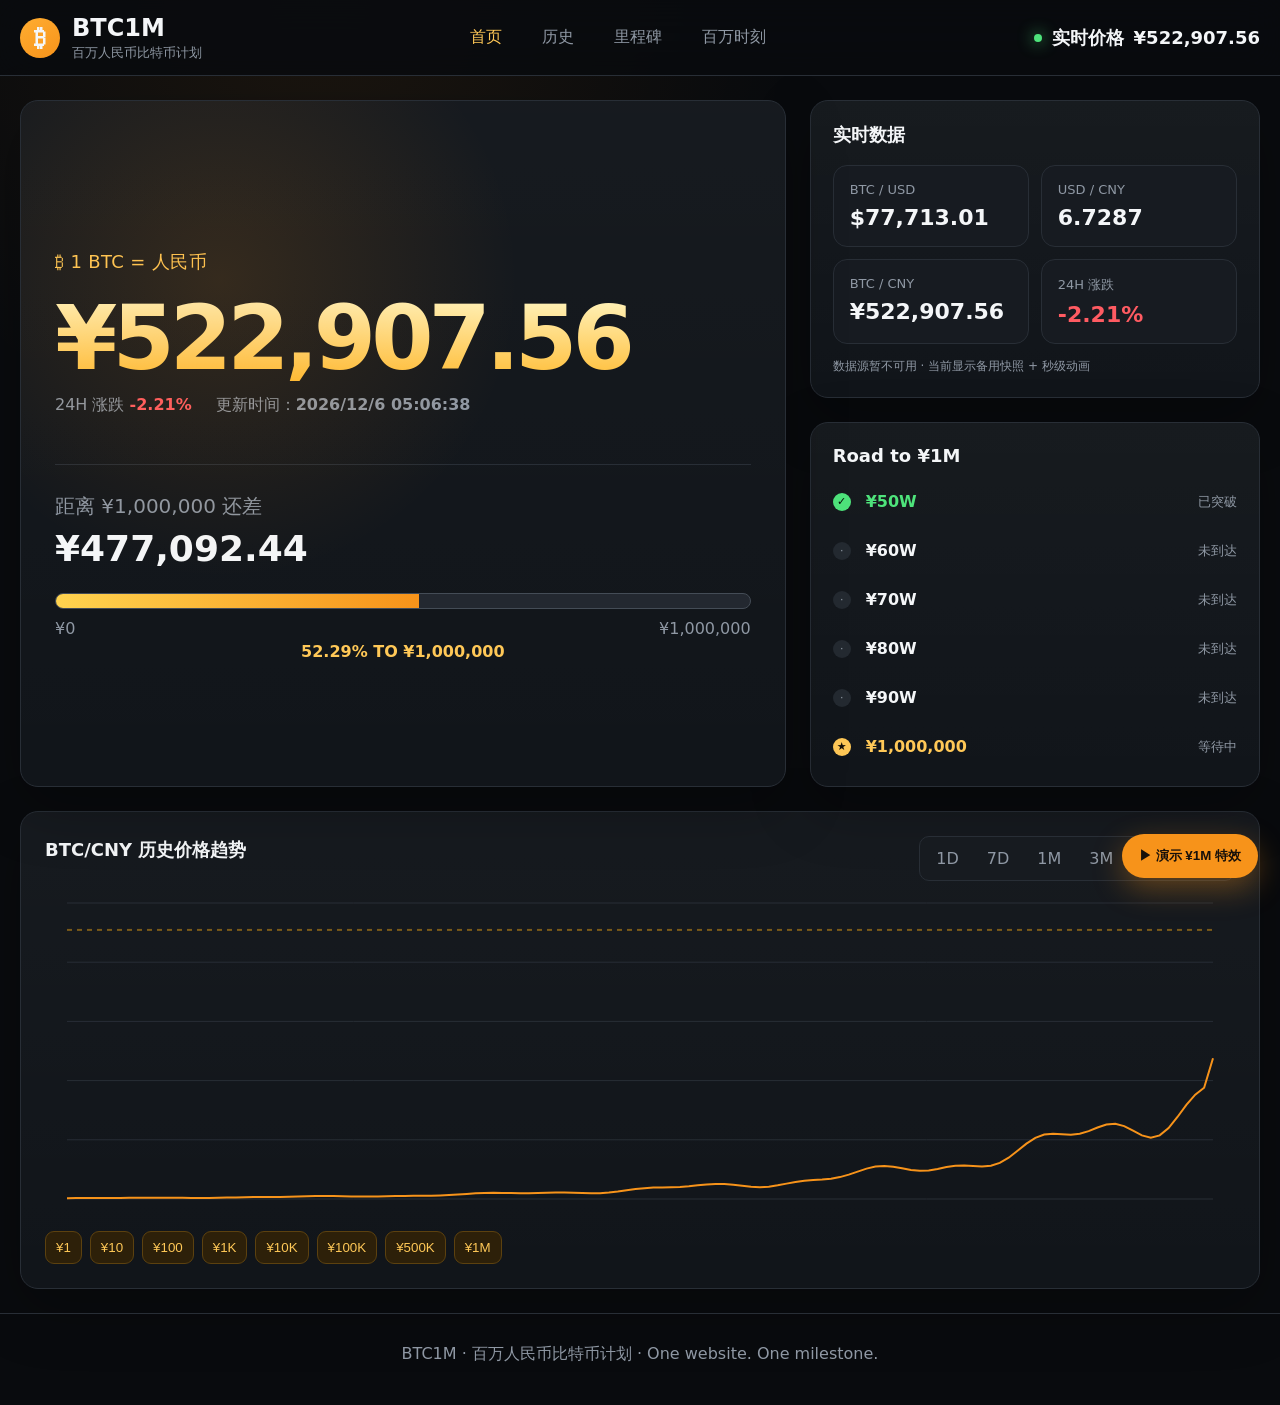
==== index.html @ 837ca8f2 "Launch BTC1M interactive V1" ====
<!doctype html>
<html lang="zh-CN">
<head>
<meta charset="utf-8" />
<meta name="viewport" content="width=device-width,initial-scale=1" />
<title>BTC1M — 百万人民币比特币计划</title>
<meta name="description" content="记录 1 BTC 何时达到 ¥1,000,000。" />
<style>
:root{--bg:#090b0e;--panel:#11151a;--panel2:#171b21;--line:#282e36;--text:#f4f6f8;--muted:#8f98a4;--orange:#f7931a;--gold:#ffc857;--green:#4ee37b;--red:#ff5b62;--shadow:0 20px 60px rgba(0,0,0,.25)}
*{box-sizing:border-box}html{scroll-behavior:smooth}body{margin:0;background:radial-gradient(circle at 25% 0%,rgba(247,147,26,.08),transparent 28%),var(--bg);color:var(--text);font-family:Inter,ui-sans-serif,system-ui,-apple-system,BlinkMacSystemFont,"Segoe UI",sans-serif}.wrap{max-width:1480px;margin:0 auto;padding:0 20px}.nav{height:76px;display:flex;align-items:center;justify-content:space-between;border-bottom:1px solid var(--line);position:sticky;top:0;background:rgba(9,11,14,.86);backdrop-filter:blur(18px);z-index:20}.brand{display:flex;align-items:center;gap:12px}.coin{width:40px;height:40px;border-radius:50%;display:grid;place-items:center;background:linear-gradient(145deg,#ffad31,#f7931a);font-weight:900;font-size:24px}.brand b{font-size:24px}.brand small{display:block;color:var(--muted);margin-top:2px}.tabs{display:flex;gap:28px}.tabs button,.ghost,.range button{border:0;background:transparent;color:var(--muted);cursor:pointer;font:inherit}.tabs button.active,.tabs button:hover{color:var(--gold)}.live{display:flex;align-items:center;gap:10px;font-size:18px;font-weight:700}.dot{width:8px;height:8px;border-radius:50%;background:var(--green);box-shadow:0 0 16px var(--green)}.grid{display:grid;grid-template-columns:1.7fr 1fr;gap:24px;padding:24px 0}.card{background:linear-gradient(180deg,rgba(255,255,255,.025),transparent),var(--panel);border:1px solid var(--line);border-radius:18px;box-shadow:var(--shadow)}.hero{padding:34px;min-height:450px;display:flex;flex-direction:column;justify-content:center;position:relative;overflow:hidden}.hero:before{content:"";position:absolute;inset:-30%;background:radial-gradient(circle at 35% 35%,rgba(247,147,26,.14),transparent 28%);pointer-events:none}.eyebrow{color:var(--gold);font-size:18px;letter-spacing:.02em}.price{font-size:clamp(58px,7vw,110px);line-height:.95;font-weight:850;letter-spacing:-.055em;margin:22px 0 14px;background:linear-gradient(180deg,#fff4be,#ffbd37);-webkit-background-clip:text;color:transparent;cursor:pointer}.meta{display:flex;gap:24px;color:var(--muted);flex-wrap:wrap}.meta strong.up{color:var(--green)}.meta strong.down{color:var(--red)}.progressbox{margin-top:48px;border-top:1px solid var(--line);padding-top:28px}.remaining{font-size:20px;color:var(--muted)}.remaining b{display:block;color:var(--text);font-size:36px;margin-top:8px}.track{height:16px;background:#232830;border:1px solid #444c56;border-radius:999px;overflow:hidden;margin:24px 0 10px}.bar{height:100%;width:0;background:linear-gradient(90deg,#ffd34f,var(--orange));transition:width .7s ease}.tracklabels{display:flex;justify-content:space-between;color:var(--muted)}.centerPct{text-align:center;color:var(--gold);font-weight:800;margin-top:-20px;transform:translateY(24px)}.side{display:grid;gap:24px}.side .card{padding:22px}.title{font-size:18px;font-weight:800;margin:0 0 18px}.metrics{display:grid;grid-template-columns:1fr 1fr;gap:12px}.metric{padding:16px;border-radius:14px;background:var(--panel2);border:1px solid var(--line)}.metric span{display:block;color:var(--muted);font-size:13px}.metric b{display:block;font-size:22px;margin-top:8px}.source{color:var(--muted);font-size:12px;margin-top:14px}.road{display:grid;gap:14px}.roaditem{display:grid;grid-template-columns:25px 1fr auto;align-items:center;gap:8px;padding:8px 0;cursor:pointer}.badge{width:18px;height:18px;border-radius:50%;display:grid;place-items:center;font-size:11px;background:#242a31;color:var(--muted)}.roaditem.passed .badge{background:var(--green);color:#071009}.roaditem.target .badge{background:var(--gold);color:#161009}.roaditem .amount{font-weight:800}.roaditem.passed .amount{color:var(--green)}.roaditem.target .amount{color:var(--gold)}.roaditem small{color:var(--muted)}.chartcard{padding:24px;margin-bottom:24px}.charthead{display:flex;justify-content:space-between;align-items:center;gap:12px}.range{display:flex;gap:4px;background:#171b20;border:1px solid var(--line);padding:4px;border-radius:10px}.range button{padding:8px 12px;border-radius:7px}.range button.active{background:#3a2607;color:var(--gold)}canvas{width:100%;height:340px;display:block}.milestones{display:flex;gap:8px;flex-wrap:wrap;margin-top:10px}.pill{border:1px solid #5c410f;background:#2d2009;color:var(--gold);border-radius:9px;padding:8px 10px;cursor:pointer}.footer{padding:30px 0 40px;text-align:center;color:var(--muted);border-top:1px solid var(--line)}.demo{position:fixed;right:22px;bottom:22px;background:var(--orange);color:#17100a;border:0;border-radius:999px;padding:13px 17px;font-weight:900;cursor:pointer;z-index:12;box-shadow:0 10px 30px rgba(247,147,26,.35)}.modal,.million{position:fixed;inset:0;display:none;align-items:center;justify-content:center;background:rgba(0,0,0,.72);backdrop-filter:blur(10px);z-index:50}.modal.active,.million.active{display:flex}.modalbox{width:min(520px,92vw);padding:28px;background:#11151a;border:1px solid #444;border-radius:20px}.modalbox h2{font-size:36px;color:var(--gold);margin:0 0 16px}.close{float:right;border:0;background:#252b32;color:white;border-radius:10px;padding:8px 10px;cursor:pointer}.million{overflow:hidden;background:radial-gradient(circle,rgba(247,147,26,.25),rgba(0,0,0,.92) 45%)}.millioncontent{text-align:center;z-index:2}.millioncontent .big{font-size:clamp(70px,12vw,170px);font-weight:900;color:#ffd66b;letter-spacing:-.05em}.millioncontent h2{font-size:34px;margin:10px 0}.millioncontent p{color:#ddd}.confetti{position:absolute;width:10px;height:16px;background:var(--gold);top:-20px;animation:fall 4s linear forwards}@keyframes fall{to{transform:translateY(110vh) rotate(720deg)}}.section{display:none}.section.active{display:block}@media(max-width:980px){.tabs{display:none}.grid{grid-template-columns:1fr}.metrics{grid-template-columns:1fr 1fr}.price{font-size:clamp(50px,13vw,82px)}.hero{padding:24px}.wrap{padding:0 14px}.live{font-size:15px}canvas{height:250px}}@media(max-width:560px){.brand small{display:none}.metrics{grid-template-columns:1fr}.nav{height:64px}.brand b{font-size:20px}.live span:nth-child(2){display:none}.hero{min-height:420px}.price{font-size:52px}.remaining b{font-size:28px}.charthead{align-items:flex-start;flex-direction:column}.range{width:100%;overflow:auto}.grid{padding-top:14px;gap:14px}.side{gap:14px}}
</style>
</head>
<body>
<header class="wrap nav"><div class="brand"><div class="coin">₿</div><div><b>BTC1M</b><small>百万人民币比特币计划</small></div></div><nav class="tabs"><button class="active" data-section="home">首页</button><button data-section="history">历史</button><button data-section="milestones">里程碑</button><button data-section="millionPage">百万时刻</button></nav><div class="live"><i class="dot"></i><span>实时价格</span><span id="navPrice">--</span></div></header>
<main class="wrap">
<section id="home" class="section active">
<div class="grid"><div class="card hero"><div class="eyebrow">₿ 1 BTC = 人民币</div><div class="price" id="heroPrice">加载中…</div><div class="meta"><span>24H 涨跌 <strong id="change">--</strong></span><span>更新时间：<strong id="updated">--</strong></span></div><div class="progressbox"><div class="remaining">距离 ¥1,000,000 还差 <b id="remaining">--</b></div><div class="track"><div class="bar" id="bar"></div></div><div class="tracklabels"><span>¥0</span><span>¥1,000,000</span></div><div class="centerPct" id="pct">--</div></div></div>
<aside class="side"><div class="card"><h3 class="title">实时数据</h3><div class="metrics"><div class="metric"><span>BTC / USD</span><b id="btcUsd">--</b></div><div class="metric"><span>USD / CNY</span><b id="usdCny">--</b></div><div class="metric"><span>BTC / CNY</span><b id="btcCny">--</b></div><div class="metric"><span>24H 涨跌</span><b id="change2">--</b></div></div><div class="source" id="source">数据源：CoinGecko · 30 秒校准；秒级动画仅作视觉反馈</div></div><div class="card"><h3 class="title">Road to ¥1M</h3><div id="road" class="road"></div></div></aside></div>
<div class="card chartcard"><div class="charthead"><h3 class="title">BTC/CNY 历史价格趋势</h3><div class="range"><button data-range="1D">1D</button><button data-range="7D">7D</button><button data-range="1M">1M</button><button data-range="3M">3M</button><button data-range="1Y">1Y</button><button class="active" data-range="ALL">ALL</button></div></div><canvas id="chart"></canvas><div class="milestones" id="milestonePills"></div></div>
</section>
<section id="history" class="section"><div class="card chartcard" style="margin-top:24px"><h2>人民币视角的比特币历史</h2><p style="color:var(--muted)">这里将沉淀 BTC/USD × USD/CNY 的长期历史序列，并标注每一次人民币整数级里程碑。</p><canvas id="chart2"></canvas></div></section>
<section id="milestones" class="section"><div class="card chartcard" style="margin-top:24px"><h2>里程碑</h2><div id="road2" class="road"></div></div></section>
<section id="millionPage" class="section"><div class="card hero" style="margin-top:24px;text-align:center"><div class="eyebrow">THE ROAD TO ¥1M</div><div class="price" style="cursor:default">¥1,000,000</div><p style="font-size:20px;color:var(--muted)">真正突破时，这里会永久记录发生日期、时间、BTC/USD、USD/CNY 与创世区块后的第几天。</p><button class="demo" style="position:static;margin:20px auto 0" id="demo2">演示百万时刻</button></div></section>
</main>
<footer class="footer"><div class="wrap">BTC1M · 百万人民币比特币计划 · One website. One milestone.</div></footer>
<button class="demo" id="demo">▶ 演示 ¥1M 特效</button>
<div class="modal" id="modal"><div class="modalbox"><button class="close" id="closeModal">关闭</button><div style="color:var(--muted)">里程碑</div><h2 id="modalPrice">¥500,000</h2><p id="modalText">历史首次突破日期将在接入完整历史数据库后展示。</p></div></div>
<div class="million" id="million"><div class="millioncontent"><div>₿</div><div class="big">¥1,000,000</div><h2>ONE BITCOIN · ONE MILLION RMB</h2><p>百万人民币比特币计划 · 第一阶段完成</p><button class="demo" style="position:static" id="closeMillion">继续记录</button></div></div>
<script>
const S={target:1000000,current:0,last:0,real:0,btcUsd:0,usdCny:0,change:0,timer:null};
const fmt=n=>'¥'+Number(n).toLocaleString('en-US',{minimumFractionDigits:2,maximumFractionDigits:2});
const usd=n=>'$'+Number(n).toLocaleString('en-US',{minimumFractionDigits:2,maximumFractionDigits:2});
function render(real=false){const p=S.current||S.real;if(!p)return;heroPrice.textContent=fmt(p);navPrice.textContent=fmt(p);btcCny.textContent=fmt(p);btcUsd.textContent=usd(p/S.usdCny);usdCny.textContent=S.usdCny.toFixed(4);remaining.textContent=fmt(Math.max(S.target-p,0));const pc=p/S.target*100;bar.style.width=Math.min(pc,100)+'%';pct.textContent=pc.toFixed(2)+'% TO ¥1,000,000';if(real){change.textContent=(S.change>=0?'+':'')+S.change.toFixed(2)+'%';change2.textContent=change.textContent;change.className=S.change>=0?'up':'down';change2.style.color=S.change>=0?'var(--green)':'var(--red)';updated.textContent=new Date().toLocaleString('zh-CN',{hour12:false});}renderRoad();if(S.last<S.target&&p>=S.target)showMillion();}
async function fetchPrice(){try{const r=await fetch('https://api.coingecko.com/api/v3/simple/price?ids=bitcoin&vs_currencies=usd,cny&include_24hr_change=true');const d=await r.json();const b=d.bitcoin;if(!b||!b.usd||!b.cny)throw 0;S.btcUsd=b.usd;S.usdCny=b.cny/b.usd;S.real=S.btcUsd*S.usdCny;S.last=S.current;S.current=S.real;S.change=b.usd_24h_change||0;render(true)}catch(e){if(!S.real){S.btcUsd=77701;S.usdCny=6.7287;S.real=S.btcUsd*S.usdCny;S.current=S.real;S.change=-2.21;render(true);source.textContent='数据源暂不可用 · 当前显示备用快照 + 秒级动画'}}}
function tick(){if(!S.real)return;S.last=S.current;const wobble=(Math.random()-.5)*.00035;let n=S.current*(1+wobble);n+=(S.real-n)*.08;S.current=n;render(false)}
const roads=[500000,600000,700000,800000,900000,1000000];
function renderRoad(){const html=roads.map(v=>`<div class="roaditem ${S.current>=v?'passed':v===1e6?'target':''}" data-m="${v}"><span class="badge">${S.current>=v?'✓':v===1e6?'★':'·'}</span><span class="amount">${v===1e6?'¥1,000,000':'¥'+(v/10000)+'W'}</span><small>${S.current>=v?'已突破':v===1e6?'等待中':'未到达'}</small></div>`).join('');road.innerHTML=html;road2.innerHTML=html;document.querySelectorAll('[data-m]').forEach(x=>x.onclick=()=>openMilestone(+x.dataset.m));}
function openMilestone(v){modalPrice.textContent=fmt(v);modalText.textContent=S.current>=v?'该节点已被当前价格越过。完整历史版会展示首次突破时间与当日汇率。':'尚未达到该人民币价格节点。';modal.classList.add('active')}
closeModal.onclick=()=>modal.classList.remove('active');modal.onclick=e=>{if(e.target===modal)modal.classList.remove('active')};
function showMillion(){million.classList.add('active');for(let i=0;i<80;i++){const c=document.createElement('i');c.className='confetti';c.style.left=Math.random()*100+'%';c.style.animationDelay=Math.random()*1.2+'s';c.style.background=['#f7931a','#ffc857','#fff','#4ee37b'][i%4];million.appendChild(c);setTimeout(()=>c.remove(),5200)}}
closeMillion.onclick=()=>million.classList.remove('active');
function demo(){const keep=S.current;S.last=999999;S.current=1000000.01;render(false);setTimeout(()=>{S.current=keep;S.last=keep;million.classList.remove('active');render(false)},6500)}demo.onclick=demo2.onclick=demo;
heroPrice.onclick=()=>{heroPrice.textContent=heroPrice.textContent.includes(',')?(S.current/10000).toFixed(2)+' W':fmt(S.current)};
document.querySelectorAll('[data-section]').forEach(b=>b.onclick=()=>{document.querySelectorAll('[data-section]').forEach(x=>x.classList.remove('active'));b.classList.add('active');document.querySelectorAll('.section').forEach(s=>s.classList.remove('active'));document.getElementById(b.dataset.section).classList.add('active');if(b.dataset.section==='history')drawChart(chart2)});
document.querySelectorAll('[data-range]').forEach(b=>b.onclick=()=>{document.querySelectorAll('[data-range]').forEach(x=>x.classList.remove('active'));b.classList.add('active');drawChart(chart)});
const ms=[1,10,100,1000,10000,100000,500000,1000000];milestonePills.innerHTML=ms.map(v=>`<button class="pill" data-pill="${v}">${v>=1e6?'¥1M':v>=1000?'¥'+(v/1000)+'K':'¥'+v}</button>`).join('');document.querySelectorAll('[data-pill]').forEach(b=>b.onclick=()=>openMilestone(+b.dataset.pill));
function drawChart(c){const dpr=devicePixelRatio||1,w=c.clientWidth,h=c.clientHeight;c.width=w*dpr;c.height=h*dpr;const x=c.getContext('2d');x.scale(dpr,dpr);x.clearRect(0,0,w,h);const N=130,pts=[];for(let i=0;i<N;i++){const t=i/(N-1);let val=3000*Math.exp(t*4.9)*(1+.18*Math.sin(t*38)+.09*Math.sin(t*91));val=Math.min(val,920000);pts.push(val)}pts[pts.length-1]=S.current||520000;const max=1100000,pad=22;x.strokeStyle='#282e36';x.lineWidth=1;for(let k=0;k<=5;k++){const yy=pad+(h-pad*2)*k/5;x.beginPath();x.moveTo(pad,yy);x.lineTo(w-pad,yy);x.stroke()}x.strokeStyle='#f7931a';x.lineWidth=2;x.beginPath();pts.forEach((v,i)=>{const xx=pad+(w-pad*2)*i/(N-1),yy=h-pad-(h-pad*2)*v/max;i?x.lineTo(xx,yy):x.moveTo(xx,yy)});x.stroke();const y1=h-pad-(h-pad*2)*1e6/max;x.strokeStyle='#7b5a19';x.setLineDash([5,5]);x.beginPath();x.moveTo(pad,y1);x.lineTo(w-pad,y1);x.stroke();x.setLineDash([])}
window.addEventListener('resize',()=>{drawChart(chart);if(history.classList.contains('active'))drawChart(chart2)});fetchPrice().then(()=>drawChart(chart));setInterval(fetchPrice,30000);setInterval(tick,1000);
</script>
</body></html>
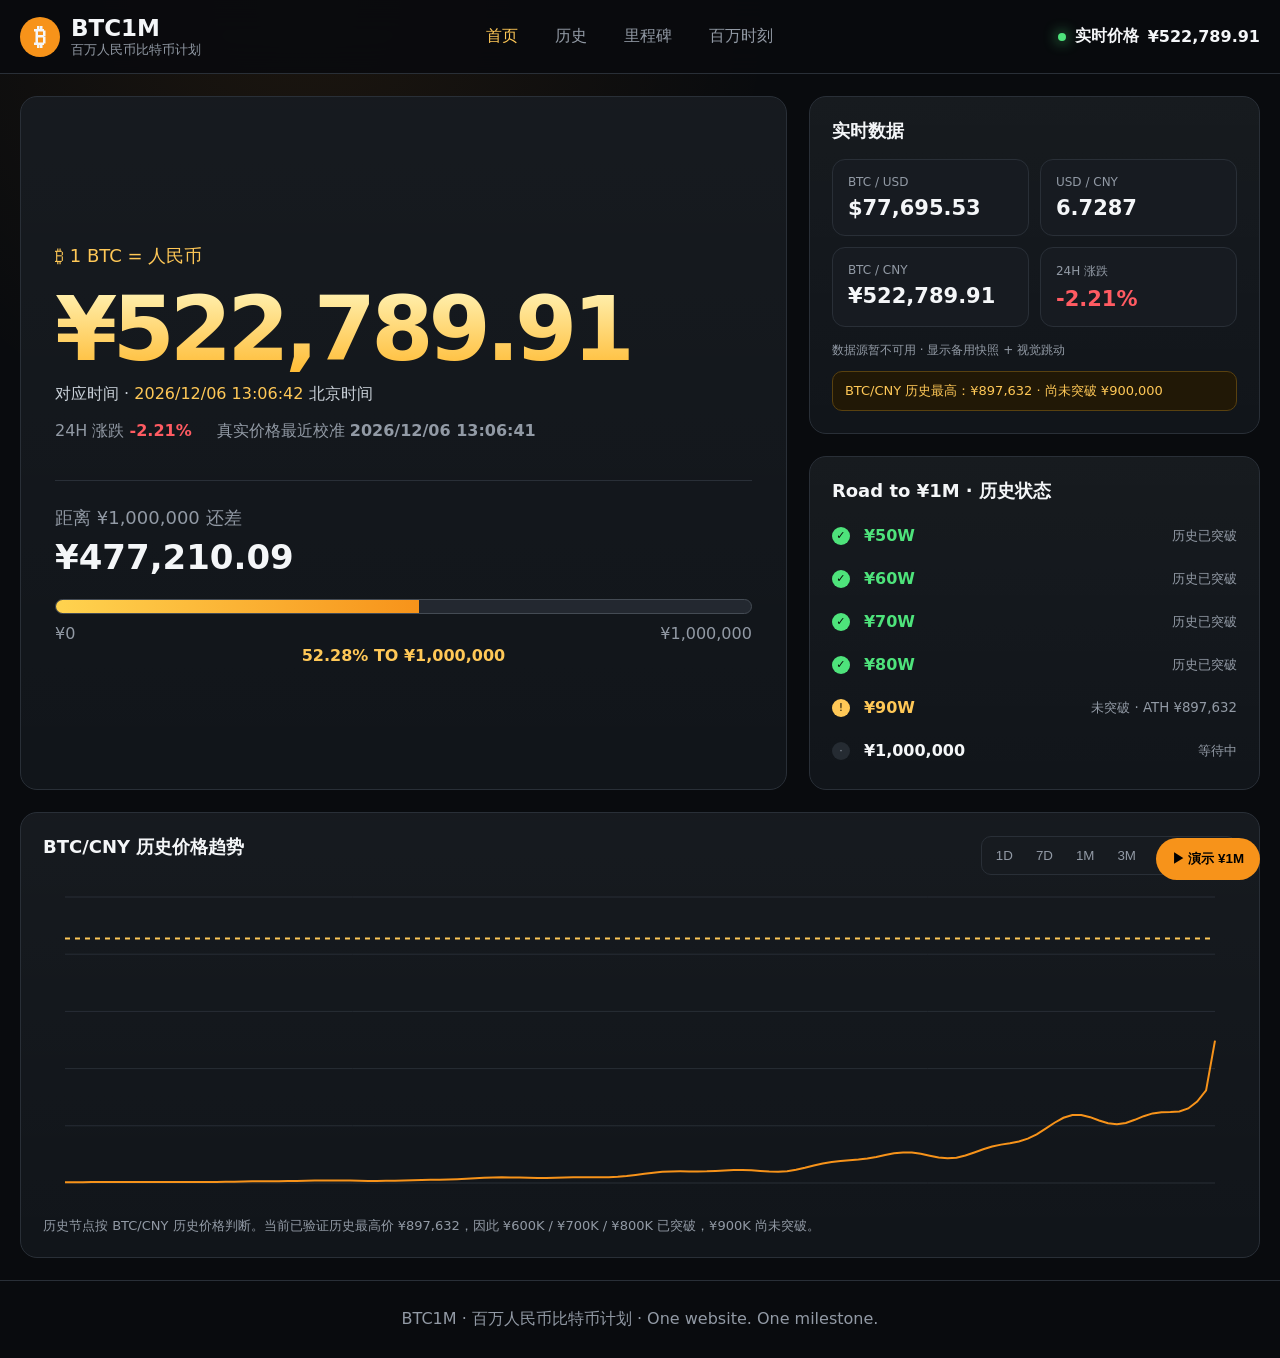
==== commit 7d5b8c22: "Fix live timestamp and historical milestone logic" ====
--- a/index.html
+++ b/index.html
@@ -1,50 +1 @@
-<!doctype html>
-<html lang="zh-CN">
-<head>
-<meta charset="utf-8" />
-<meta name="viewport" content="width=device-width,initial-scale=1" />
-<title>BTC1M — 百万人民币比特币计划</title>
-<meta name="description" content="记录 1 BTC 何时达到 ¥1,000,000。" />
-<style>
-:root{--bg:#090b0e;--panel:#11151a;--panel2:#171b21;--line:#282e36;--text:#f4f6f8;--muted:#8f98a4;--orange:#f7931a;--gold:#ffc857;--green:#4ee37b;--red:#ff5b62;--shadow:0 20px 60px rgba(0,0,0,.25)}
-*{box-sizing:border-box}html{scroll-behavior:smooth}body{margin:0;background:radial-gradient(circle at 25% 0%,rgba(247,147,26,.08),transparent 28%),var(--bg);color:var(--text);font-family:Inter,ui-sans-serif,system-ui,-apple-system,BlinkMacSystemFont,"Segoe UI",sans-serif}.wrap{max-width:1480px;margin:0 auto;padding:0 20px}.nav{height:76px;display:flex;align-items:center;justify-content:space-between;border-bottom:1px solid var(--line);position:sticky;top:0;background:rgba(9,11,14,.86);backdrop-filter:blur(18px);z-index:20}.brand{display:flex;align-items:center;gap:12px}.coin{width:40px;height:40px;border-radius:50%;display:grid;place-items:center;background:linear-gradient(145deg,#ffad31,#f7931a);font-weight:900;font-size:24px}.brand b{font-size:24px}.brand small{display:block;color:var(--muted);margin-top:2px}.tabs{display:flex;gap:28px}.tabs button,.ghost,.range button{border:0;background:transparent;color:var(--muted);cursor:pointer;font:inherit}.tabs button.active,.tabs button:hover{color:var(--gold)}.live{display:flex;align-items:center;gap:10px;font-size:18px;font-weight:700}.dot{width:8px;height:8px;border-radius:50%;background:var(--green);box-shadow:0 0 16px var(--green)}.grid{display:grid;grid-template-columns:1.7fr 1fr;gap:24px;padding:24px 0}.card{background:linear-gradient(180deg,rgba(255,255,255,.025),transparent),var(--panel);border:1px solid var(--line);border-radius:18px;box-shadow:var(--shadow)}.hero{padding:34px;min-height:450px;display:flex;flex-direction:column;justify-content:center;position:relative;overflow:hidden}.hero:before{content:"";position:absolute;inset:-30%;background:radial-gradient(circle at 35% 35%,rgba(247,147,26,.14),transparent 28%);pointer-events:none}.eyebrow{color:var(--gold);font-size:18px;letter-spacing:.02em}.price{font-size:clamp(58px,7vw,110px);line-height:.95;font-weight:850;letter-spacing:-.055em;margin:22px 0 14px;background:linear-gradient(180deg,#fff4be,#ffbd37);-webkit-background-clip:text;color:transparent;cursor:pointer}.meta{display:flex;gap:24px;color:var(--muted);flex-wrap:wrap}.meta strong.up{color:var(--green)}.meta strong.down{color:var(--red)}.progressbox{margin-top:48px;border-top:1px solid var(--line);padding-top:28px}.remaining{font-size:20px;color:var(--muted)}.remaining b{display:block;color:var(--text);font-size:36px;margin-top:8px}.track{height:16px;background:#232830;border:1px solid #444c56;border-radius:999px;overflow:hidden;margin:24px 0 10px}.bar{height:100%;width:0;background:linear-gradient(90deg,#ffd34f,var(--orange));transition:width .7s ease}.tracklabels{display:flex;justify-content:space-between;color:var(--muted)}.centerPct{text-align:center;color:var(--gold);font-weight:800;margin-top:-20px;transform:translateY(24px)}.side{display:grid;gap:24px}.side .card{padding:22px}.title{font-size:18px;font-weight:800;margin:0 0 18px}.metrics{display:grid;grid-template-columns:1fr 1fr;gap:12px}.metric{padding:16px;border-radius:14px;background:var(--panel2);border:1px solid var(--line)}.metric span{display:block;color:var(--muted);font-size:13px}.metric b{display:block;font-size:22px;margin-top:8px}.source{color:var(--muted);font-size:12px;margin-top:14px}.road{display:grid;gap:14px}.roaditem{display:grid;grid-template-columns:25px 1fr auto;align-items:center;gap:8px;padding:8px 0;cursor:pointer}.badge{width:18px;height:18px;border-radius:50%;display:grid;place-items:center;font-size:11px;background:#242a31;color:var(--muted)}.roaditem.passed .badge{background:var(--green);color:#071009}.roaditem.target .badge{background:var(--gold);color:#161009}.roaditem .amount{font-weight:800}.roaditem.passed .amount{color:var(--green)}.roaditem.target .amount{color:var(--gold)}.roaditem small{color:var(--muted)}.chartcard{padding:24px;margin-bottom:24px}.charthead{display:flex;justify-content:space-between;align-items:center;gap:12px}.range{display:flex;gap:4px;background:#171b20;border:1px solid var(--line);padding:4px;border-radius:10px}.range button{padding:8px 12px;border-radius:7px}.range button.active{background:#3a2607;color:var(--gold)}canvas{width:100%;height:340px;display:block}.milestones{display:flex;gap:8px;flex-wrap:wrap;margin-top:10px}.pill{border:1px solid #5c410f;background:#2d2009;color:var(--gold);border-radius:9px;padding:8px 10px;cursor:pointer}.footer{padding:30px 0 40px;text-align:center;color:var(--muted);border-top:1px solid var(--line)}.demo{position:fixed;right:22px;bottom:22px;background:var(--orange);color:#17100a;border:0;border-radius:999px;padding:13px 17px;font-weight:900;cursor:pointer;z-index:12;box-shadow:0 10px 30px rgba(247,147,26,.35)}.modal,.million{position:fixed;inset:0;display:none;align-items:center;justify-content:center;background:rgba(0,0,0,.72);backdrop-filter:blur(10px);z-index:50}.modal.active,.million.active{display:flex}.modalbox{width:min(520px,92vw);padding:28px;background:#11151a;border:1px solid #444;border-radius:20px}.modalbox h2{font-size:36px;color:var(--gold);margin:0 0 16px}.close{float:right;border:0;background:#252b32;color:white;border-radius:10px;padding:8px 10px;cursor:pointer}.million{overflow:hidden;background:radial-gradient(circle,rgba(247,147,26,.25),rgba(0,0,0,.92) 45%)}.millioncontent{text-align:center;z-index:2}.millioncontent .big{font-size:clamp(70px,12vw,170px);font-weight:900;color:#ffd66b;letter-spacing:-.05em}.millioncontent h2{font-size:34px;margin:10px 0}.millioncontent p{color:#ddd}.confetti{position:absolute;width:10px;height:16px;background:var(--gold);top:-20px;animation:fall 4s linear forwards}@keyframes fall{to{transform:translateY(110vh) rotate(720deg)}}.section{display:none}.section.active{display:block}@media(max-width:980px){.tabs{display:none}.grid{grid-template-columns:1fr}.metrics{grid-template-columns:1fr 1fr}.price{font-size:clamp(50px,13vw,82px)}.hero{padding:24px}.wrap{padding:0 14px}.live{font-size:15px}canvas{height:250px}}@media(max-width:560px){.brand small{display:none}.metrics{grid-template-columns:1fr}.nav{height:64px}.brand b{font-size:20px}.live span:nth-child(2){display:none}.hero{min-height:420px}.price{font-size:52px}.remaining b{font-size:28px}.charthead{align-items:flex-start;flex-direction:column}.range{width:100%;overflow:auto}.grid{padding-top:14px;gap:14px}.side{gap:14px}}
-</style>
-</head>
-<body>
-<header class="wrap nav"><div class="brand"><div class="coin">₿</div><div><b>BTC1M</b><small>百万人民币比特币计划</small></div></div><nav class="tabs"><button class="active" data-section="home">首页</button><button data-section="history">历史</button><button data-section="milestones">里程碑</button><button data-section="millionPage">百万时刻</button></nav><div class="live"><i class="dot"></i><span>实时价格</span><span id="navPrice">--</span></div></header>
-<main class="wrap">
-<section id="home" class="section active">
-<div class="grid"><div class="card hero"><div class="eyebrow">₿ 1 BTC = 人民币</div><div class="price" id="heroPrice">加载中…</div><div class="meta"><span>24H 涨跌 <strong id="change">--</strong></span><span>更新时间：<strong id="updated">--</strong></span></div><div class="progressbox"><div class="remaining">距离 ¥1,000,000 还差 <b id="remaining">--</b></div><div class="track"><div class="bar" id="bar"></div></div><div class="tracklabels"><span>¥0</span><span>¥1,000,000</span></div><div class="centerPct" id="pct">--</div></div></div>
-<aside class="side"><div class="card"><h3 class="title">实时数据</h3><div class="metrics"><div class="metric"><span>BTC / USD</span><b id="btcUsd">--</b></div><div class="metric"><span>USD / CNY</span><b id="usdCny">--</b></div><div class="metric"><span>BTC / CNY</span><b id="btcCny">--</b></div><div class="metric"><span>24H 涨跌</span><b id="change2">--</b></div></div><div class="source" id="source">数据源：CoinGecko · 30 秒校准；秒级动画仅作视觉反馈</div></div><div class="card"><h3 class="title">Road to ¥1M</h3><div id="road" class="road"></div></div></aside></div>
-<div class="card chartcard"><div class="charthead"><h3 class="title">BTC/CNY 历史价格趋势</h3><div class="range"><button data-range="1D">1D</button><button data-range="7D">7D</button><button data-range="1M">1M</button><button data-range="3M">3M</button><button data-range="1Y">1Y</button><button class="active" data-range="ALL">ALL</button></div></div><canvas id="chart"></canvas><div class="milestones" id="milestonePills"></div></div>
-</section>
-<section id="history" class="section"><div class="card chartcard" style="margin-top:24px"><h2>人民币视角的比特币历史</h2><p style="color:var(--muted)">这里将沉淀 BTC/USD × USD/CNY 的长期历史序列，并标注每一次人民币整数级里程碑。</p><canvas id="chart2"></canvas></div></section>
-<section id="milestones" class="section"><div class="card chartcard" style="margin-top:24px"><h2>里程碑</h2><div id="road2" class="road"></div></div></section>
-<section id="millionPage" class="section"><div class="card hero" style="margin-top:24px;text-align:center"><div class="eyebrow">THE ROAD TO ¥1M</div><div class="price" style="cursor:default">¥1,000,000</div><p style="font-size:20px;color:var(--muted)">真正突破时，这里会永久记录发生日期、时间、BTC/USD、USD/CNY 与创世区块后的第几天。</p><button class="demo" style="position:static;margin:20px auto 0" id="demo2">演示百万时刻</button></div></section>
-</main>
-<footer class="footer"><div class="wrap">BTC1M · 百万人民币比特币计划 · One website. One milestone.</div></footer>
-<button class="demo" id="demo">▶ 演示 ¥1M 特效</button>
-<div class="modal" id="modal"><div class="modalbox"><button class="close" id="closeModal">关闭</button><div style="color:var(--muted)">里程碑</div><h2 id="modalPrice">¥500,000</h2><p id="modalText">历史首次突破日期将在接入完整历史数据库后展示。</p></div></div>
-<div class="million" id="million"><div class="millioncontent"><div>₿</div><div class="big">¥1,000,000</div><h2>ONE BITCOIN · ONE MILLION RMB</h2><p>百万人民币比特币计划 · 第一阶段完成</p><button class="demo" style="position:static" id="closeMillion">继续记录</button></div></div>
-<script>
-const S={target:1000000,current:0,last:0,real:0,btcUsd:0,usdCny:0,change:0,timer:null};
-const fmt=n=>'¥'+Number(n).toLocaleString('en-US',{minimumFractionDigits:2,maximumFractionDigits:2});
-const usd=n=>'$'+Number(n).toLocaleString('en-US',{minimumFractionDigits:2,maximumFractionDigits:2});
-function render(real=false){const p=S.current||S.real;if(!p)return;heroPrice.textContent=fmt(p);navPrice.textContent=fmt(p);btcCny.textContent=fmt(p);btcUsd.textContent=usd(p/S.usdCny);usdCny.textContent=S.usdCny.toFixed(4);remaining.textContent=fmt(Math.max(S.target-p,0));const pc=p/S.target*100;bar.style.width=Math.min(pc,100)+'%';pct.textContent=pc.toFixed(2)+'% TO ¥1,000,000';if(real){change.textContent=(S.change>=0?'+':'')+S.change.toFixed(2)+'%';change2.textContent=change.textContent;change.className=S.change>=0?'up':'down';change2.style.color=S.change>=0?'var(--green)':'var(--red)';updated.textContent=new Date().toLocaleString('zh-CN',{hour12:false});}renderRoad();if(S.last<S.target&&p>=S.target)showMillion();}
-async function fetchPrice(){try{const r=await fetch('https://api.coingecko.com/api/v3/simple/price?ids=bitcoin&vs_currencies=usd,cny&include_24hr_change=true');const d=await r.json();const b=d.bitcoin;if(!b||!b.usd||!b.cny)throw 0;S.btcUsd=b.usd;S.usdCny=b.cny/b.usd;S.real=S.btcUsd*S.usdCny;S.last=S.current;S.current=S.real;S.change=b.usd_24h_change||0;render(true)}catch(e){if(!S.real){S.btcUsd=77701;S.usdCny=6.7287;S.real=S.btcUsd*S.usdCny;S.current=S.real;S.change=-2.21;render(true);source.textContent='数据源暂不可用 · 当前显示备用快照 + 秒级动画'}}}
-function tick(){if(!S.real)return;S.last=S.current;const wobble=(Math.random()-.5)*.00035;let n=S.current*(1+wobble);n+=(S.real-n)*.08;S.current=n;render(false)}
-const roads=[500000,600000,700000,800000,900000,1000000];
-function renderRoad(){const html=roads.map(v=>`<div class="roaditem ${S.current>=v?'passed':v===1e6?'target':''}" data-m="${v}"><span class="badge">${S.current>=v?'✓':v===1e6?'★':'·'}</span><span class="amount">${v===1e6?'¥1,000,000':'¥'+(v/10000)+'W'}</span><small>${S.current>=v?'已突破':v===1e6?'等待中':'未到达'}</small></div>`).join('');road.innerHTML=html;road2.innerHTML=html;document.querySelectorAll('[data-m]').forEach(x=>x.onclick=()=>openMilestone(+x.dataset.m));}
-function openMilestone(v){modalPrice.textContent=fmt(v);modalText.textContent=S.current>=v?'该节点已被当前价格越过。完整历史版会展示首次突破时间与当日汇率。':'尚未达到该人民币价格节点。';modal.classList.add('active')}
-closeModal.onclick=()=>modal.classList.remove('active');modal.onclick=e=>{if(e.target===modal)modal.classList.remove('active')};
-function showMillion(){million.classList.add('active');for(let i=0;i<80;i++){const c=document.createElement('i');c.className='confetti';c.style.left=Math.random()*100+'%';c.style.animationDelay=Math.random()*1.2+'s';c.style.background=['#f7931a','#ffc857','#fff','#4ee37b'][i%4];million.appendChild(c);setTimeout(()=>c.remove(),5200)}}
-closeMillion.onclick=()=>million.classList.remove('active');
-function demo(){const keep=S.current;S.last=999999;S.current=1000000.01;render(false);setTimeout(()=>{S.current=keep;S.last=keep;million.classList.remove('active');render(false)},6500)}demo.onclick=demo2.onclick=demo;
-heroPrice.onclick=()=>{heroPrice.textContent=heroPrice.textContent.includes(',')?(S.current/10000).toFixed(2)+' W':fmt(S.current)};
-document.querySelectorAll('[data-section]').forEach(b=>b.onclick=()=>{document.querySelectorAll('[data-section]').forEach(x=>x.classList.remove('active'));b.classList.add('active');document.querySelectorAll('.section').forEach(s=>s.classList.remove('active'));document.getElementById(b.dataset.section).classList.add('active');if(b.dataset.section==='history')drawChart(chart2)});
-document.querySelectorAll('[data-range]').forEach(b=>b.onclick=()=>{document.querySelectorAll('[data-range]').forEach(x=>x.classList.remove('active'));b.classList.add('active');drawChart(chart)});
-const ms=[1,10,100,1000,10000,100000,500000,1000000];milestonePills.innerHTML=ms.map(v=>`<button class="pill" data-pill="${v}">${v>=1e6?'¥1M':v>=1000?'¥'+(v/1000)+'K':'¥'+v}</button>`).join('');document.querySelectorAll('[data-pill]').forEach(b=>b.onclick=()=>openMilestone(+b.dataset.pill));
-function drawChart(c){const dpr=devicePixelRatio||1,w=c.clientWidth,h=c.clientHeight;c.width=w*dpr;c.height=h*dpr;const x=c.getContext('2d');x.scale(dpr,dpr);x.clearRect(0,0,w,h);const N=130,pts=[];for(let i=0;i<N;i++){const t=i/(N-1);let val=3000*Math.exp(t*4.9)*(1+.18*Math.sin(t*38)+.09*Math.sin(t*91));val=Math.min(val,920000);pts.push(val)}pts[pts.length-1]=S.current||520000;const max=1100000,pad=22;x.strokeStyle='#282e36';x.lineWidth=1;for(let k=0;k<=5;k++){const yy=pad+(h-pad*2)*k/5;x.beginPath();x.moveTo(pad,yy);x.lineTo(w-pad,yy);x.stroke()}x.strokeStyle='#f7931a';x.lineWidth=2;x.beginPath();pts.forEach((v,i)=>{const xx=pad+(w-pad*2)*i/(N-1),yy=h-pad-(h-pad*2)*v/max;i?x.lineTo(xx,yy):x.moveTo(xx,yy)});x.stroke();const y1=h-pad-(h-pad*2)*1e6/max;x.strokeStyle='#7b5a19';x.setLineDash([5,5]);x.beginPath();x.moveTo(pad,y1);x.lineTo(w-pad,y1);x.stroke();x.setLineDash([])}
-window.addEventListener('resize',()=>{drawChart(chart);if(history.classList.contains('active'))drawChart(chart2)});fetchPrice().then(()=>drawChart(chart));setInterval(fetchPrice,30000);setInterval(tick,1000);
-</script>
-</body></html>
+<!doctype html><html lang="zh-CN"><head><meta charset="utf-8"><meta name="viewport" content="width=device-width,initial-scale=1"><title>BTC1M — 百万人民币比特币计划</title><meta name="description" content="记录 1 BTC 何时达到 ¥1,000,000。"><style>:root{--bg:#090b0e;--p:#11151a;--p2:#171b21;--line:#292f37;--t:#f4f6f8;--m:#929aa5;--o:#f7931a;--g:#ffc857;--up:#4ee37b;--dn:#ff5b62}*{box-sizing:border-box}body{margin:0;background:radial-gradient(circle at 24% 0,rgba(247,147,26,.08),transparent 28%),var(--bg);color:var(--t);font-family:Inter,system-ui,-apple-system,"Segoe UI",sans-serif}.wrap{max-width:1450px;margin:auto;padding:0 20px}.nav{height:74px;display:flex;align-items:center;justify-content:space-between;border-bottom:1px solid var(--line);position:sticky;top:0;background:rgba(9,11,14,.9);backdrop-filter:blur(16px);z-index:10}.brand{display:flex;gap:11px;align-items:center}.coin{width:40px;height:40px;border-radius:50%;display:grid;place-items:center;background:var(--o);font-size:24px;font-weight:900}.brand b{font-size:23px}.brand small{display:block;color:var(--m)}.tabs{display:flex;gap:25px}.tabs button{background:none;border:0;color:var(--m);cursor:pointer;font:inherit}.tabs .active,.tabs button:hover{color:var(--g)}.live{display:flex;align-items:center;gap:9px;font-weight:750}.dot{width:8px;height:8px;border-radius:50%;background:var(--up);box-shadow:0 0 14px var(--up)}.grid{display:grid;grid-template-columns:1.7fr 1fr;gap:22px;padding:22px 0}.card{background:linear-gradient(180deg,rgba(255,255,255,.025),transparent),var(--p);border:1px solid var(--line);border-radius:17px}.hero{padding:34px;min-height:455px;display:flex;flex-direction:column;justify-content:center}.eyebrow{color:var(--g);font-size:18px}.price{font-size:clamp(58px,7vw,108px);line-height:.96;font-weight:900;letter-spacing:-.055em;margin:18px 0 10px;background:linear-gradient(#fff3b6,#ffbc36);-webkit-background-clip:text;color:transparent}.priceTime{font-size:16px;color:#c9d0d8;margin:2px 0 16px;font-variant-numeric:tabular-nums}.priceTime span{color:var(--g)}.meta{display:flex;gap:25px;color:var(--m);flex-wrap:wrap}.up{color:var(--up)!important}.down{color:var(--dn)!important}.progress{border-top:1px solid var(--line);margin-top:38px;padding-top:25px}.remaining{color:var(--m);font-size:18px}.remaining b{display:block;color:var(--t);font-size:34px;margin-top:7px}.track{height:15px;border-radius:999px;overflow:hidden;border:1px solid #444b54;background:#232830;margin:22px 0 10px}.bar{height:100%;background:linear-gradient(90deg,#ffd34f,var(--o));transition:.5s}.tracklabels{display:flex;justify-content:space-between;color:var(--m)}.pct{text-align:center;color:var(--g);font-weight:850;margin-top:-20px;transform:translateY(23px)}.side{display:grid;gap:22px}.side .card,.chartcard{padding:22px}.title{font-size:18px;font-weight:850;margin:0 0 16px}.metrics{display:grid;grid-template-columns:1fr 1fr;gap:11px}.metric{padding:15px;border:1px solid var(--line);border-radius:13px;background:var(--p2)}.metric span{display:block;color:var(--m);font-size:12px}.metric b{display:block;font-size:21px;margin-top:7px}.source{color:var(--m);font-size:12px;margin-top:14px;line-height:1.5}.ath{margin-top:12px;padding:10px 12px;border:1px solid #59410f;border-radius:10px;color:var(--g);background:#211806;font-size:13px}.road{display:grid;gap:10px}.roaditem{display:grid;grid-template-columns:25px 1fr auto;align-items:center;gap:7px;padding:7px 0}.badge{width:18px;height:18px;border-radius:50%;display:grid;place-items:center;font-size:11px;background:#252b32;color:var(--m)}.passed .badge{background:var(--up);color:#071009}.passed .amount{color:var(--up)}.next .badge{background:var(--g);color:#171006}.next .amount{color:var(--g)}.amount{font-weight:850}.roaditem small{color:var(--m)}.chartcard{margin-bottom:22px}.charthead{display:flex;justify-content:space-between;align-items:center}.range{display:flex;gap:3px;background:#171b20;border:1px solid var(--line);padding:4px;border-radius:10px}.range button{border:0;background:none;color:var(--m);padding:7px 10px;border-radius:7px;cursor:pointer}.range .active{background:#392607;color:var(--g)}canvas{width:100%;height:330px;display:block}.notice{margin-top:12px;color:var(--m);font-size:13px}.section{display:none}.section.active{display:block}.footer{padding:28px;text-align:center;color:var(--m);border-top:1px solid var(--line)}.demo{position:fixed;right:20px;bottom:20px;border:0;border-radius:999px;padding:12px 16px;background:var(--o);font-weight:900;cursor:pointer;z-index:11}.million{position:fixed;inset:0;display:none;align-items:center;justify-content:center;background:radial-gradient(circle,rgba(247,147,26,.24),rgba(0,0,0,.94) 48%);z-index:50}.million.active{display:flex}.millionIn{text-align:center}.million .big{font-size:clamp(70px,12vw,165px);font-weight:950;color:#ffd66b}.million p{color:#ddd}.close{border:0;border-radius:999px;padding:12px 18px;background:var(--o);font-weight:900;cursor:pointer}@media(max-width:950px){.grid{grid-template-columns:1fr}.tabs{display:none}.metrics{grid-template-columns:1fr 1fr}.hero{padding:24px}.wrap{padding:0 14px}}@media(max-width:560px){.brand small{display:none}.metrics{grid-template-columns:1fr}.price{font-size:52px}.nav{height:64px}.live span:nth-child(2){display:none}.charthead{display:block}.range{margin-top:10px;overflow:auto}.remaining b{font-size:28px}}</style></head><body><header class="wrap nav"><div class="brand"><div class="coin">₿</div><div><b>BTC1M</b><small>百万人民币比特币计划</small></div></div><nav class="tabs"><button class="active" data-sec="home">首页</button><button data-sec="history">历史</button><button data-sec="mile">里程碑</button><button data-sec="millionPage">百万时刻</button></nav><div class="live"><i class="dot"></i><span>实时价格</span><span id="navPrice">--</span></div></header><main class="wrap"><section id="home" class="section active"><div class="grid"><div class="card hero"><div class="eyebrow">₿ 1 BTC = 人民币</div><div class="price" id="heroPrice">加载中…</div><div class="priceTime">对应时间 · <span id="liveClock">--</span> 北京时间</div><div class="meta"><span>24H 涨跌 <strong id="change">--</strong></span><span>真实价格最近校准 <strong id="updated">--</strong></span></div><div class="progress"><div class="remaining">距离 ¥1,000,000 还差 <b id="remaining">--</b></div><div class="track"><div class="bar" id="bar"></div></div><div class="tracklabels"><span>¥0</span><span>¥1,000,000</span></div><div class="pct" id="pct">--</div></div></div><aside class="side"><div class="card"><h3 class="title">实时数据</h3><div class="metrics"><div class="metric"><span>BTC / USD</span><b id="btcUsd">--</b></div><div class="metric"><span>USD / CNY</span><b id="usdCny">--</b></div><div class="metric"><span>BTC / CNY</span><b id="btcCny">--</b></div><div class="metric"><span>24H 涨跌</span><b id="change2">--</b></div></div><div class="source" id="source">CoinGecko 30 秒真实校准；秒级跳动仅作视觉反馈，不代表逐笔成交。</div><div class="ath">BTC/CNY 历史最高：¥897,632 · 尚未突破 ¥900,000</div></div><div class="card"><h3 class="title">Road to ¥1M · 历史状态</h3><div id="road" class="road"></div></div></aside></div><div class="card chartcard"><div class="charthead"><h3 class="title">BTC/CNY 历史价格趋势</h3><div class="range"><button>1D</button><button>7D</button><button>1M</button><button>3M</button><button>1Y</button><button class="active">ALL</button></div></div><canvas id="chart"></canvas><div class="notice">历史节点按 BTC/CNY 历史价格判断。当前已验证历史最高价 ¥897,632，因此 ¥600K / ¥700K / ¥800K 已突破，¥900K 尚未突破。</div></div></section><section id="history" class="section"><div class="card chartcard" style="margin-top:22px"><h2>人民币视角的比特币历史</h2><p class="notice">下一阶段接入完整日级 BTC/CNY 数据，回算每个整数里程碑的首次突破日期。</p><canvas id="chart2"></canvas></div></section><section id="mile" class="section"><div class="card chartcard" style="margin-top:22px"><h2>里程碑</h2><div id="road2" class="road"></div></div></section><section id="millionPage" class="section"><div class="card hero" style="margin-top:22px;text-align:center"><div class="eyebrow">THE ROAD TO ¥1M</div><div class="price">¥1,000,000</div><p class="notice">首次突破时永久记录时间、BTC/USD、USD/CNY、BTC/CNY 与创世区块后的天数。</p></div></section></main><footer class="footer">BTC1M · 百万人民币比特币计划 · One website. One milestone.</footer><button class="demo" id="demoBtn">▶ 演示 ¥1M</button><div class="million" id="million"><div class="millionIn"><div>₿</div><div class="big">¥1,000,000</div><h2>ONE BITCOIN · ONE MILLION RMB</h2><p>百万人民币比特币计划 · 第一阶段完成</p><button class="close" id="closeMillion">继续记录</button></div></div><script>const ATH=897632,S={target:1e6,current:0,last:0,real:0,btcUsd:0,usdCny:0,change:0};const $=id=>document.getElementById(id),fmt=n=>'¥'+Number(n).toLocaleString('en-US',{minimumFractionDigits:2,maximumFractionDigits:2}),usd=n=>'$'+Number(n).toLocaleString('en-US',{minimumFractionDigits:2,maximumFractionDigits:2});function bjTime(){return new Intl.DateTimeFormat('zh-CN',{timeZone:'Asia/Shanghai',year:'numeric',month:'2-digit',day:'2-digit',hour:'2-digit',minute:'2-digit',second:'2-digit',hour12:false}).format(new Date())}function clock(){$('liveClock').textContent=bjTime()}clock();setInterval(clock,1000);function render(real=false){const p=S.current||S.real;if(!p)return;$('heroPrice').textContent=fmt(p);$('navPrice').textContent=fmt(p);$('btcCny').textContent=fmt(p);$('btcUsd').textContent=usd(p/S.usdCny);$('usdCny').textContent=S.usdCny.toFixed(4);$('remaining').textContent=fmt(Math.max(1e6-p,0));const pc=p/1e6*100;$('bar').style.width=Math.min(pc,100)+'%';$('pct').textContent=pc.toFixed(2)+'% TO ¥1,000,000';if(real){const ch=(S.change>=0?'+':'')+S.change.toFixed(2)+'%';$('change').textContent=ch;$('change2').textContent=ch;$('change').className=S.change>=0?'up':'down';$('change2').className=S.change>=0?'up':'down';$('updated').textContent=bjTime()}renderRoad();if(S.last<1e6&&p>=1e6)$('million').classList.add('active');draw($('chart'))}async function fetchPrice(){try{const r=await fetch('https://api.coingecko.com/api/v3/simple/price?ids=bitcoin&vs_currencies=usd,cny&include_24hr_change=true');const b=(await r.json()).bitcoin;if(!b||!b.usd||!b.cny)throw Error();S.btcUsd=b.usd;S.usdCny=b.cny/b.usd;S.real=b.cny;S.last=S.current;S.current=S.real;S.change=b.usd_24h_change||0;render(true)}catch(e){if(!S.real){S.btcUsd=77701;S.usdCny=6.7287;S.real=S.btcUsd*S.usdCny;S.current=S.real;S.change=-2.21;$('source').textContent='数据源暂不可用 · 显示备用快照 + 视觉跳动';render(true)}}}function tick(){if(!S.real)return;S.last=S.current;let n=S.current*(1+(Math.random()-.5)*.00035);n+=(S.real-n)*.08;S.current=n;render(false)}const roads=[500000,600000,700000,800000,900000,1000000];function renderRoad(){const html=roads.map(v=>{const passed=ATH>=v,next=!passed&&v===900000;return `<div class="roaditem ${passed?'passed':next?'next':''}"><span class="badge">${passed?'✓':next?'!':'·'}</span><span class="amount">${v===1e6?'¥1,000,000':'¥'+v/10000+'W'}</span><small>${passed?'历史已突破':v===900000?'未突破 · ATH ¥897,632':'等待中'}</small></div>`}).join('');$('road').innerHTML=html;$('road2').innerHTML=html}function draw(c){if(!c)return;const d=devicePixelRatio||1,w=c.clientWidth,h=c.clientHeight;c.width=w*d;c.height=h*d;const x=c.getContext('2d');x.scale(d,d);x.clearRect(0,0,w,h);const pts=[],N=130;for(let i=0;i<N;i++){const t=i/(N-1);let v=2500*Math.exp(t*5)*(1+.18*Math.sin(t*38)+.08*Math.sin(t*88));pts.push(Math.min(v,ATH))}pts[N-1]=S.current||520000;const max=1050000,p=22;x.strokeStyle='#282e36';for(let k=0;k<=5;k++){let y=p+(h-p*2)*k/5;x.beginPath();x.moveTo(p,y);x.lineTo(w-p,y);x.stroke()}x.strokeStyle='#f7931a';x.lineWidth=2;x.beginPath();pts.forEach((v,i)=>{let xx=p+(w-p*2)*i/(N-1),yy=h-p-(h-p*2)*v/max;i?x.lineTo(xx,yy):x.moveTo(xx,yy)});x.stroke();let ya=h-p-(h-p*2)*ATH/max;x.strokeStyle='#ffc857';x.setLineDash([5,5]);x.beginPath();x.moveTo(p,ya);x.lineTo(w-p,ya);x.stroke();x.setLineDash([])}document.querySelectorAll('[data-sec]').forEach(b=>b.onclick=()=>{document.querySelectorAll('[data-sec]').forEach(x=>x.classList.remove('active'));b.classList.add('active');document.querySelectorAll('.section').forEach(s=>s.classList.remove('active'));$(b.dataset.sec).classList.add('active');if(b.dataset.sec==='history')draw($('chart2'))});$('demoBtn').onclick=()=>{$('million').classList.add('active')};$('closeMillion').onclick=()=>$('million').classList.remove('active');window.addEventListener('resize',()=>{draw($('chart'));if($('history').classList.contains('active'))draw($('chart2'))});renderRoad();fetchPrice();setInterval(fetchPrice,30000);setInterval(tick,1000);</script></body></html>
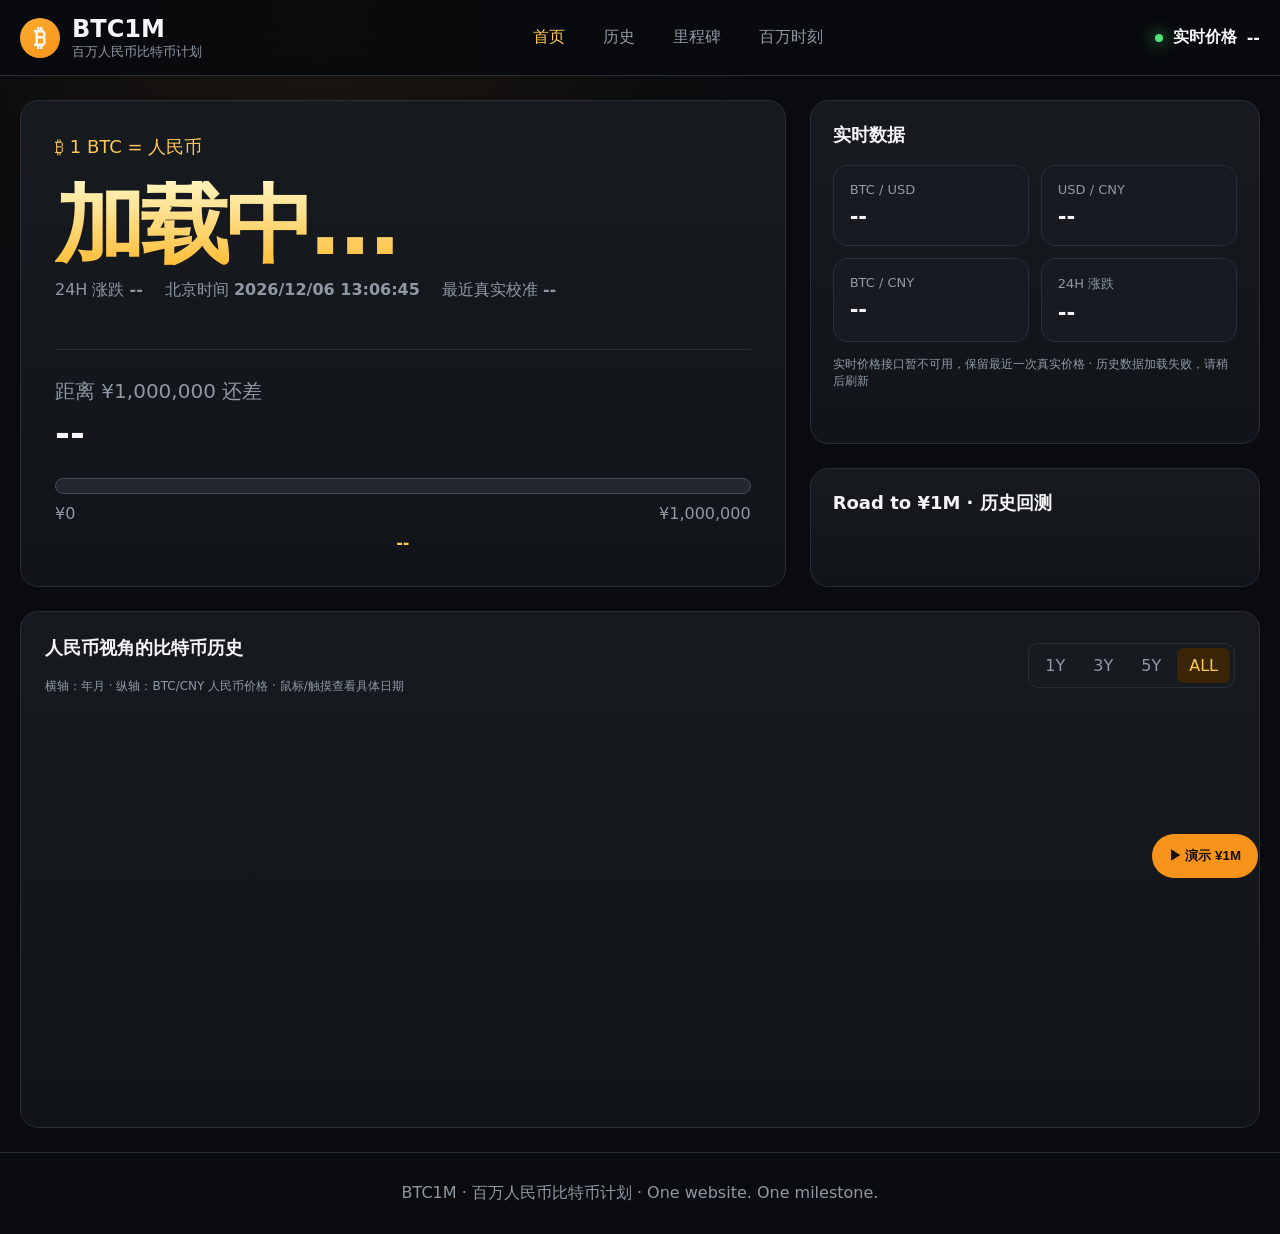
==== commit debc00de: "Add real BTC/CNY history chart and milestone backtest" ====
--- a/index.html
+++ b/index.html
@@ -1 +1,48 @@
-<!doctype html><html lang="zh-CN"><head><meta charset="utf-8"><meta name="viewport" content="width=device-width,initial-scale=1"><title>BTC1M — 百万人民币比特币计划</title><meta name="description" content="记录 1 BTC 何时达到 ¥1,000,000。"><style>:root{--bg:#090b0e;--p:#11151a;--p2:#171b21;--line:#292f37;--t:#f4f6f8;--m:#929aa5;--o:#f7931a;--g:#ffc857;--up:#4ee37b;--dn:#ff5b62}*{box-sizing:border-box}body{margin:0;background:radial-gradient(circle at 24% 0,rgba(247,147,26,.08),transparent 28%),var(--bg);color:var(--t);font-family:Inter,system-ui,-apple-system,"Segoe UI",sans-serif}.wrap{max-width:1450px;margin:auto;padding:0 20px}.nav{height:74px;display:flex;align-items:center;justify-content:space-between;border-bottom:1px solid var(--line);position:sticky;top:0;background:rgba(9,11,14,.9);backdrop-filter:blur(16px);z-index:10}.brand{display:flex;gap:11px;align-items:center}.coin{width:40px;height:40px;border-radius:50%;display:grid;place-items:center;background:var(--o);font-size:24px;font-weight:900}.brand b{font-size:23px}.brand small{display:block;color:var(--m)}.tabs{display:flex;gap:25px}.tabs button{background:none;border:0;color:var(--m);cursor:pointer;font:inherit}.tabs .active,.tabs button:hover{color:var(--g)}.live{display:flex;align-items:center;gap:9px;font-weight:750}.dot{width:8px;height:8px;border-radius:50%;background:var(--up);box-shadow:0 0 14px var(--up)}.grid{display:grid;grid-template-columns:1.7fr 1fr;gap:22px;padding:22px 0}.card{background:linear-gradient(180deg,rgba(255,255,255,.025),transparent),var(--p);border:1px solid var(--line);border-radius:17px}.hero{padding:34px;min-height:455px;display:flex;flex-direction:column;justify-content:center}.eyebrow{color:var(--g);font-size:18px}.price{font-size:clamp(58px,7vw,108px);line-height:.96;font-weight:900;letter-spacing:-.055em;margin:18px 0 10px;background:linear-gradient(#fff3b6,#ffbc36);-webkit-background-clip:text;color:transparent}.priceTime{font-size:16px;color:#c9d0d8;margin:2px 0 16px;font-variant-numeric:tabular-nums}.priceTime span{color:var(--g)}.meta{display:flex;gap:25px;color:var(--m);flex-wrap:wrap}.up{color:var(--up)!important}.down{color:var(--dn)!important}.progress{border-top:1px solid var(--line);margin-top:38px;padding-top:25px}.remaining{color:var(--m);font-size:18px}.remaining b{display:block;color:var(--t);font-size:34px;margin-top:7px}.track{height:15px;border-radius:999px;overflow:hidden;border:1px solid #444b54;background:#232830;margin:22px 0 10px}.bar{height:100%;background:linear-gradient(90deg,#ffd34f,var(--o));transition:.5s}.tracklabels{display:flex;justify-content:space-between;color:var(--m)}.pct{text-align:center;color:var(--g);font-weight:850;margin-top:-20px;transform:translateY(23px)}.side{display:grid;gap:22px}.side .card,.chartcard{padding:22px}.title{font-size:18px;font-weight:850;margin:0 0 16px}.metrics{display:grid;grid-template-columns:1fr 1fr;gap:11px}.metric{padding:15px;border:1px solid var(--line);border-radius:13px;background:var(--p2)}.metric span{display:block;color:var(--m);font-size:12px}.metric b{display:block;font-size:21px;margin-top:7px}.source{color:var(--m);font-size:12px;margin-top:14px;line-height:1.5}.ath{margin-top:12px;padding:10px 12px;border:1px solid #59410f;border-radius:10px;color:var(--g);background:#211806;font-size:13px}.road{display:grid;gap:10px}.roaditem{display:grid;grid-template-columns:25px 1fr auto;align-items:center;gap:7px;padding:7px 0}.badge{width:18px;height:18px;border-radius:50%;display:grid;place-items:center;font-size:11px;background:#252b32;color:var(--m)}.passed .badge{background:var(--up);color:#071009}.passed .amount{color:var(--up)}.next .badge{background:var(--g);color:#171006}.next .amount{color:var(--g)}.amount{font-weight:850}.roaditem small{color:var(--m)}.chartcard{margin-bottom:22px}.charthead{display:flex;justify-content:space-between;align-items:center}.range{display:flex;gap:3px;background:#171b20;border:1px solid var(--line);padding:4px;border-radius:10px}.range button{border:0;background:none;color:var(--m);padding:7px 10px;border-radius:7px;cursor:pointer}.range .active{background:#392607;color:var(--g)}canvas{width:100%;height:330px;display:block}.notice{margin-top:12px;color:var(--m);font-size:13px}.section{display:none}.section.active{display:block}.footer{padding:28px;text-align:center;color:var(--m);border-top:1px solid var(--line)}.demo{position:fixed;right:20px;bottom:20px;border:0;border-radius:999px;padding:12px 16px;background:var(--o);font-weight:900;cursor:pointer;z-index:11}.million{position:fixed;inset:0;display:none;align-items:center;justify-content:center;background:radial-gradient(circle,rgba(247,147,26,.24),rgba(0,0,0,.94) 48%);z-index:50}.million.active{display:flex}.millionIn{text-align:center}.million .big{font-size:clamp(70px,12vw,165px);font-weight:950;color:#ffd66b}.million p{color:#ddd}.close{border:0;border-radius:999px;padding:12px 18px;background:var(--o);font-weight:900;cursor:pointer}@media(max-width:950px){.grid{grid-template-columns:1fr}.tabs{display:none}.metrics{grid-template-columns:1fr 1fr}.hero{padding:24px}.wrap{padding:0 14px}}@media(max-width:560px){.brand small{display:none}.metrics{grid-template-columns:1fr}.price{font-size:52px}.nav{height:64px}.live span:nth-child(2){display:none}.charthead{display:block}.range{margin-top:10px;overflow:auto}.remaining b{font-size:28px}}</style></head><body><header class="wrap nav"><div class="brand"><div class="coin">₿</div><div><b>BTC1M</b><small>百万人民币比特币计划</small></div></div><nav class="tabs"><button class="active" data-sec="home">首页</button><button data-sec="history">历史</button><button data-sec="mile">里程碑</button><button data-sec="millionPage">百万时刻</button></nav><div class="live"><i class="dot"></i><span>实时价格</span><span id="navPrice">--</span></div></header><main class="wrap"><section id="home" class="section active"><div class="grid"><div class="card hero"><div class="eyebrow">₿ 1 BTC = 人民币</div><div class="price" id="heroPrice">加载中…</div><div class="priceTime">对应时间 · <span id="liveClock">--</span> 北京时间</div><div class="meta"><span>24H 涨跌 <strong id="change">--</strong></span><span>真实价格最近校准 <strong id="updated">--</strong></span></div><div class="progress"><div class="remaining">距离 ¥1,000,000 还差 <b id="remaining">--</b></div><div class="track"><div class="bar" id="bar"></div></div><div class="tracklabels"><span>¥0</span><span>¥1,000,000</span></div><div class="pct" id="pct">--</div></div></div><aside class="side"><div class="card"><h3 class="title">实时数据</h3><div class="metrics"><div class="metric"><span>BTC / USD</span><b id="btcUsd">--</b></div><div class="metric"><span>USD / CNY</span><b id="usdCny">--</b></div><div class="metric"><span>BTC / CNY</span><b id="btcCny">--</b></div><div class="metric"><span>24H 涨跌</span><b id="change2">--</b></div></div><div class="source" id="source">CoinGecko 30 秒真实校准；秒级跳动仅作视觉反馈，不代表逐笔成交。</div><div class="ath">BTC/CNY 历史最高：¥897,632 · 尚未突破 ¥900,000</div></div><div class="card"><h3 class="title">Road to ¥1M · 历史状态</h3><div id="road" class="road"></div></div></aside></div><div class="card chartcard"><div class="charthead"><h3 class="title">BTC/CNY 历史价格趋势</h3><div class="range"><button>1D</button><button>7D</button><button>1M</button><button>3M</button><button>1Y</button><button class="active">ALL</button></div></div><canvas id="chart"></canvas><div class="notice">历史节点按 BTC/CNY 历史价格判断。当前已验证历史最高价 ¥897,632，因此 ¥600K / ¥700K / ¥800K 已突破，¥900K 尚未突破。</div></div></section><section id="history" class="section"><div class="card chartcard" style="margin-top:22px"><h2>人民币视角的比特币历史</h2><p class="notice">下一阶段接入完整日级 BTC/CNY 数据，回算每个整数里程碑的首次突破日期。</p><canvas id="chart2"></canvas></div></section><section id="mile" class="section"><div class="card chartcard" style="margin-top:22px"><h2>里程碑</h2><div id="road2" class="road"></div></div></section><section id="millionPage" class="section"><div class="card hero" style="margin-top:22px;text-align:center"><div class="eyebrow">THE ROAD TO ¥1M</div><div class="price">¥1,000,000</div><p class="notice">首次突破时永久记录时间、BTC/USD、USD/CNY、BTC/CNY 与创世区块后的天数。</p></div></section></main><footer class="footer">BTC1M · 百万人民币比特币计划 · One website. One milestone.</footer><button class="demo" id="demoBtn">▶ 演示 ¥1M</button><div class="million" id="million"><div class="millionIn"><div>₿</div><div class="big">¥1,000,000</div><h2>ONE BITCOIN · ONE MILLION RMB</h2><p>百万人民币比特币计划 · 第一阶段完成</p><button class="close" id="closeMillion">继续记录</button></div></div><script>const ATH=897632,S={target:1e6,current:0,last:0,real:0,btcUsd:0,usdCny:0,change:0};const $=id=>document.getElementById(id),fmt=n=>'¥'+Number(n).toLocaleString('en-US',{minimumFractionDigits:2,maximumFractionDigits:2}),usd=n=>'$'+Number(n).toLocaleString('en-US',{minimumFractionDigits:2,maximumFractionDigits:2});function bjTime(){return new Intl.DateTimeFormat('zh-CN',{timeZone:'Asia/Shanghai',year:'numeric',month:'2-digit',day:'2-digit',hour:'2-digit',minute:'2-digit',second:'2-digit',hour12:false}).format(new Date())}function clock(){$('liveClock').textContent=bjTime()}clock();setInterval(clock,1000);function render(real=false){const p=S.current||S.real;if(!p)return;$('heroPrice').textContent=fmt(p);$('navPrice').textContent=fmt(p);$('btcCny').textContent=fmt(p);$('btcUsd').textContent=usd(p/S.usdCny);$('usdCny').textContent=S.usdCny.toFixed(4);$('remaining').textContent=fmt(Math.max(1e6-p,0));const pc=p/1e6*100;$('bar').style.width=Math.min(pc,100)+'%';$('pct').textContent=pc.toFixed(2)+'% TO ¥1,000,000';if(real){const ch=(S.change>=0?'+':'')+S.change.toFixed(2)+'%';$('change').textContent=ch;$('change2').textContent=ch;$('change').className=S.change>=0?'up':'down';$('change2').className=S.change>=0?'up':'down';$('updated').textContent=bjTime()}renderRoad();if(S.last<1e6&&p>=1e6)$('million').classList.add('active');draw($('chart'))}async function fetchPrice(){try{const r=await fetch('https://api.coingecko.com/api/v3/simple/price?ids=bitcoin&vs_currencies=usd,cny&include_24hr_change=true');const b=(await r.json()).bitcoin;if(!b||!b.usd||!b.cny)throw Error();S.btcUsd=b.usd;S.usdCny=b.cny/b.usd;S.real=b.cny;S.last=S.current;S.current=S.real;S.change=b.usd_24h_change||0;render(true)}catch(e){if(!S.real){S.btcUsd=77701;S.usdCny=6.7287;S.real=S.btcUsd*S.usdCny;S.current=S.real;S.change=-2.21;$('source').textContent='数据源暂不可用 · 显示备用快照 + 视觉跳动';render(true)}}}function tick(){if(!S.real)return;S.last=S.current;let n=S.current*(1+(Math.random()-.5)*.00035);n+=(S.real-n)*.08;S.current=n;render(false)}const roads=[500000,600000,700000,800000,900000,1000000];function renderRoad(){const html=roads.map(v=>{const passed=ATH>=v,next=!passed&&v===900000;return `<div class="roaditem ${passed?'passed':next?'next':''}"><span class="badge">${passed?'✓':next?'!':'·'}</span><span class="amount">${v===1e6?'¥1,000,000':'¥'+v/10000+'W'}</span><small>${passed?'历史已突破':v===900000?'未突破 · ATH ¥897,632':'等待中'}</small></div>`}).join('');$('road').innerHTML=html;$('road2').innerHTML=html}function draw(c){if(!c)return;const d=devicePixelRatio||1,w=c.clientWidth,h=c.clientHeight;c.width=w*d;c.height=h*d;const x=c.getContext('2d');x.scale(d,d);x.clearRect(0,0,w,h);const pts=[],N=130;for(let i=0;i<N;i++){const t=i/(N-1);let v=2500*Math.exp(t*5)*(1+.18*Math.sin(t*38)+.08*Math.sin(t*88));pts.push(Math.min(v,ATH))}pts[N-1]=S.current||520000;const max=1050000,p=22;x.strokeStyle='#282e36';for(let k=0;k<=5;k++){let y=p+(h-p*2)*k/5;x.beginPath();x.moveTo(p,y);x.lineTo(w-p,y);x.stroke()}x.strokeStyle='#f7931a';x.lineWidth=2;x.beginPath();pts.forEach((v,i)=>{let xx=p+(w-p*2)*i/(N-1),yy=h-p-(h-p*2)*v/max;i?x.lineTo(xx,yy):x.moveTo(xx,yy)});x.stroke();let ya=h-p-(h-p*2)*ATH/max;x.strokeStyle='#ffc857';x.setLineDash([5,5]);x.beginPath();x.moveTo(p,ya);x.lineTo(w-p,ya);x.stroke();x.setLineDash([])}document.querySelectorAll('[data-sec]').forEach(b=>b.onclick=()=>{document.querySelectorAll('[data-sec]').forEach(x=>x.classList.remove('active'));b.classList.add('active');document.querySelectorAll('.section').forEach(s=>s.classList.remove('active'));$(b.dataset.sec).classList.add('active');if(b.dataset.sec==='history')draw($('chart2'))});$('demoBtn').onclick=()=>{$('million').classList.add('active')};$('closeMillion').onclick=()=>$('million').classList.remove('active');window.addEventListener('resize',()=>{draw($('chart'));if($('history').classList.contains('active'))draw($('chart2'))});renderRoad();fetchPrice();setInterval(fetchPrice,30000);setInterval(tick,1000);</script></body></html>+<!doctype html>
+<html lang="zh-CN">
+<head>
+<meta charset="utf-8"/>
+<meta name="viewport" content="width=device-width,initial-scale=1"/>
+<title>BTC1M — 百万人民币比特币计划</title>
+<meta name="description" content="记录 1 BTC 何时达到 ¥1,000,000，并从人民币视角回看比特币历史。"/>
+<style>
+:root{--bg:#090b0e;--panel:#11151a;--panel2:#171b21;--line:#282e36;--text:#f4f6f8;--muted:#8f98a4;--orange:#f7931a;--gold:#ffc857;--green:#4ee37b;--red:#ff5b62}
+*{box-sizing:border-box}body{margin:0;background:radial-gradient(circle at 25% 0%,rgba(247,147,26,.08),transparent 28%),var(--bg);color:var(--text);font-family:Inter,system-ui,-apple-system,BlinkMacSystemFont,"Segoe UI",sans-serif}.wrap{max-width:1480px;margin:auto;padding:0 20px}.nav{height:76px;display:flex;align-items:center;justify-content:space-between;border-bottom:1px solid var(--line);position:sticky;top:0;background:rgba(9,11,14,.9);backdrop-filter:blur(18px);z-index:20}.brand{display:flex;align-items:center;gap:12px}.coin{width:40px;height:40px;border-radius:50%;display:grid;place-items:center;background:linear-gradient(145deg,#ffad31,#f7931a);font-weight:900;font-size:24px}.brand b{font-size:24px}.brand small{display:block;color:var(--muted)}.tabs{display:flex;gap:26px}.tabs button,.range button{border:0;background:transparent;color:var(--muted);cursor:pointer;font:inherit}.tabs button.active,.tabs button:hover{color:var(--gold)}.live{display:flex;align-items:center;gap:10px;font-weight:800}.dot{width:8px;height:8px;border-radius:50%;background:var(--green);box-shadow:0 0 16px var(--green)}.grid{display:grid;grid-template-columns:1.7fr 1fr;gap:24px;padding:24px 0}.card{background:linear-gradient(180deg,rgba(255,255,255,.025),transparent),var(--panel);border:1px solid var(--line);border-radius:18px}.hero{padding:34px;min-height:450px;display:flex;flex-direction:column;justify-content:center}.eyebrow{color:var(--gold);font-size:18px}.price{font-size:clamp(58px,7vw,110px);line-height:.95;font-weight:900;letter-spacing:-.055em;margin:22px 0 14px;background:linear-gradient(180deg,#fff4be,#ffbd37);-webkit-background-clip:text;color:transparent}.meta{display:flex;gap:22px;flex-wrap:wrap;color:var(--muted)}.meta strong.up{color:var(--green)}.meta strong.down{color:var(--red)}.progressbox{margin-top:48px;border-top:1px solid var(--line);padding-top:28px}.remaining{font-size:20px;color:var(--muted)}.remaining b{display:block;color:var(--text);font-size:36px;margin-top:8px}.track{height:16px;background:#232830;border:1px solid #444c56;border-radius:999px;overflow:hidden;margin:24px 0 10px}.bar{height:100%;width:0;background:linear-gradient(90deg,#ffd34f,var(--orange));transition:width .5s}.tracklabels{display:flex;justify-content:space-between;color:var(--muted)}.pct{text-align:center;color:var(--gold);font-weight:900;margin-top:10px}.side{display:grid;gap:24px}.side .card{padding:22px}.title{font-size:18px;font-weight:800;margin:0 0 18px}.metrics{display:grid;grid-template-columns:1fr 1fr;gap:12px}.metric{padding:16px;border-radius:14px;background:var(--panel2);border:1px solid var(--line)}.metric span{display:block;color:var(--muted);font-size:13px}.metric b{display:block;font-size:21px;margin-top:8px}.source{color:var(--muted);font-size:12px;margin-top:14px}.road{display:grid;gap:10px}.roaditem{display:grid;grid-template-columns:22px 1fr auto;align-items:center;gap:8px;padding:8px 0;border-bottom:1px dashed #242a31;cursor:pointer}.badge{width:18px;height:18px;border-radius:50%;display:grid;place-items:center;font-size:11px;background:#242a31}.roaditem.passed .badge{background:var(--green);color:#071009}.roaditem.target .badge{background:var(--gold);color:#161009}.roaditem.passed .amount{color:var(--green)}.roaditem.target .amount{color:var(--gold)}.roaditem small{color:var(--muted)}.chartcard{padding:24px;margin-bottom:24px}.charthead{display:flex;justify-content:space-between;align-items:center;gap:12px}.range{display:flex;gap:4px;background:#171b20;border:1px solid var(--line);padding:4px;border-radius:10px}.range button{padding:8px 12px;border-radius:7px}.range button.active{background:#3a2607;color:var(--gold)}.chartwrap{position:relative}canvas{width:100%;height:390px;display:block}.tooltip{position:absolute;display:none;pointer-events:none;background:#0e1115;border:1px solid #414852;border-radius:10px;padding:10px 12px;font-size:12px;box-shadow:0 10px 30px rgba(0,0,0,.35);min-width:150px}.tooltip b{display:block;color:var(--gold);font-size:14px;margin-bottom:4px}.axisnote{color:var(--muted);font-size:12px;margin-top:8px}.milestoneGrid{display:grid;grid-template-columns:repeat(5,1fr);gap:10px;margin-top:18px}.mile{padding:14px;border:1px solid var(--line);border-radius:12px;background:var(--panel2);cursor:pointer}.mile b{display:block;color:var(--gold);font-size:18px}.mile span{display:block;color:var(--muted);font-size:12px;margin-top:6px}.section{display:none}.section.active{display:block}.footer{padding:30px;text-align:center;color:var(--muted);border-top:1px solid var(--line)}.modal{position:fixed;inset:0;display:none;align-items:center;justify-content:center;background:rgba(0,0,0,.72);backdrop-filter:blur(10px);z-index:50}.modal.active{display:flex}.modalbox{width:min(520px,92vw);padding:28px;background:#11151a;border:1px solid #444;border-radius:20px}.close{float:right;border:0;background:#252b32;color:#fff;border-radius:10px;padding:8px 10px;cursor:pointer}.modalbox h2{font-size:36px;color:var(--gold);margin:10px 0}.demo{position:fixed;right:22px;bottom:22px;background:var(--orange);color:#16100a;border:0;border-radius:999px;padding:13px 17px;font-weight:900;cursor:pointer;z-index:12}.million{position:fixed;inset:0;display:none;align-items:center;justify-content:center;text-align:center;background:radial-gradient(circle,rgba(247,147,26,.25),rgba(0,0,0,.94) 45%);z-index:60}.million.active{display:flex}.million .big{font-size:clamp(70px,12vw,170px);font-weight:900;color:#ffd66b}.confetti{position:absolute;width:9px;height:15px;top:-20px;animation:fall 4s linear forwards}@keyframes fall{to{transform:translateY(110vh) rotate(720deg)}}
+@media(max-width:980px){.tabs{display:none}.grid{grid-template-columns:1fr}.milestoneGrid{grid-template-columns:repeat(2,1fr)}.price{font-size:clamp(50px,13vw,82px)}canvas{height:300px}}@media(max-width:560px){.wrap{padding:0 14px}.metrics{grid-template-columns:1fr}.hero{padding:24px}.price{font-size:50px}.milestoneGrid{grid-template-columns:1fr}.charthead{align-items:flex-start;flex-direction:column}.range{width:100%;overflow:auto}.live span:nth-child(2){display:none}}
+</style>
+</head>
+<body>
+<header class="wrap nav"><div class="brand"><div class="coin">₿</div><div><b>BTC1M</b><small>百万人民币比特币计划</small></div></div><nav class="tabs"><button class="active" data-section="home">首页</button><button data-section="history">历史</button><button data-section="milestones">里程碑</button><button data-section="millionPage">百万时刻</button></nav><div class="live"><i class="dot"></i><span>实时价格</span><span id="navPrice">--</span></div></header>
+<main class="wrap">
+<section id="home" class="section active"><div class="grid"><div class="card hero"><div class="eyebrow">₿ 1 BTC = 人民币</div><div class="price" id="heroPrice">加载中…</div><div class="meta"><span>24H 涨跌 <strong id="change">--</strong></span><span>北京时间 <strong id="clock">--</strong></span><span>最近真实校准 <strong id="updated">--</strong></span></div><div class="progressbox"><div class="remaining">距离 ¥1,000,000 还差 <b id="remaining">--</b></div><div class="track"><div class="bar" id="bar"></div></div><div class="tracklabels"><span>¥0</span><span>¥1,000,000</span></div><div class="pct" id="pct">--</div></div></div><aside class="side"><div class="card"><h3 class="title">实时数据</h3><div class="metrics"><div class="metric"><span>BTC / USD</span><b id="btcUsd">--</b></div><div class="metric"><span>USD / CNY</span><b id="usdCny">--</b></div><div class="metric"><span>BTC / CNY</span><b id="btcCny">--</b></div><div class="metric"><span>24H 涨跌</span><b id="change2">--</b></div></div><div class="source" id="source">CoinGecko 实时价格 · 30 秒真实校准</div></div><div class="card"><h3 class="title">Road to ¥1M · 历史回测</h3><div id="road" class="road"></div></div></aside></div>
+<div class="card chartcard"><div class="charthead"><div><h3 class="title">人民币视角的比特币历史</h3><div class="axisnote">横轴：年月 · 纵轴：BTC/CNY 人民币价格 · 鼠标/触摸查看具体日期</div></div><div class="range"><button data-range="1Y">1Y</button><button data-range="3Y">3Y</button><button data-range="5Y">5Y</button><button class="active" data-range="ALL">ALL</button></div></div><div class="chartwrap"><canvas id="chart"></canvas><div id="tooltip" class="tooltip"></div></div><div id="milestoneGrid" class="milestoneGrid"></div></div></section>
+<section id="history" class="section"><div class="card chartcard" style="margin-top:24px"><h2>BTC/CNY 历史价格</h2><p class="axisnote">真实历史日线；横轴按年月/年份自动抽样显示。</p><div class="chartwrap"><canvas id="chart2"></canvas><div id="tooltip2" class="tooltip"></div></div></div></section>
+<section id="milestones" class="section"><div class="card chartcard" style="margin-top:24px"><h2>人民币里程碑回测</h2><div id="road2" class="road"></div></div></section>
+<section id="millionPage" class="section"><div class="card hero" style="margin-top:24px;text-align:center"><div class="eyebrow">THE ROAD TO ¥1M</div><div class="price" style="cursor:default">¥1,000,000</div><p style="color:var(--muted)">突破后永久记录首次达到人民币 100 万的日期与市场快照。</p></div></section>
+</main>
+<footer class="footer">BTC1M · 百万人民币比特币计划 · One website. One milestone.</footer>
+<button class="demo" id="demo">▶ 演示 ¥1M</button>
+<div class="modal" id="modal"><div class="modalbox"><button id="closeModal" class="close">关闭</button><div style="color:var(--muted)">人民币里程碑</div><h2 id="modalPrice">--</h2><div id="modalText"></div></div></div>
+<div class="million" id="million"><div><div>₿</div><div class="big">¥1,000,000</div><h2>ONE BITCOIN · ONE MILLION RMB</h2><p>百万人民币比特币计划 · 第一阶段完成</p><button class="demo" style="position:static" id="closeMillion">继续记录</button></div></div>
+<script>
+const S={target:1e6,current:0,last:0,real:0,btcUsd:0,usdCny:0,change:0,history:[],range:'ALL',milestones:{},ath:0};
+const levels=[500000,600000,700000,800000,900000,1000000];
+const fmt=n=>'¥'+Number(n).toLocaleString('en-US',{minimumFractionDigits:2,maximumFractionDigits:2});
+const usd=n=>'$'+Number(n).toLocaleString('en-US',{minimumFractionDigits:2,maximumFractionDigits:2});
+const dt=ts=>new Intl.DateTimeFormat('zh-CN',{timeZone:'Asia/Shanghai',year:'numeric',month:'2-digit',day:'2-digit'}).format(new Date(ts));
+const ym=ts=>new Intl.DateTimeFormat('zh-CN',{timeZone:'Asia/Shanghai',year:'numeric',month:'2-digit'}).format(new Date(ts));
+function updateClock(){clock.textContent=new Intl.DateTimeFormat('zh-CN',{timeZone:'Asia/Shanghai',year:'numeric',month:'2-digit',day:'2-digit',hour:'2-digit',minute:'2-digit',second:'2-digit',hour12:false}).format(new Date())}
+function render(real=false){const p=S.current||S.real;if(!p)return;heroPrice.textContent=fmt(p);navPrice.textContent=fmt(p);btcCny.textContent=fmt(p);btcUsd.textContent=usd(p/S.usdCny);usdCny.textContent=S.usdCny.toFixed(4);remaining.textContent=fmt(Math.max(S.target-p,0));const pc=p/S.target*100;bar.style.width=Math.min(pc,100)+'%';pct.textContent=pc.toFixed(2)+'% TO ¥1,000,000';if(real){change.textContent=(S.change>=0?'+':'')+S.change.toFixed(2)+'%';change.className=S.change>=0?'up':'down';change2.textContent=change.textContent;change2.style.color=S.change>=0?'var(--green)':'var(--red)';updated.textContent=new Intl.DateTimeFormat('zh-CN',{timeZone:'Asia/Shanghai',hour:'2-digit',minute:'2-digit',second:'2-digit',hour12:false}).format(new Date())}renderRoad();}
+async function fetchPrice(){try{const r=await fetch('https://api.coingecko.com/api/v3/simple/price?ids=bitcoin&vs_currencies=usd,cny&include_24hr_change=true');const d=await r.json(),b=d.bitcoin;if(!b?.usd||!b?.cny)throw 0;S.btcUsd=b.usd;S.usdCny=b.cny/b.usd;S.real=b.cny;S.last=S.current;S.current=S.real;S.change=b.usd_24h_change||0;render(true)}catch(e){source.textContent='实时价格接口暂不可用，保留最近一次真实价格'}}
+async function fetchHistory(){try{const r=await fetch('https://api.coingecko.com/api/v3/coins/bitcoin/market_chart?vs_currency=cny&days=max&interval=daily');const d=await r.json();if(!Array.isArray(d.prices)||!d.prices.length)throw 0;S.history=d.prices.map(x=>({t:x[0],p:x[1]})).filter(x=>Number.isFinite(x.p));S.ath=Math.max(...S.history.map(x=>x.p));backtest();drawAll();source.textContent+=' · 历史曲线：CoinGecko BTC/CNY 日线'}catch(e){source.textContent+=' · 历史数据加载失败，请稍后刷新'}}
+function backtest(){S.milestones={};levels.forEach(level=>{const hit=S.history.find(x=>x.p>=level);S.milestones[level]=hit?{hit:true,date:dt(hit.t),ts:hit.t,price:hit.p}:{hit:false,date:null,price:null}});renderRoad();renderMilestoneGrid();}
+function renderRoad(){const html=levels.map(v=>{const m=S.milestones[v];const hit=m?.hit;return `<div class="roaditem ${hit?'passed':v===1e6?'target':''}" data-m="${v}"><span class="badge">${hit?'✓':v===1e6?'★':'·'}</span><span class="amount">${v===1e6?'¥1,000,000':'¥'+(v/10000)+'万'}</span><small>${hit?'首次日线≥：'+m.date:'历史未突破'}</small></div>`}).join('');road.innerHTML=html;road2.innerHTML=html;document.querySelectorAll('[data-m]').forEach(x=>x.onclick=()=>openMilestone(+x.dataset.m));}
+function renderMilestoneGrid(){milestoneGrid.innerHTML=levels.slice(1).map(v=>{const m=S.milestones[v];return `<div class="mile" data-m="${v}"><b>${v/10000}万</b><span>${m?.hit?m.date+' · 首次日线≥'+v/10000+'万':'历史未突破'}</span></div>`}).join('');document.querySelectorAll('.mile').forEach(x=>x.onclick=()=>openMilestone(+x.dataset.m));}
+function openMilestone(v){const m=S.milestones[v];modalPrice.textContent=fmt(v);modalText.innerHTML=m?.hit?`<p><b>首次日线达到/超过：</b>${m.date}</p><p><b>当日 BTC/CNY：</b>${fmt(m.price)}</p><p style="color:var(--muted)">注：使用 CoinGecko 日线历史数据，代表首次日线记录达到该阈值，不等同于交易所分钟级首次成交时刻。</p>`:`<p>截至当前历史日线数据，尚未达到 ${fmt(v)}。</p><p><b>历史最高：</b>${S.ath?fmt(S.ath):'加载中'}</p>`;modal.classList.add('active')}
+function filtered(){if(!S.history.length)return[];if(S.range==='ALL')return S.history;const years=+S.range.replace('Y','');const cutoff=Date.now()-years*365.25*864e5;return S.history.filter(x=>x.t>=cutoff)}
+function drawChart(canvas,tip){const data=filtered();if(!data.length)return;const dpr=devicePixelRatio||1,w=canvas.clientWidth,h=canvas.clientHeight;canvas.width=w*dpr;canvas.height=h*dpr;const c=canvas.getContext('2d');c.scale(dpr,dpr);const padL=72,padR=18,padT=22,padB=48;const max=Math.max(1e6,Math.max(...data.map(x=>x.p))*1.08),min=0;const X=i=>padL+(w-padL-padR)*i/(data.length-1),Y=v=>padT+(h-padT-padB)*(1-(v-min)/(max-min));c.clearRect(0,0,w,h);c.font='12px system-ui';c.fillStyle='#8f98a4';c.strokeStyle='#282e36';for(let k=0;k<=5;k++){const v=max*(5-k)/5,y=padT+(h-padT-padB)*k/5;c.beginPath();c.moveTo(padL,y);c.lineTo(w-padR,y);c.stroke();c.fillText('¥'+Math.round(v/10000)+'万',6,y+4)}const labels=6;for(let k=0;k<labels;k++){const idx=Math.round((data.length-1)*k/(labels-1));const x=X(idx);c.fillText(S.range==='ALL'?String(new Date(data[idx].t).getFullYear()):ym(data[idx].t),Math.max(padL,x-20),h-16)}c.strokeStyle='#f7931a';c.lineWidth=2;c.beginPath();data.forEach((o,i)=>i?c.lineTo(X(i),Y(o.p)):c.moveTo(X(i),Y(o.p)));c.stroke();c.strokeStyle='#7b5a19';c.setLineDash([5,5]);c.beginPath();c.moveTo(padL,Y(1e6));c.lineTo(w-padR,Y(1e6));c.stroke();c.setLineDash([]);canvas.onmousemove=e=>showTip(e,canvas,tip,data,X,Y);canvas.ontouchmove=e=>{if(e.touches[0])showTip(e.touches[0],canvas,tip,data,X,Y)};canvas.onmouseleave=()=>tip.style.display='none';}
+function showTip(e,canvas,tip,data,X,Y){const r=canvas.getBoundingClientRect(),mx=e.clientX-r.left;const idx=Math.max(0,Math.min(data.length-1,Math.round((mx-72)/(canvas.clientWidth-90)*(data.length-1))));const o=data[idx];tip.innerHTML=`<b>${dt(o.t)}</b>${fmt(o.p)}<br>${(o.p/1e6*100).toFixed(2)}% of ¥1M`;tip.style.display='block';tip.style.left=Math.min(canvas.clientWidth-170,Math.max(0,X(idx)-70))+'px';tip.style.top=Math.max(6,Y(o.p)-68)+'px';}
+function drawAll(){drawChart(chart,tooltip);drawChart(chart2,tooltip2)}
+document.querySelectorAll('[data-range]').forEach(b=>b.onclick=()=>{document.querySelectorAll('[data-range]').forEach(x=>x.classList.remove('active'));b.classList.add('active');S.range=b.dataset.range;drawAll()});document.querySelectorAll('[data-section]').forEach(b=>b.onclick=()=>{document.querySelectorAll('[data-section]').forEach(x=>x.classList.remove('active'));b.classList.add('active');document.querySelectorAll('.section').forEach(s=>s.classList.remove('active'));document.getElementById(b.dataset.section).classList.add('active');setTimeout(drawAll,50)});closeModal.onclick=()=>modal.classList.remove('active');modal.onclick=e=>{if(e.target===modal)modal.classList.remove('active')};demo.onclick=()=>{million.classList.add('active');for(let i=0;i<70;i++){const x=document.createElement('i');x.className='confetti';x.style.left=Math.random()*100+'%';x.style.background=['#f7931a','#ffc857','#fff','#4ee37b'][i%4];x.style.animationDelay=Math.random()+'s';million.appendChild(x);setTimeout(()=>x.remove(),5000)}};closeMillion.onclick=()=>million.classList.remove('active');window.addEventListener('resize',drawAll);setInterval(updateClock,1000);updateClock();fetchPrice();fetchHistory();setInterval(fetchPrice,30000);
+</script>
+</body></html>
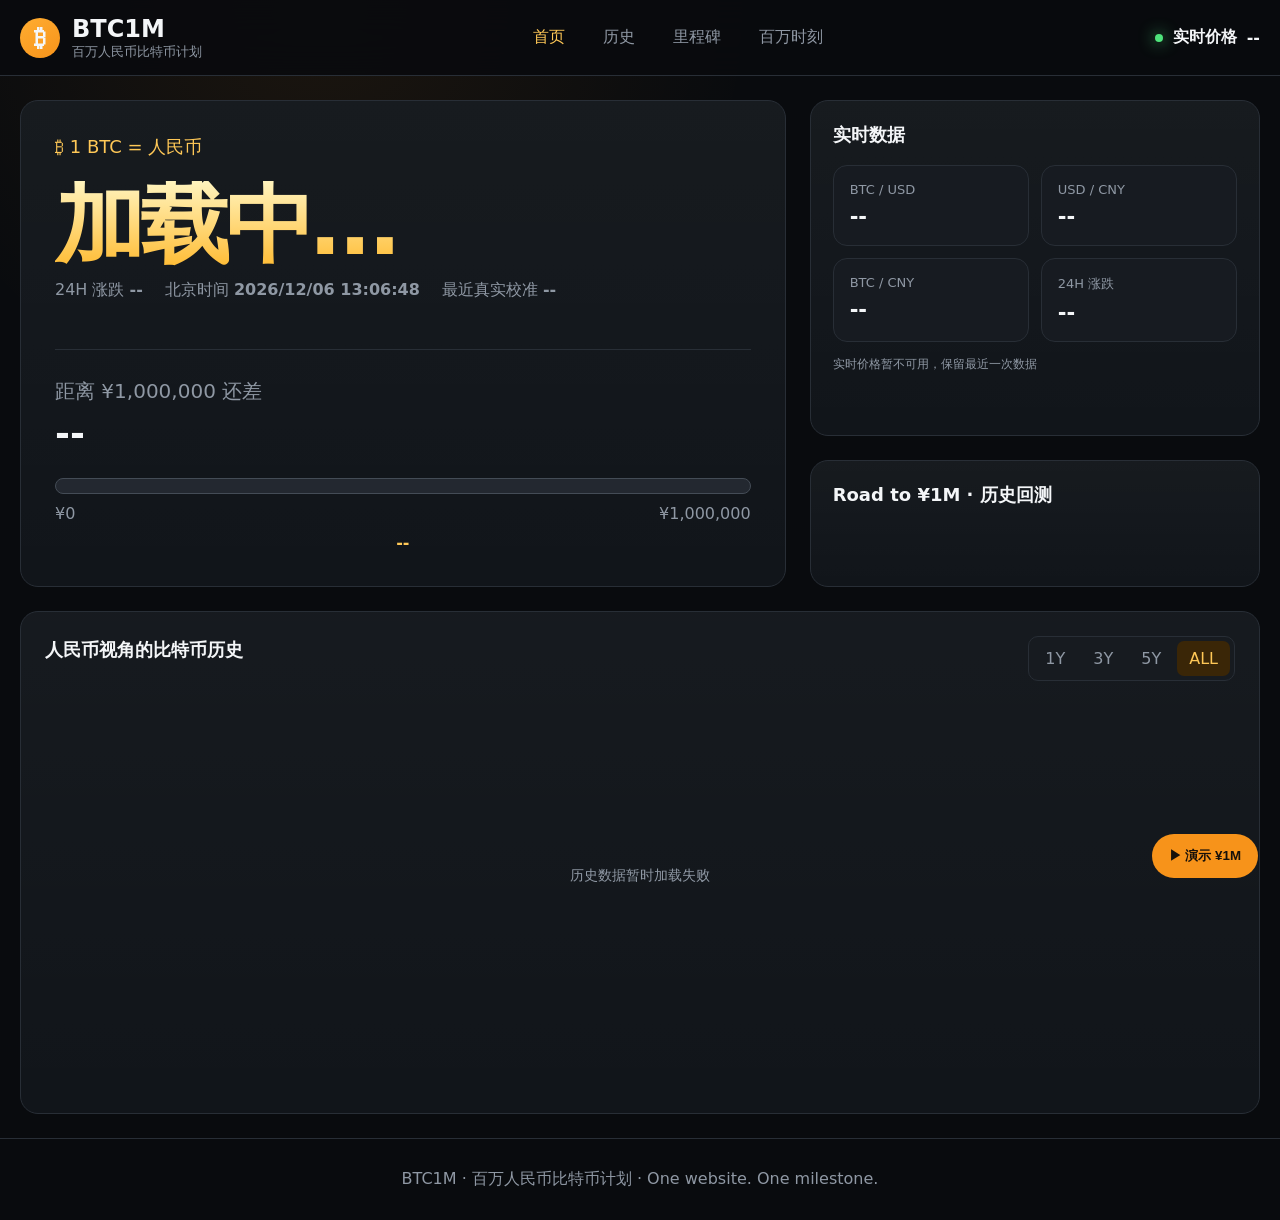
==== commit 3a7867c5: "Fix historical chart loading and simplify labels" ====
--- a/index.html
+++ b/index.html
@@ -6,43 +6,26 @@
 <title>BTC1M — 百万人民币比特币计划</title>
 <meta name="description" content="记录 1 BTC 何时达到 ¥1,000,000，并从人民币视角回看比特币历史。"/>
 <style>
-:root{--bg:#090b0e;--panel:#11151a;--panel2:#171b21;--line:#282e36;--text:#f4f6f8;--muted:#8f98a4;--orange:#f7931a;--gold:#ffc857;--green:#4ee37b;--red:#ff5b62}
-*{box-sizing:border-box}body{margin:0;background:radial-gradient(circle at 25% 0%,rgba(247,147,26,.08),transparent 28%),var(--bg);color:var(--text);font-family:Inter,system-ui,-apple-system,BlinkMacSystemFont,"Segoe UI",sans-serif}.wrap{max-width:1480px;margin:auto;padding:0 20px}.nav{height:76px;display:flex;align-items:center;justify-content:space-between;border-bottom:1px solid var(--line);position:sticky;top:0;background:rgba(9,11,14,.9);backdrop-filter:blur(18px);z-index:20}.brand{display:flex;align-items:center;gap:12px}.coin{width:40px;height:40px;border-radius:50%;display:grid;place-items:center;background:linear-gradient(145deg,#ffad31,#f7931a);font-weight:900;font-size:24px}.brand b{font-size:24px}.brand small{display:block;color:var(--muted)}.tabs{display:flex;gap:26px}.tabs button,.range button{border:0;background:transparent;color:var(--muted);cursor:pointer;font:inherit}.tabs button.active,.tabs button:hover{color:var(--gold)}.live{display:flex;align-items:center;gap:10px;font-weight:800}.dot{width:8px;height:8px;border-radius:50%;background:var(--green);box-shadow:0 0 16px var(--green)}.grid{display:grid;grid-template-columns:1.7fr 1fr;gap:24px;padding:24px 0}.card{background:linear-gradient(180deg,rgba(255,255,255,.025),transparent),var(--panel);border:1px solid var(--line);border-radius:18px}.hero{padding:34px;min-height:450px;display:flex;flex-direction:column;justify-content:center}.eyebrow{color:var(--gold);font-size:18px}.price{font-size:clamp(58px,7vw,110px);line-height:.95;font-weight:900;letter-spacing:-.055em;margin:22px 0 14px;background:linear-gradient(180deg,#fff4be,#ffbd37);-webkit-background-clip:text;color:transparent}.meta{display:flex;gap:22px;flex-wrap:wrap;color:var(--muted)}.meta strong.up{color:var(--green)}.meta strong.down{color:var(--red)}.progressbox{margin-top:48px;border-top:1px solid var(--line);padding-top:28px}.remaining{font-size:20px;color:var(--muted)}.remaining b{display:block;color:var(--text);font-size:36px;margin-top:8px}.track{height:16px;background:#232830;border:1px solid #444c56;border-radius:999px;overflow:hidden;margin:24px 0 10px}.bar{height:100%;width:0;background:linear-gradient(90deg,#ffd34f,var(--orange));transition:width .5s}.tracklabels{display:flex;justify-content:space-between;color:var(--muted)}.pct{text-align:center;color:var(--gold);font-weight:900;margin-top:10px}.side{display:grid;gap:24px}.side .card{padding:22px}.title{font-size:18px;font-weight:800;margin:0 0 18px}.metrics{display:grid;grid-template-columns:1fr 1fr;gap:12px}.metric{padding:16px;border-radius:14px;background:var(--panel2);border:1px solid var(--line)}.metric span{display:block;color:var(--muted);font-size:13px}.metric b{display:block;font-size:21px;margin-top:8px}.source{color:var(--muted);font-size:12px;margin-top:14px}.road{display:grid;gap:10px}.roaditem{display:grid;grid-template-columns:22px 1fr auto;align-items:center;gap:8px;padding:8px 0;border-bottom:1px dashed #242a31;cursor:pointer}.badge{width:18px;height:18px;border-radius:50%;display:grid;place-items:center;font-size:11px;background:#242a31}.roaditem.passed .badge{background:var(--green);color:#071009}.roaditem.target .badge{background:var(--gold);color:#161009}.roaditem.passed .amount{color:var(--green)}.roaditem.target .amount{color:var(--gold)}.roaditem small{color:var(--muted)}.chartcard{padding:24px;margin-bottom:24px}.charthead{display:flex;justify-content:space-between;align-items:center;gap:12px}.range{display:flex;gap:4px;background:#171b20;border:1px solid var(--line);padding:4px;border-radius:10px}.range button{padding:8px 12px;border-radius:7px}.range button.active{background:#3a2607;color:var(--gold)}.chartwrap{position:relative}canvas{width:100%;height:390px;display:block}.tooltip{position:absolute;display:none;pointer-events:none;background:#0e1115;border:1px solid #414852;border-radius:10px;padding:10px 12px;font-size:12px;box-shadow:0 10px 30px rgba(0,0,0,.35);min-width:150px}.tooltip b{display:block;color:var(--gold);font-size:14px;margin-bottom:4px}.axisnote{color:var(--muted);font-size:12px;margin-top:8px}.milestoneGrid{display:grid;grid-template-columns:repeat(5,1fr);gap:10px;margin-top:18px}.mile{padding:14px;border:1px solid var(--line);border-radius:12px;background:var(--panel2);cursor:pointer}.mile b{display:block;color:var(--gold);font-size:18px}.mile span{display:block;color:var(--muted);font-size:12px;margin-top:6px}.section{display:none}.section.active{display:block}.footer{padding:30px;text-align:center;color:var(--muted);border-top:1px solid var(--line)}.modal{position:fixed;inset:0;display:none;align-items:center;justify-content:center;background:rgba(0,0,0,.72);backdrop-filter:blur(10px);z-index:50}.modal.active{display:flex}.modalbox{width:min(520px,92vw);padding:28px;background:#11151a;border:1px solid #444;border-radius:20px}.close{float:right;border:0;background:#252b32;color:#fff;border-radius:10px;padding:8px 10px;cursor:pointer}.modalbox h2{font-size:36px;color:var(--gold);margin:10px 0}.demo{position:fixed;right:22px;bottom:22px;background:var(--orange);color:#16100a;border:0;border-radius:999px;padding:13px 17px;font-weight:900;cursor:pointer;z-index:12}.million{position:fixed;inset:0;display:none;align-items:center;justify-content:center;text-align:center;background:radial-gradient(circle,rgba(247,147,26,.25),rgba(0,0,0,.94) 45%);z-index:60}.million.active{display:flex}.million .big{font-size:clamp(70px,12vw,170px);font-weight:900;color:#ffd66b}.confetti{position:absolute;width:9px;height:15px;top:-20px;animation:fall 4s linear forwards}@keyframes fall{to{transform:translateY(110vh) rotate(720deg)}}
-@media(max-width:980px){.tabs{display:none}.grid{grid-template-columns:1fr}.milestoneGrid{grid-template-columns:repeat(2,1fr)}.price{font-size:clamp(50px,13vw,82px)}canvas{height:300px}}@media(max-width:560px){.wrap{padding:0 14px}.metrics{grid-template-columns:1fr}.hero{padding:24px}.price{font-size:50px}.milestoneGrid{grid-template-columns:1fr}.charthead{align-items:flex-start;flex-direction:column}.range{width:100%;overflow:auto}.live span:nth-child(2){display:none}}
+:root{--bg:#090b0e;--panel:#11151a;--panel2:#171b21;--line:#282e36;--text:#f4f6f8;--muted:#8f98a4;--orange:#f7931a;--gold:#ffc857;--green:#4ee37b;--red:#ff5b62}*{box-sizing:border-box}body{margin:0;background:radial-gradient(circle at 25% 0%,rgba(247,147,26,.08),transparent 28%),var(--bg);color:var(--text);font-family:Inter,system-ui,-apple-system,BlinkMacSystemFont,"Segoe UI",sans-serif}.wrap{max-width:1480px;margin:auto;padding:0 20px}.nav{height:76px;display:flex;align-items:center;justify-content:space-between;border-bottom:1px solid var(--line);position:sticky;top:0;background:rgba(9,11,14,.9);backdrop-filter:blur(18px);z-index:20}.brand{display:flex;align-items:center;gap:12px}.coin{width:40px;height:40px;border-radius:50%;display:grid;place-items:center;background:linear-gradient(145deg,#ffad31,#f7931a);font-weight:900;font-size:24px}.brand b{font-size:24px}.brand small{display:block;color:var(--muted)}.tabs{display:flex;gap:26px}.tabs button,.range button{border:0;background:transparent;color:var(--muted);cursor:pointer;font:inherit}.tabs button.active,.tabs button:hover{color:var(--gold)}.live{display:flex;align-items:center;gap:10px;font-weight:800}.dot{width:8px;height:8px;border-radius:50%;background:var(--green);box-shadow:0 0 16px var(--green)}.grid{display:grid;grid-template-columns:1.7fr 1fr;gap:24px;padding:24px 0}.card{background:linear-gradient(180deg,rgba(255,255,255,.025),transparent),var(--panel);border:1px solid var(--line);border-radius:18px}.hero{padding:34px;min-height:450px;display:flex;flex-direction:column;justify-content:center}.eyebrow{color:var(--gold);font-size:18px}.price{font-size:clamp(58px,7vw,110px);line-height:.95;font-weight:900;letter-spacing:-.055em;margin:22px 0 14px;background:linear-gradient(180deg,#fff4be,#ffbd37);-webkit-background-clip:text;color:transparent}.meta{display:flex;gap:22px;flex-wrap:wrap;color:var(--muted)}.meta strong.up{color:var(--green)}.meta strong.down{color:var(--red)}.progressbox{margin-top:48px;border-top:1px solid var(--line);padding-top:28px}.remaining{font-size:20px;color:var(--muted)}.remaining b{display:block;color:var(--text);font-size:36px;margin-top:8px}.track{height:16px;background:#232830;border:1px solid #444c56;border-radius:999px;overflow:hidden;margin:24px 0 10px}.bar{height:100%;width:0;background:linear-gradient(90deg,#ffd34f,var(--orange));transition:width .5s}.tracklabels{display:flex;justify-content:space-between;color:var(--muted)}.pct{text-align:center;color:var(--gold);font-weight:900;margin-top:10px}.side{display:grid;gap:24px}.side .card{padding:22px}.title{font-size:18px;font-weight:800;margin:0 0 18px}.metrics{display:grid;grid-template-columns:1fr 1fr;gap:12px}.metric{padding:16px;border-radius:14px;background:var(--panel2);border:1px solid var(--line)}.metric span{display:block;color:var(--muted);font-size:13px}.metric b{display:block;font-size:21px;margin-top:8px}.source{color:var(--muted);font-size:12px;margin-top:14px}.road{display:grid;gap:10px}.roaditem{display:grid;grid-template-columns:22px 1fr auto;align-items:center;gap:8px;padding:8px 0;border-bottom:1px dashed #242a31;cursor:pointer}.badge{width:18px;height:18px;border-radius:50%;display:grid;place-items:center;font-size:11px;background:#242a31}.roaditem.passed .badge{background:var(--green);color:#071009}.roaditem.target .badge{background:var(--gold);color:#161009}.roaditem.passed .amount{color:var(--green)}.roaditem.target .amount{color:var(--gold)}.roaditem small{color:var(--muted)}.chartcard{padding:24px;margin-bottom:24px}.charthead{display:flex;justify-content:space-between;align-items:center;gap:12px}.range{display:flex;gap:4px;background:#171b20;border:1px solid var(--line);padding:4px;border-radius:10px}.range button{padding:8px 12px;border-radius:7px}.range button.active{background:#3a2607;color:var(--gold)}.chartwrap{position:relative;min-height:390px}canvas{width:100%;height:390px;display:block}.tooltip{position:absolute;display:none;pointer-events:none;background:#0e1115;border:1px solid #414852;border-radius:10px;padding:10px 12px;font-size:12px;box-shadow:0 10px 30px rgba(0,0,0,.35);min-width:150px}.tooltip b{display:block;color:var(--gold);font-size:14px;margin-bottom:4px}.loading{position:absolute;inset:0;display:grid;place-items:center;color:var(--muted);font-size:14px}.milestoneGrid{display:grid;grid-template-columns:repeat(5,1fr);gap:10px;margin-top:18px}.mile{padding:14px;border:1px solid var(--line);border-radius:12px;background:var(--panel2);cursor:pointer}.mile b{display:block;color:var(--gold);font-size:18px}.mile span{display:block;color:var(--muted);font-size:12px;margin-top:6px}.section{display:none}.section.active{display:block}.footer{padding:30px;text-align:center;color:var(--muted);border-top:1px solid var(--line)}.modal{position:fixed;inset:0;display:none;align-items:center;justify-content:center;background:rgba(0,0,0,.72);backdrop-filter:blur(10px);z-index:50}.modal.active{display:flex}.modalbox{width:min(520px,92vw);padding:28px;background:#11151a;border:1px solid #444;border-radius:20px}.close{float:right;border:0;background:#252b32;color:#fff;border-radius:10px;padding:8px 10px;cursor:pointer}.modalbox h2{font-size:36px;color:var(--gold);margin:10px 0}.demo{position:fixed;right:22px;bottom:22px;background:var(--orange);color:#16100a;border:0;border-radius:999px;padding:13px 17px;font-weight:900;cursor:pointer;z-index:12}.million{position:fixed;inset:0;display:none;align-items:center;justify-content:center;text-align:center;background:radial-gradient(circle,rgba(247,147,26,.25),rgba(0,0,0,.94) 45%);z-index:60}.million.active{display:flex}.million .big{font-size:clamp(70px,12vw,170px);font-weight:900;color:#ffd66b}.confetti{position:absolute;width:9px;height:15px;top:-20px;animation:fall 4s linear forwards}@keyframes fall{to{transform:translateY(110vh) rotate(720deg)}}@media(max-width:980px){.tabs{display:none}.grid{grid-template-columns:1fr}.milestoneGrid{grid-template-columns:repeat(2,1fr)}.price{font-size:clamp(50px,13vw,82px)}canvas,.chartwrap{height:300px;min-height:300px}}@media(max-width:560px){.wrap{padding:0 14px}.metrics{grid-template-columns:1fr}.hero{padding:24px}.price{font-size:50px}.milestoneGrid{grid-template-columns:1fr}.charthead{align-items:flex-start;flex-direction:column}.range{width:100%;overflow:auto}.live span:nth-child(2){display:none}}
 </style>
 </head>
 <body>
 <header class="wrap nav"><div class="brand"><div class="coin">₿</div><div><b>BTC1M</b><small>百万人民币比特币计划</small></div></div><nav class="tabs"><button class="active" data-section="home">首页</button><button data-section="history">历史</button><button data-section="milestones">里程碑</button><button data-section="millionPage">百万时刻</button></nav><div class="live"><i class="dot"></i><span>实时价格</span><span id="navPrice">--</span></div></header>
-<main class="wrap">
-<section id="home" class="section active"><div class="grid"><div class="card hero"><div class="eyebrow">₿ 1 BTC = 人民币</div><div class="price" id="heroPrice">加载中…</div><div class="meta"><span>24H 涨跌 <strong id="change">--</strong></span><span>北京时间 <strong id="clock">--</strong></span><span>最近真实校准 <strong id="updated">--</strong></span></div><div class="progressbox"><div class="remaining">距离 ¥1,000,000 还差 <b id="remaining">--</b></div><div class="track"><div class="bar" id="bar"></div></div><div class="tracklabels"><span>¥0</span><span>¥1,000,000</span></div><div class="pct" id="pct">--</div></div></div><aside class="side"><div class="card"><h3 class="title">实时数据</h3><div class="metrics"><div class="metric"><span>BTC / USD</span><b id="btcUsd">--</b></div><div class="metric"><span>USD / CNY</span><b id="usdCny">--</b></div><div class="metric"><span>BTC / CNY</span><b id="btcCny">--</b></div><div class="metric"><span>24H 涨跌</span><b id="change2">--</b></div></div><div class="source" id="source">CoinGecko 实时价格 · 30 秒真实校准</div></div><div class="card"><h3 class="title">Road to ¥1M · 历史回测</h3><div id="road" class="road"></div></div></aside></div>
-<div class="card chartcard"><div class="charthead"><div><h3 class="title">人民币视角的比特币历史</h3><div class="axisnote">横轴：年月 · 纵轴：BTC/CNY 人民币价格 · 鼠标/触摸查看具体日期</div></div><div class="range"><button data-range="1Y">1Y</button><button data-range="3Y">3Y</button><button data-range="5Y">5Y</button><button class="active" data-range="ALL">ALL</button></div></div><div class="chartwrap"><canvas id="chart"></canvas><div id="tooltip" class="tooltip"></div></div><div id="milestoneGrid" class="milestoneGrid"></div></div></section>
-<section id="history" class="section"><div class="card chartcard" style="margin-top:24px"><h2>BTC/CNY 历史价格</h2><p class="axisnote">真实历史日线；横轴按年月/年份自动抽样显示。</p><div class="chartwrap"><canvas id="chart2"></canvas><div id="tooltip2" class="tooltip"></div></div></div></section>
-<section id="milestones" class="section"><div class="card chartcard" style="margin-top:24px"><h2>人民币里程碑回测</h2><div id="road2" class="road"></div></div></section>
-<section id="millionPage" class="section"><div class="card hero" style="margin-top:24px;text-align:center"><div class="eyebrow">THE ROAD TO ¥1M</div><div class="price" style="cursor:default">¥1,000,000</div><p style="color:var(--muted)">突破后永久记录首次达到人民币 100 万的日期与市场快照。</p></div></section>
-</main>
-<footer class="footer">BTC1M · 百万人民币比特币计划 · One website. One milestone.</footer>
-<button class="demo" id="demo">▶ 演示 ¥1M</button>
-<div class="modal" id="modal"><div class="modalbox"><button id="closeModal" class="close">关闭</button><div style="color:var(--muted)">人民币里程碑</div><h2 id="modalPrice">--</h2><div id="modalText"></div></div></div>
-<div class="million" id="million"><div><div>₿</div><div class="big">¥1,000,000</div><h2>ONE BITCOIN · ONE MILLION RMB</h2><p>百万人民币比特币计划 · 第一阶段完成</p><button class="demo" style="position:static" id="closeMillion">继续记录</button></div></div>
+<main class="wrap"><section id="home" class="section active"><div class="grid"><div class="card hero"><div class="eyebrow">₿ 1 BTC = 人民币</div><div class="price" id="heroPrice">加载中…</div><div class="meta"><span>24H 涨跌 <strong id="change">--</strong></span><span>北京时间 <strong id="clock">--</strong></span><span>最近真实校准 <strong id="updated">--</strong></span></div><div class="progressbox"><div class="remaining">距离 ¥1,000,000 还差 <b id="remaining">--</b></div><div class="track"><div class="bar" id="bar"></div></div><div class="tracklabels"><span>¥0</span><span>¥1,000,000</span></div><div class="pct" id="pct">--</div></div></div><aside class="side"><div class="card"><h3 class="title">实时数据</h3><div class="metrics"><div class="metric"><span>BTC / USD</span><b id="btcUsd">--</b></div><div class="metric"><span>USD / CNY</span><b id="usdCny">--</b></div><div class="metric"><span>BTC / CNY</span><b id="btcCny">--</b></div><div class="metric"><span>24H 涨跌</span><b id="change2">--</b></div></div><div class="source" id="source">CoinGecko 实时价格 · 30 秒真实校准</div></div><div class="card"><h3 class="title">Road to ¥1M · 历史回测</h3><div id="road" class="road"></div></div></aside></div><div class="card chartcard"><div class="charthead"><h3 class="title">人民币视角的比特币历史</h3><div class="range"><button data-range="1Y">1Y</button><button data-range="3Y">3Y</button><button data-range="5Y">5Y</button><button class="active" data-range="ALL">ALL</button></div></div><div class="chartwrap"><canvas id="chart"></canvas><div id="chartLoading" class="loading">历史数据加载中…</div><div id="tooltip" class="tooltip"></div></div><div id="milestoneGrid" class="milestoneGrid"></div></div></section><section id="history" class="section"><div class="card chartcard" style="margin-top:24px"><h2>BTC/CNY 历史价格</h2><div class="chartwrap"><canvas id="chart2"></canvas><div id="chartLoading2" class="loading">历史数据加载中…</div><div id="tooltip2" class="tooltip"></div></div></div></section><section id="milestones" class="section"><div class="card chartcard" style="margin-top:24px"><h2>人民币里程碑回测</h2><div id="road2" class="road"></div></div></section><section id="millionPage" class="section"><div class="card hero" style="margin-top:24px;text-align:center"><div class="eyebrow">THE ROAD TO ¥1M</div><div class="price" style="cursor:default">¥1,000,000</div><p style="color:var(--muted)">突破后永久记录首次达到人民币 100 万的日期与市场快照。</p></div></section></main>
+<footer class="footer">BTC1M · 百万人民币比特币计划 · One website. One milestone.</footer><button class="demo" id="demo">▶ 演示 ¥1M</button><div class="modal" id="modal"><div class="modalbox"><button id="closeModal" class="close">关闭</button><div style="color:var(--muted)">人民币里程碑</div><h2 id="modalPrice">--</h2><div id="modalText"></div></div></div><div class="million" id="million"><div><div>₿</div><div class="big">¥1,000,000</div><h2>ONE BITCOIN · ONE MILLION RMB</h2><p>百万人民币比特币计划 · 第一阶段完成</p><button class="demo" style="position:static" id="closeMillion">继续记录</button></div></div>
 <script>
-const S={target:1e6,current:0,last:0,real:0,btcUsd:0,usdCny:0,change:0,history:[],range:'ALL',milestones:{},ath:0};
-const levels=[500000,600000,700000,800000,900000,1000000];
-const fmt=n=>'¥'+Number(n).toLocaleString('en-US',{minimumFractionDigits:2,maximumFractionDigits:2});
-const usd=n=>'$'+Number(n).toLocaleString('en-US',{minimumFractionDigits:2,maximumFractionDigits:2});
-const dt=ts=>new Intl.DateTimeFormat('zh-CN',{timeZone:'Asia/Shanghai',year:'numeric',month:'2-digit',day:'2-digit'}).format(new Date(ts));
-const ym=ts=>new Intl.DateTimeFormat('zh-CN',{timeZone:'Asia/Shanghai',year:'numeric',month:'2-digit'}).format(new Date(ts));
-function updateClock(){clock.textContent=new Intl.DateTimeFormat('zh-CN',{timeZone:'Asia/Shanghai',year:'numeric',month:'2-digit',day:'2-digit',hour:'2-digit',minute:'2-digit',second:'2-digit',hour12:false}).format(new Date())}
-function render(real=false){const p=S.current||S.real;if(!p)return;heroPrice.textContent=fmt(p);navPrice.textContent=fmt(p);btcCny.textContent=fmt(p);btcUsd.textContent=usd(p/S.usdCny);usdCny.textContent=S.usdCny.toFixed(4);remaining.textContent=fmt(Math.max(S.target-p,0));const pc=p/S.target*100;bar.style.width=Math.min(pc,100)+'%';pct.textContent=pc.toFixed(2)+'% TO ¥1,000,000';if(real){change.textContent=(S.change>=0?'+':'')+S.change.toFixed(2)+'%';change.className=S.change>=0?'up':'down';change2.textContent=change.textContent;change2.style.color=S.change>=0?'var(--green)':'var(--red)';updated.textContent=new Intl.DateTimeFormat('zh-CN',{timeZone:'Asia/Shanghai',hour:'2-digit',minute:'2-digit',second:'2-digit',hour12:false}).format(new Date())}renderRoad();}
-async function fetchPrice(){try{const r=await fetch('https://api.coingecko.com/api/v3/simple/price?ids=bitcoin&vs_currencies=usd,cny&include_24hr_change=true');const d=await r.json(),b=d.bitcoin;if(!b?.usd||!b?.cny)throw 0;S.btcUsd=b.usd;S.usdCny=b.cny/b.usd;S.real=b.cny;S.last=S.current;S.current=S.real;S.change=b.usd_24h_change||0;render(true)}catch(e){source.textContent='实时价格接口暂不可用，保留最近一次真实价格'}}
-async function fetchHistory(){try{const r=await fetch('https://api.coingecko.com/api/v3/coins/bitcoin/market_chart?vs_currency=cny&days=max&interval=daily');const d=await r.json();if(!Array.isArray(d.prices)||!d.prices.length)throw 0;S.history=d.prices.map(x=>({t:x[0],p:x[1]})).filter(x=>Number.isFinite(x.p));S.ath=Math.max(...S.history.map(x=>x.p));backtest();drawAll();source.textContent+=' · 历史曲线：CoinGecko BTC/CNY 日线'}catch(e){source.textContent+=' · 历史数据加载失败，请稍后刷新'}}
-function backtest(){S.milestones={};levels.forEach(level=>{const hit=S.history.find(x=>x.p>=level);S.milestones[level]=hit?{hit:true,date:dt(hit.t),ts:hit.t,price:hit.p}:{hit:false,date:null,price:null}});renderRoad();renderMilestoneGrid();}
-function renderRoad(){const html=levels.map(v=>{const m=S.milestones[v];const hit=m?.hit;return `<div class="roaditem ${hit?'passed':v===1e6?'target':''}" data-m="${v}"><span class="badge">${hit?'✓':v===1e6?'★':'·'}</span><span class="amount">${v===1e6?'¥1,000,000':'¥'+(v/10000)+'万'}</span><small>${hit?'首次日线≥：'+m.date:'历史未突破'}</small></div>`}).join('');road.innerHTML=html;road2.innerHTML=html;document.querySelectorAll('[data-m]').forEach(x=>x.onclick=()=>openMilestone(+x.dataset.m));}
-function renderMilestoneGrid(){milestoneGrid.innerHTML=levels.slice(1).map(v=>{const m=S.milestones[v];return `<div class="mile" data-m="${v}"><b>${v/10000}万</b><span>${m?.hit?m.date+' · 首次日线≥'+v/10000+'万':'历史未突破'}</span></div>`}).join('');document.querySelectorAll('.mile').forEach(x=>x.onclick=()=>openMilestone(+x.dataset.m));}
-function openMilestone(v){const m=S.milestones[v];modalPrice.textContent=fmt(v);modalText.innerHTML=m?.hit?`<p><b>首次日线达到/超过：</b>${m.date}</p><p><b>当日 BTC/CNY：</b>${fmt(m.price)}</p><p style="color:var(--muted)">注：使用 CoinGecko 日线历史数据，代表首次日线记录达到该阈值，不等同于交易所分钟级首次成交时刻。</p>`:`<p>截至当前历史日线数据，尚未达到 ${fmt(v)}。</p><p><b>历史最高：</b>${S.ath?fmt(S.ath):'加载中'}</p>`;modal.classList.add('active')}
-function filtered(){if(!S.history.length)return[];if(S.range==='ALL')return S.history;const years=+S.range.replace('Y','');const cutoff=Date.now()-years*365.25*864e5;return S.history.filter(x=>x.t>=cutoff)}
-function drawChart(canvas,tip){const data=filtered();if(!data.length)return;const dpr=devicePixelRatio||1,w=canvas.clientWidth,h=canvas.clientHeight;canvas.width=w*dpr;canvas.height=h*dpr;const c=canvas.getContext('2d');c.scale(dpr,dpr);const padL=72,padR=18,padT=22,padB=48;const max=Math.max(1e6,Math.max(...data.map(x=>x.p))*1.08),min=0;const X=i=>padL+(w-padL-padR)*i/(data.length-1),Y=v=>padT+(h-padT-padB)*(1-(v-min)/(max-min));c.clearRect(0,0,w,h);c.font='12px system-ui';c.fillStyle='#8f98a4';c.strokeStyle='#282e36';for(let k=0;k<=5;k++){const v=max*(5-k)/5,y=padT+(h-padT-padB)*k/5;c.beginPath();c.moveTo(padL,y);c.lineTo(w-padR,y);c.stroke();c.fillText('¥'+Math.round(v/10000)+'万',6,y+4)}const labels=6;for(let k=0;k<labels;k++){const idx=Math.round((data.length-1)*k/(labels-1));const x=X(idx);c.fillText(S.range==='ALL'?String(new Date(data[idx].t).getFullYear()):ym(data[idx].t),Math.max(padL,x-20),h-16)}c.strokeStyle='#f7931a';c.lineWidth=2;c.beginPath();data.forEach((o,i)=>i?c.lineTo(X(i),Y(o.p)):c.moveTo(X(i),Y(o.p)));c.stroke();c.strokeStyle='#7b5a19';c.setLineDash([5,5]);c.beginPath();c.moveTo(padL,Y(1e6));c.lineTo(w-padR,Y(1e6));c.stroke();c.setLineDash([]);canvas.onmousemove=e=>showTip(e,canvas,tip,data,X,Y);canvas.ontouchmove=e=>{if(e.touches[0])showTip(e.touches[0],canvas,tip,data,X,Y)};canvas.onmouseleave=()=>tip.style.display='none';}
-function showTip(e,canvas,tip,data,X,Y){const r=canvas.getBoundingClientRect(),mx=e.clientX-r.left;const idx=Math.max(0,Math.min(data.length-1,Math.round((mx-72)/(canvas.clientWidth-90)*(data.length-1))));const o=data[idx];tip.innerHTML=`<b>${dt(o.t)}</b>${fmt(o.p)}<br>${(o.p/1e6*100).toFixed(2)}% of ¥1M`;tip.style.display='block';tip.style.left=Math.min(canvas.clientWidth-170,Math.max(0,X(idx)-70))+'px';tip.style.top=Math.max(6,Y(o.p)-68)+'px';}
-function drawAll(){drawChart(chart,tooltip);drawChart(chart2,tooltip2)}
-document.querySelectorAll('[data-range]').forEach(b=>b.onclick=()=>{document.querySelectorAll('[data-range]').forEach(x=>x.classList.remove('active'));b.classList.add('active');S.range=b.dataset.range;drawAll()});document.querySelectorAll('[data-section]').forEach(b=>b.onclick=()=>{document.querySelectorAll('[data-section]').forEach(x=>x.classList.remove('active'));b.classList.add('active');document.querySelectorAll('.section').forEach(s=>s.classList.remove('active'));document.getElementById(b.dataset.section).classList.add('active');setTimeout(drawAll,50)});closeModal.onclick=()=>modal.classList.remove('active');modal.onclick=e=>{if(e.target===modal)modal.classList.remove('active')};demo.onclick=()=>{million.classList.add('active');for(let i=0;i<70;i++){const x=document.createElement('i');x.className='confetti';x.style.left=Math.random()*100+'%';x.style.background=['#f7931a','#ffc857','#fff','#4ee37b'][i%4];x.style.animationDelay=Math.random()+'s';million.appendChild(x);setTimeout(()=>x.remove(),5000)}};closeMillion.onclick=()=>million.classList.remove('active');window.addEventListener('resize',drawAll);setInterval(updateClock,1000);updateClock();fetchPrice();fetchHistory();setInterval(fetchPrice,30000);
+const $=id=>document.getElementById(id),S={target:1e6,current:0,real:0,btcUsd:0,usdCny:0,change:0,history:[],range:'ALL',milestones:{},ath:0};const levels=[500000,600000,700000,800000,900000,1000000];const fmt=n=>'¥'+Number(n).toLocaleString('en-US',{minimumFractionDigits:2,maximumFractionDigits:2}),usd=n=>'$'+Number(n).toLocaleString('en-US',{minimumFractionDigits:2,maximumFractionDigits:2}),dt=ts=>new Intl.DateTimeFormat('zh-CN',{timeZone:'Asia/Shanghai',year:'numeric',month:'2-digit',day:'2-digit'}).format(new Date(ts)),ym=ts=>new Intl.DateTimeFormat('zh-CN',{timeZone:'Asia/Shanghai',year:'numeric',month:'2-digit'}).format(new Date(ts));
+function updateClock(){$('clock').textContent=new Intl.DateTimeFormat('zh-CN',{timeZone:'Asia/Shanghai',year:'numeric',month:'2-digit',day:'2-digit',hour:'2-digit',minute:'2-digit',second:'2-digit',hour12:false}).format(new Date())}
+function render(real=false){const p=S.current||S.real;if(!p)return;$('heroPrice').textContent=fmt(p);$('navPrice').textContent=fmt(p);$('btcCny').textContent=fmt(p);$('btcUsd').textContent=usd(p/S.usdCny);$('usdCny').textContent=S.usdCny.toFixed(4);$('remaining').textContent=fmt(Math.max(S.target-p,0));const pc=p/S.target*100;$('bar').style.width=Math.min(pc,100)+'%';$('pct').textContent=pc.toFixed(2)+'% TO ¥1,000,000';if(real){$('change').textContent=(S.change>=0?'+':'')+S.change.toFixed(2)+'%';$('change').className=S.change>=0?'up':'down';$('change2').textContent=$('change').textContent;$('change2').style.color=S.change>=0?'var(--green)':'var(--red)';$('updated').textContent=new Intl.DateTimeFormat('zh-CN',{timeZone:'Asia/Shanghai',hour:'2-digit',minute:'2-digit',second:'2-digit',hour12:false}).format(new Date())}}
+async function fetchPrice(){try{const r=await fetch('https://api.coingecko.com/api/v3/simple/price?ids=bitcoin&vs_currencies=usd,cny&include_24hr_change=true');const d=await r.json(),b=d.bitcoin;if(!b?.usd||!b?.cny)throw 0;S.btcUsd=b.usd;S.usdCny=b.cny/b.usd;S.real=b.cny;S.current=b.cny;S.change=b.usd_24h_change||0;render(true)}catch(e){$('source').textContent='实时价格暂不可用，保留最近一次数据'}}
+async function fetchHistory(){try{const r=await fetch('/api/history');if(!r.ok)throw new Error('history '+r.status);const d=await r.json();if(!Array.isArray(d.prices)||!d.prices.length)throw 0;S.history=d.prices.map(x=>({t:+x[0],p:+x[1]})).filter(x=>Number.isFinite(x.t)&&Number.isFinite(x.p)&&x.p>0);S.ath=Math.max(...S.history.map(x=>x.p));backtest();drawAll();$('chartLoading').style.display='none';$('chartLoading2').style.display='none';$('source').textContent+=' · 历史数据：'+(d.source||'BTC/CNY')}catch(e){$('chartLoading').textContent='历史数据暂时加载失败';$('chartLoading2').textContent='历史数据暂时加载失败';console.error(e)}}
+function backtest(){S.milestones={};levels.forEach(level=>{const hit=S.history.find(x=>x.p>=level);S.milestones[level]=hit?{hit:true,date:dt(hit.t),price:hit.p}:{hit:false}});renderRoad();renderMilestones()}
+function renderRoad(){const html=levels.map(v=>{const m=S.milestones[v],hit=m?.hit;return `<div class="roaditem ${hit?'passed':v===1e6?'target':''}" data-m="${v}"><span class="badge">${hit?'✓':v===1e6?'★':'·'}</span><span class="amount">${v===1e6?'¥1,000,000':'¥'+v/10000+'万'}</span><small>${hit?m.date:'历史未突破'}</small></div>`}).join('');$('road').innerHTML=html;$('road2').innerHTML=html;document.querySelectorAll('[data-m]').forEach(x=>x.onclick=()=>openMilestone(+x.dataset.m))}
+function renderMilestones(){$('milestoneGrid').innerHTML=levels.slice(1).map(v=>{const m=S.milestones[v];return `<div class="mile" data-m="${v}"><b>${v/10000}万</b><span>${m?.hit?m.date:'历史未突破'}</span></div>`}).join('');document.querySelectorAll('.mile').forEach(x=>x.onclick=()=>openMilestone(+x.dataset.m))}
+function openMilestone(v){const m=S.milestones[v];$('modalPrice').textContent=fmt(v);$('modalText').innerHTML=m?.hit?`<p><b>首次日线达到/超过：</b>${m.date}</p><p><b>当日 BTC/CNY：</b>${fmt(m.price)}</p>`:`<p>截至当前历史日线数据，尚未达到 ${fmt(v)}。</p><p><b>历史最高：</b>${S.ath?fmt(S.ath):'加载中'}</p>`;$('modal').classList.add('active')}
+function filtered(){if(!S.history.length)return[];if(S.range==='ALL')return S.history;const years=+S.range.replace('Y','');return S.history.filter(x=>x.t>=Date.now()-years*365.25*864e5)}
+function drawChart(canvas,tip){const data=filtered();if(data.length<2)return;const dpr=devicePixelRatio||1,w=canvas.clientWidth||900,h=canvas.clientHeight||390;canvas.width=w*dpr;canvas.height=h*dpr;const c=canvas.getContext('2d');c.setTransform(dpr,0,0,dpr,0,0);const L=74,R=20,T=20,B=52,max=Math.max(1e6,Math.max(...data.map(x=>x.p))*1.08),X=i=>L+(w-L-R)*i/(data.length-1),Y=v=>T+(h-T-B)*(1-v/max);c.clearRect(0,0,w,h);c.font='12px system-ui';c.fillStyle='#8f98a4';c.strokeStyle='#282e36';c.lineWidth=1;for(let k=0;k<=5;k++){const v=max*(5-k)/5,y=T+(h-T-B)*k/5;c.beginPath();c.moveTo(L,y);c.lineTo(w-R,y);c.stroke();c.fillText('¥'+Math.round(v/10000)+'万',8,y+4)}const n=w<620?4:7;for(let k=0;k<n;k++){const idx=Math.round((data.length-1)*k/(n-1)),x=X(idx),label=S.range==='ALL'?String(new Date(data[idx].t).getFullYear()):ym(data[idx].t);c.fillText(label,Math.max(L,x-22),h-18)}c.strokeStyle='#f7931a';c.lineWidth=2;c.beginPath();data.forEach((o,i)=>i?c.lineTo(X(i),Y(o.p)):c.moveTo(X(i),Y(o.p)));c.stroke();c.strokeStyle='#806021';c.setLineDash([5,5]);c.beginPath();c.moveTo(L,Y(1e6));c.lineTo(w-R,Y(1e6));c.stroke();c.setLineDash([]);const show=e=>{const r=canvas.getBoundingClientRect(),mx=e.clientX-r.left,idx=Math.max(0,Math.min(data.length-1,Math.round((mx-L)/(w-L-R)*(data.length-1)))),o=data[idx];tip.innerHTML=`<b>${dt(o.t)}</b>${fmt(o.p)}`;tip.style.display='block';tip.style.left=Math.min(w-170,Math.max(4,X(idx)-70))+'px';tip.style.top=Math.max(6,Y(o.p)-58)+'px'};canvas.onmousemove=show;canvas.ontouchmove=e=>{if(e.touches[0])show(e.touches[0])};canvas.onmouseleave=()=>tip.style.display='none'}
+function drawAll(){drawChart($('chart'),$('tooltip'));drawChart($('chart2'),$('tooltip2'))}
+document.querySelectorAll('[data-range]').forEach(b=>b.onclick=()=>{document.querySelectorAll('[data-range]').forEach(x=>x.classList.remove('active'));b.classList.add('active');S.range=b.dataset.range;drawAll()});document.querySelectorAll('[data-section]').forEach(b=>b.onclick=()=>{document.querySelectorAll('[data-section]').forEach(x=>x.classList.remove('active'));b.classList.add('active');document.querySelectorAll('.section').forEach(s=>s.classList.remove('active'));$(b.dataset.section).classList.add('active');setTimeout(drawAll,80)});$('closeModal').onclick=()=>$('modal').classList.remove('active');$('modal').onclick=e=>{if(e.target===$('modal'))$('modal').classList.remove('active')};$('demo').onclick=()=>{$('million').classList.add('active');for(let i=0;i<70;i++){const x=document.createElement('i');x.className='confetti';x.style.left=Math.random()*100+'%';x.style.background=['#f7931a','#ffc857','#fff','#4ee37b'][i%4];x.style.animationDelay=Math.random()+'s';$('million').appendChild(x);setTimeout(()=>x.remove(),5000)}};$('closeMillion').onclick=()=>$('million').classList.remove('active');window.addEventListener('resize',drawAll);setInterval(updateClock,1000);updateClock();fetchPrice();fetchHistory();setInterval(fetchPrice,30000);
 </script>
 </body></html>
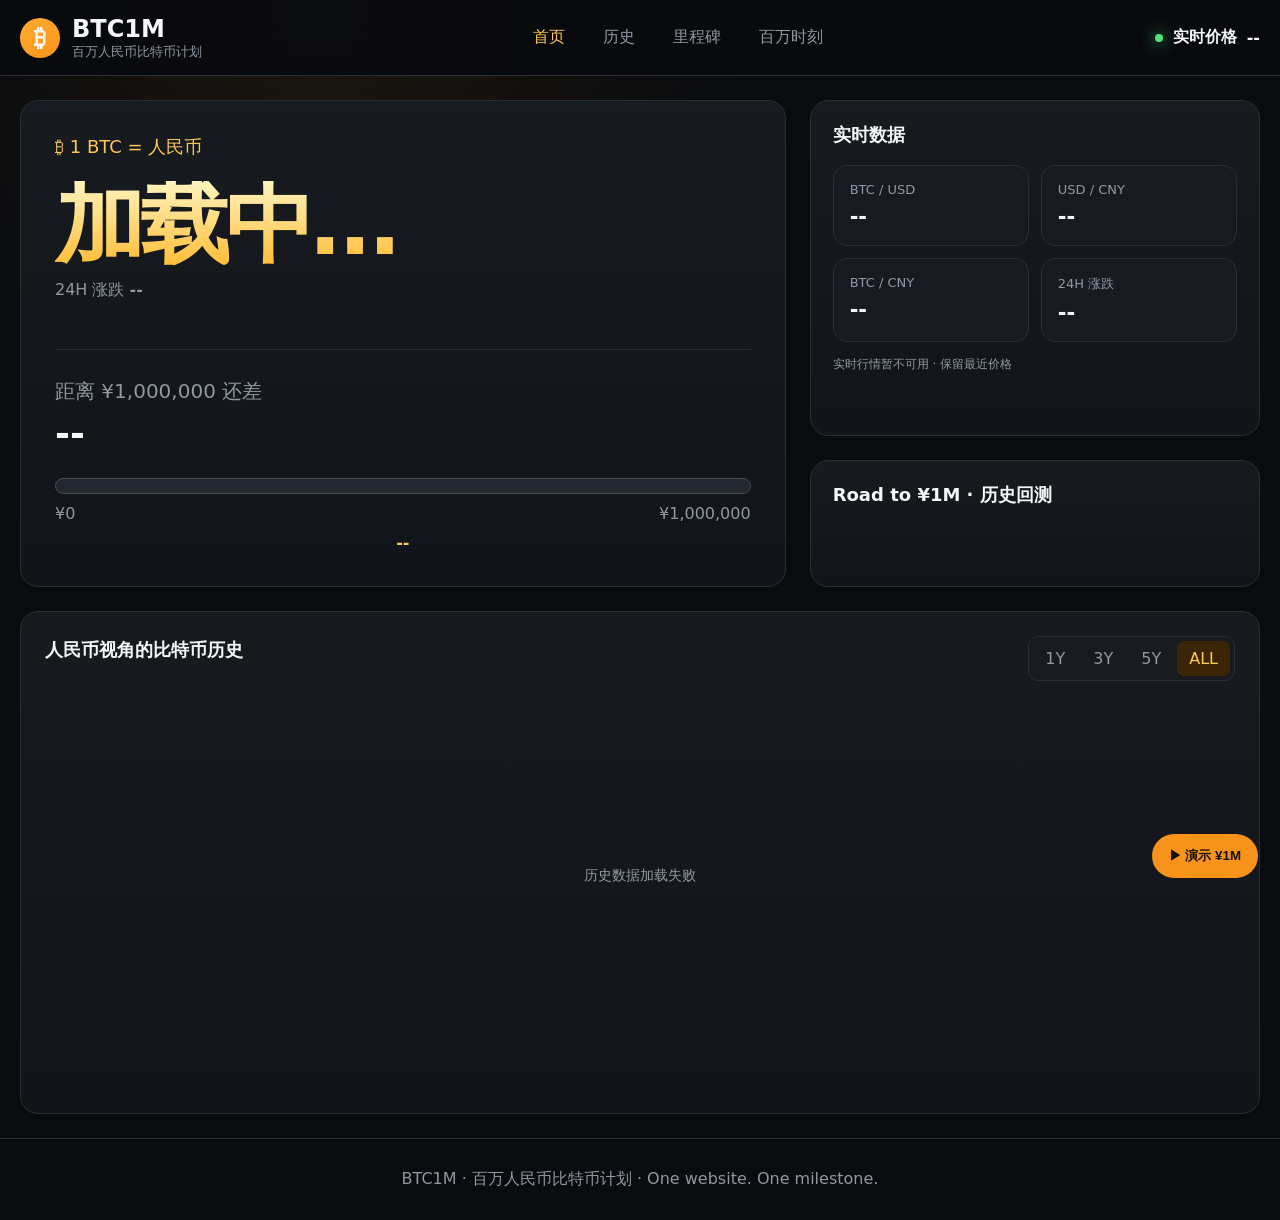
==== commit 455e64e8: "Make BTC1M price tick every second and simplify live UI" ====
--- a/index.html
+++ b/index.html
@@ -6,26 +6,32 @@
 <title>BTC1M — 百万人民币比特币计划</title>
 <meta name="description" content="记录 1 BTC 何时达到 ¥1,000,000，并从人民币视角回看比特币历史。"/>
 <style>
-:root{--bg:#090b0e;--panel:#11151a;--panel2:#171b21;--line:#282e36;--text:#f4f6f8;--muted:#8f98a4;--orange:#f7931a;--gold:#ffc857;--green:#4ee37b;--red:#ff5b62}*{box-sizing:border-box}body{margin:0;background:radial-gradient(circle at 25% 0%,rgba(247,147,26,.08),transparent 28%),var(--bg);color:var(--text);font-family:Inter,system-ui,-apple-system,BlinkMacSystemFont,"Segoe UI",sans-serif}.wrap{max-width:1480px;margin:auto;padding:0 20px}.nav{height:76px;display:flex;align-items:center;justify-content:space-between;border-bottom:1px solid var(--line);position:sticky;top:0;background:rgba(9,11,14,.9);backdrop-filter:blur(18px);z-index:20}.brand{display:flex;align-items:center;gap:12px}.coin{width:40px;height:40px;border-radius:50%;display:grid;place-items:center;background:linear-gradient(145deg,#ffad31,#f7931a);font-weight:900;font-size:24px}.brand b{font-size:24px}.brand small{display:block;color:var(--muted)}.tabs{display:flex;gap:26px}.tabs button,.range button{border:0;background:transparent;color:var(--muted);cursor:pointer;font:inherit}.tabs button.active,.tabs button:hover{color:var(--gold)}.live{display:flex;align-items:center;gap:10px;font-weight:800}.dot{width:8px;height:8px;border-radius:50%;background:var(--green);box-shadow:0 0 16px var(--green)}.grid{display:grid;grid-template-columns:1.7fr 1fr;gap:24px;padding:24px 0}.card{background:linear-gradient(180deg,rgba(255,255,255,.025),transparent),var(--panel);border:1px solid var(--line);border-radius:18px}.hero{padding:34px;min-height:450px;display:flex;flex-direction:column;justify-content:center}.eyebrow{color:var(--gold);font-size:18px}.price{font-size:clamp(58px,7vw,110px);line-height:.95;font-weight:900;letter-spacing:-.055em;margin:22px 0 14px;background:linear-gradient(180deg,#fff4be,#ffbd37);-webkit-background-clip:text;color:transparent}.meta{display:flex;gap:22px;flex-wrap:wrap;color:var(--muted)}.meta strong.up{color:var(--green)}.meta strong.down{color:var(--red)}.progressbox{margin-top:48px;border-top:1px solid var(--line);padding-top:28px}.remaining{font-size:20px;color:var(--muted)}.remaining b{display:block;color:var(--text);font-size:36px;margin-top:8px}.track{height:16px;background:#232830;border:1px solid #444c56;border-radius:999px;overflow:hidden;margin:24px 0 10px}.bar{height:100%;width:0;background:linear-gradient(90deg,#ffd34f,var(--orange));transition:width .5s}.tracklabels{display:flex;justify-content:space-between;color:var(--muted)}.pct{text-align:center;color:var(--gold);font-weight:900;margin-top:10px}.side{display:grid;gap:24px}.side .card{padding:22px}.title{font-size:18px;font-weight:800;margin:0 0 18px}.metrics{display:grid;grid-template-columns:1fr 1fr;gap:12px}.metric{padding:16px;border-radius:14px;background:var(--panel2);border:1px solid var(--line)}.metric span{display:block;color:var(--muted);font-size:13px}.metric b{display:block;font-size:21px;margin-top:8px}.source{color:var(--muted);font-size:12px;margin-top:14px}.road{display:grid;gap:10px}.roaditem{display:grid;grid-template-columns:22px 1fr auto;align-items:center;gap:8px;padding:8px 0;border-bottom:1px dashed #242a31;cursor:pointer}.badge{width:18px;height:18px;border-radius:50%;display:grid;place-items:center;font-size:11px;background:#242a31}.roaditem.passed .badge{background:var(--green);color:#071009}.roaditem.target .badge{background:var(--gold);color:#161009}.roaditem.passed .amount{color:var(--green)}.roaditem.target .amount{color:var(--gold)}.roaditem small{color:var(--muted)}.chartcard{padding:24px;margin-bottom:24px}.charthead{display:flex;justify-content:space-between;align-items:center;gap:12px}.range{display:flex;gap:4px;background:#171b20;border:1px solid var(--line);padding:4px;border-radius:10px}.range button{padding:8px 12px;border-radius:7px}.range button.active{background:#3a2607;color:var(--gold)}.chartwrap{position:relative;min-height:390px}canvas{width:100%;height:390px;display:block}.tooltip{position:absolute;display:none;pointer-events:none;background:#0e1115;border:1px solid #414852;border-radius:10px;padding:10px 12px;font-size:12px;box-shadow:0 10px 30px rgba(0,0,0,.35);min-width:150px}.tooltip b{display:block;color:var(--gold);font-size:14px;margin-bottom:4px}.loading{position:absolute;inset:0;display:grid;place-items:center;color:var(--muted);font-size:14px}.milestoneGrid{display:grid;grid-template-columns:repeat(5,1fr);gap:10px;margin-top:18px}.mile{padding:14px;border:1px solid var(--line);border-radius:12px;background:var(--panel2);cursor:pointer}.mile b{display:block;color:var(--gold);font-size:18px}.mile span{display:block;color:var(--muted);font-size:12px;margin-top:6px}.section{display:none}.section.active{display:block}.footer{padding:30px;text-align:center;color:var(--muted);border-top:1px solid var(--line)}.modal{position:fixed;inset:0;display:none;align-items:center;justify-content:center;background:rgba(0,0,0,.72);backdrop-filter:blur(10px);z-index:50}.modal.active{display:flex}.modalbox{width:min(520px,92vw);padding:28px;background:#11151a;border:1px solid #444;border-radius:20px}.close{float:right;border:0;background:#252b32;color:#fff;border-radius:10px;padding:8px 10px;cursor:pointer}.modalbox h2{font-size:36px;color:var(--gold);margin:10px 0}.demo{position:fixed;right:22px;bottom:22px;background:var(--orange);color:#16100a;border:0;border-radius:999px;padding:13px 17px;font-weight:900;cursor:pointer;z-index:12}.million{position:fixed;inset:0;display:none;align-items:center;justify-content:center;text-align:center;background:radial-gradient(circle,rgba(247,147,26,.25),rgba(0,0,0,.94) 45%);z-index:60}.million.active{display:flex}.million .big{font-size:clamp(70px,12vw,170px);font-weight:900;color:#ffd66b}.confetti{position:absolute;width:9px;height:15px;top:-20px;animation:fall 4s linear forwards}@keyframes fall{to{transform:translateY(110vh) rotate(720deg)}}@media(max-width:980px){.tabs{display:none}.grid{grid-template-columns:1fr}.milestoneGrid{grid-template-columns:repeat(2,1fr)}.price{font-size:clamp(50px,13vw,82px)}canvas,.chartwrap{height:300px;min-height:300px}}@media(max-width:560px){.wrap{padding:0 14px}.metrics{grid-template-columns:1fr}.hero{padding:24px}.price{font-size:50px}.milestoneGrid{grid-template-columns:1fr}.charthead{align-items:flex-start;flex-direction:column}.range{width:100%;overflow:auto}.live span:nth-child(2){display:none}}
+:root{--bg:#090b0e;--panel:#11151a;--panel2:#171b21;--line:#282e36;--text:#f4f6f8;--muted:#8f98a4;--orange:#f7931a;--gold:#ffc857;--green:#4ee37b;--red:#ff5b62}
+*{box-sizing:border-box}body{margin:0;background:radial-gradient(circle at 25% 0%,rgba(247,147,26,.08),transparent 28%),var(--bg);color:var(--text);font-family:Inter,system-ui,-apple-system,BlinkMacSystemFont,"Segoe UI",sans-serif}.wrap{max-width:1480px;margin:auto;padding:0 20px}.nav{height:76px;display:flex;align-items:center;justify-content:space-between;border-bottom:1px solid var(--line);position:sticky;top:0;background:rgba(9,11,14,.9);backdrop-filter:blur(18px);z-index:20}.brand{display:flex;align-items:center;gap:12px}.coin{width:40px;height:40px;border-radius:50%;display:grid;place-items:center;background:linear-gradient(145deg,#ffad31,#f7931a);font-weight:900;font-size:24px}.brand b{font-size:24px}.brand small{display:block;color:var(--muted)}.tabs{display:flex;gap:26px}.tabs button,.range button{border:0;background:transparent;color:var(--muted);cursor:pointer;font:inherit}.tabs button.active,.tabs button:hover{color:var(--gold)}.live{display:flex;align-items:center;gap:10px;font-weight:800}.dot{width:8px;height:8px;border-radius:50%;background:var(--green);box-shadow:0 0 16px var(--green)}.grid{display:grid;grid-template-columns:1.7fr 1fr;gap:24px;padding:24px 0}.card{background:linear-gradient(180deg,rgba(255,255,255,.025),transparent),var(--panel);border:1px solid var(--line);border-radius:18px}.hero{padding:34px;min-height:450px;display:flex;flex-direction:column;justify-content:center}.eyebrow{color:var(--gold);font-size:18px}.price{font-size:clamp(58px,7vw,110px);line-height:.95;font-weight:900;letter-spacing:-.055em;margin:22px 0 14px;background:linear-gradient(180deg,#fff4be,#ffbd37);-webkit-background-clip:text;color:transparent;transition:filter .2s}.price.up{filter:brightness(1.08)}.price.down{filter:saturate(.82)}.meta{display:flex;gap:22px;flex-wrap:wrap;color:var(--muted)}.meta strong.up{color:var(--green)}.meta strong.down{color:var(--red)}.progressbox{margin-top:48px;border-top:1px solid var(--line);padding-top:28px}.remaining{font-size:20px;color:var(--muted)}.remaining b{display:block;color:var(--text);font-size:36px;margin-top:8px}.track{height:16px;background:#232830;border:1px solid #444c56;border-radius:999px;overflow:hidden;margin:24px 0 10px}.bar{height:100%;width:0;background:linear-gradient(90deg,#ffd34f,var(--orange));transition:width .5s}.tracklabels{display:flex;justify-content:space-between;color:var(--muted)}.pct{text-align:center;color:var(--gold);font-weight:900;margin-top:10px}.side{display:grid;gap:24px}.side .card{padding:22px}.title{font-size:18px;font-weight:800;margin:0 0 18px}.metrics{display:grid;grid-template-columns:1fr 1fr;gap:12px}.metric{padding:16px;border-radius:14px;background:var(--panel2);border:1px solid var(--line)}.metric span{display:block;color:var(--muted);font-size:13px}.metric b{display:block;font-size:21px;margin-top:8px}.source{color:var(--muted);font-size:12px;margin-top:14px}.road{display:grid;gap:10px}.roaditem{display:grid;grid-template-columns:22px 1fr auto;align-items:center;gap:8px;padding:8px 0;border-bottom:1px dashed #242a31;cursor:pointer}.badge{width:18px;height:18px;border-radius:50%;display:grid;place-items:center;font-size:11px;background:#242a31}.roaditem.passed .badge{background:var(--green);color:#071009}.roaditem.target .badge{background:var(--gold);color:#161009}.roaditem.passed .amount{color:var(--green)}.roaditem.target .amount{color:var(--gold)}.roaditem small{color:var(--muted)}.chartcard{padding:24px;margin-bottom:24px}.charthead{display:flex;justify-content:space-between;align-items:center;gap:12px}.range{display:flex;gap:4px;background:#171b20;border:1px solid var(--line);padding:4px;border-radius:10px}.range button{padding:8px 12px;border-radius:7px}.range button.active{background:#3a2607;color:var(--gold)}.chartwrap{position:relative;min-height:390px}canvas{width:100%;height:390px;display:block}.tooltip{position:absolute;display:none;pointer-events:none;background:#0e1115;border:1px solid #414852;border-radius:10px;padding:10px 12px;font-size:12px;box-shadow:0 10px 30px rgba(0,0,0,.35);min-width:150px}.tooltip b{display:block;color:var(--gold);font-size:14px;margin-bottom:4px}.loading{position:absolute;inset:0;display:grid;place-items:center;color:var(--muted);font-size:14px}.milestoneGrid{display:grid;grid-template-columns:repeat(5,1fr);gap:10px;margin-top:18px}.mile{padding:14px;border:1px solid var(--line);border-radius:12px;background:var(--panel2);cursor:pointer}.mile b{display:block;color:var(--gold);font-size:18px}.mile span{display:block;color:var(--muted);font-size:12px;margin-top:6px}.section{display:none}.section.active{display:block}.footer{padding:30px;text-align:center;color:var(--muted);border-top:1px solid var(--line)}.modal{position:fixed;inset:0;display:none;align-items:center;justify-content:center;background:rgba(0,0,0,.72);backdrop-filter:blur(10px);z-index:50}.modal.active{display:flex}.modalbox{width:min(520px,92vw);padding:28px;background:#11151a;border:1px solid #444;border-radius:20px}.close{float:right;border:0;background:#252b32;color:#fff;border-radius:10px;padding:8px 10px;cursor:pointer}.modalbox h2{font-size:36px;color:var(--gold);margin:10px 0}.demo{position:fixed;right:22px;bottom:22px;background:var(--orange);color:#16100a;border:0;border-radius:999px;padding:13px 17px;font-weight:900;cursor:pointer;z-index:12}.million{position:fixed;inset:0;display:none;align-items:center;justify-content:center;text-align:center;background:radial-gradient(circle,rgba(247,147,26,.25),rgba(0,0,0,.94) 45%);z-index:60}.million.active{display:flex}.million .big{font-size:clamp(70px,12vw,170px);font-weight:900;color:#ffd66b}.confetti{position:absolute;width:9px;height:15px;top:-20px;animation:fall 4s linear forwards}@keyframes fall{to{transform:translateY(110vh) rotate(720deg)}}
+@media(max-width:980px){.tabs{display:none}.grid{grid-template-columns:1fr}.milestoneGrid{grid-template-columns:repeat(2,1fr)}.price{font-size:clamp(50px,13vw,82px)}canvas,.chartwrap{height:300px;min-height:300px}}@media(max-width:560px){.wrap{padding:0 14px}.metrics{grid-template-columns:1fr}.hero{padding:24px}.price{font-size:50px}.milestoneGrid{grid-template-columns:1fr}.charthead{align-items:flex-start;flex-direction:column}.range{width:100%;overflow:auto}.live span:nth-child(2){display:none}}
 </style>
 </head>
 <body>
 <header class="wrap nav"><div class="brand"><div class="coin">₿</div><div><b>BTC1M</b><small>百万人民币比特币计划</small></div></div><nav class="tabs"><button class="active" data-section="home">首页</button><button data-section="history">历史</button><button data-section="milestones">里程碑</button><button data-section="millionPage">百万时刻</button></nav><div class="live"><i class="dot"></i><span>实时价格</span><span id="navPrice">--</span></div></header>
-<main class="wrap"><section id="home" class="section active"><div class="grid"><div class="card hero"><div class="eyebrow">₿ 1 BTC = 人民币</div><div class="price" id="heroPrice">加载中…</div><div class="meta"><span>24H 涨跌 <strong id="change">--</strong></span><span>北京时间 <strong id="clock">--</strong></span><span>最近真实校准 <strong id="updated">--</strong></span></div><div class="progressbox"><div class="remaining">距离 ¥1,000,000 还差 <b id="remaining">--</b></div><div class="track"><div class="bar" id="bar"></div></div><div class="tracklabels"><span>¥0</span><span>¥1,000,000</span></div><div class="pct" id="pct">--</div></div></div><aside class="side"><div class="card"><h3 class="title">实时数据</h3><div class="metrics"><div class="metric"><span>BTC / USD</span><b id="btcUsd">--</b></div><div class="metric"><span>USD / CNY</span><b id="usdCny">--</b></div><div class="metric"><span>BTC / CNY</span><b id="btcCny">--</b></div><div class="metric"><span>24H 涨跌</span><b id="change2">--</b></div></div><div class="source" id="source">CoinGecko 实时价格 · 30 秒真实校准</div></div><div class="card"><h3 class="title">Road to ¥1M · 历史回测</h3><div id="road" class="road"></div></div></aside></div><div class="card chartcard"><div class="charthead"><h3 class="title">人民币视角的比特币历史</h3><div class="range"><button data-range="1Y">1Y</button><button data-range="3Y">3Y</button><button data-range="5Y">5Y</button><button class="active" data-range="ALL">ALL</button></div></div><div class="chartwrap"><canvas id="chart"></canvas><div id="chartLoading" class="loading">历史数据加载中…</div><div id="tooltip" class="tooltip"></div></div><div id="milestoneGrid" class="milestoneGrid"></div></div></section><section id="history" class="section"><div class="card chartcard" style="margin-top:24px"><h2>BTC/CNY 历史价格</h2><div class="chartwrap"><canvas id="chart2"></canvas><div id="chartLoading2" class="loading">历史数据加载中…</div><div id="tooltip2" class="tooltip"></div></div></div></section><section id="milestones" class="section"><div class="card chartcard" style="margin-top:24px"><h2>人民币里程碑回测</h2><div id="road2" class="road"></div></div></section><section id="millionPage" class="section"><div class="card hero" style="margin-top:24px;text-align:center"><div class="eyebrow">THE ROAD TO ¥1M</div><div class="price" style="cursor:default">¥1,000,000</div><p style="color:var(--muted)">突破后永久记录首次达到人民币 100 万的日期与市场快照。</p></div></section></main>
+<main class="wrap"><section id="home" class="section active"><div class="grid"><div class="card hero"><div class="eyebrow">₿ 1 BTC = 人民币</div><div class="price" id="heroPrice">加载中…</div><div class="meta"><span>24H 涨跌 <strong id="change">--</strong></span></div><div class="progressbox"><div class="remaining">距离 ¥1,000,000 还差 <b id="remaining">--</b></div><div class="track"><div class="bar" id="bar"></div></div><div class="tracklabels"><span>¥0</span><span>¥1,000,000</span></div><div class="pct" id="pct">--</div></div></div><aside class="side"><div class="card"><h3 class="title">实时数据</h3><div class="metrics"><div class="metric"><span>BTC / USD</span><b id="btcUsd">--</b></div><div class="metric"><span>USD / CNY</span><b id="usdCny">--</b></div><div class="metric"><span>BTC / CNY</span><b id="btcCny">--</b></div><div class="metric"><span>24H 涨跌</span><b id="change2">--</b></div></div><div class="source" id="source">实时行情 · 秒级展示</div></div><div class="card"><h3 class="title">Road to ¥1M · 历史回测</h3><div id="road" class="road"></div></div></aside></div><div class="card chartcard"><div class="charthead"><h3 class="title">人民币视角的比特币历史</h3><div class="range"><button data-range="1Y">1Y</button><button data-range="3Y">3Y</button><button data-range="5Y">5Y</button><button class="active" data-range="ALL">ALL</button></div></div><div class="chartwrap"><canvas id="chart"></canvas><div id="chartLoading" class="loading">历史数据加载中…</div><div id="tooltip" class="tooltip"></div></div><div id="milestoneGrid" class="milestoneGrid"></div></div></section><section id="history" class="section"><div class="card chartcard" style="margin-top:24px"><h2>BTC/CNY 历史价格</h2><div class="chartwrap"><canvas id="chart2"></canvas><div id="chartLoading2" class="loading">历史数据加载中…</div><div id="tooltip2" class="tooltip"></div></div></div></section><section id="milestones" class="section"><div class="card chartcard" style="margin-top:24px"><h2>人民币里程碑回测</h2><div id="road2" class="road"></div></div></section><section id="millionPage" class="section"><div class="card hero" style="margin-top:24px;text-align:center"><div class="eyebrow">THE ROAD TO ¥1M</div><div class="price" style="cursor:default">¥1,000,000</div><p style="color:var(--muted)">突破后永久记录首次达到人民币 100 万的日期与市场快照。</p></div></section></main>
 <footer class="footer">BTC1M · 百万人民币比特币计划 · One website. One milestone.</footer><button class="demo" id="demo">▶ 演示 ¥1M</button><div class="modal" id="modal"><div class="modalbox"><button id="closeModal" class="close">关闭</button><div style="color:var(--muted)">人民币里程碑</div><h2 id="modalPrice">--</h2><div id="modalText"></div></div></div><div class="million" id="million"><div><div>₿</div><div class="big">¥1,000,000</div><h2>ONE BITCOIN · ONE MILLION RMB</h2><p>百万人民币比特币计划 · 第一阶段完成</p><button class="demo" style="position:static" id="closeMillion">继续记录</button></div></div>
 <script>
-const $=id=>document.getElementById(id),S={target:1e6,current:0,real:0,btcUsd:0,usdCny:0,change:0,history:[],range:'ALL',milestones:{},ath:0};const levels=[500000,600000,700000,800000,900000,1000000];const fmt=n=>'¥'+Number(n).toLocaleString('en-US',{minimumFractionDigits:2,maximumFractionDigits:2}),usd=n=>'$'+Number(n).toLocaleString('en-US',{minimumFractionDigits:2,maximumFractionDigits:2}),dt=ts=>new Intl.DateTimeFormat('zh-CN',{timeZone:'Asia/Shanghai',year:'numeric',month:'2-digit',day:'2-digit'}).format(new Date(ts)),ym=ts=>new Intl.DateTimeFormat('zh-CN',{timeZone:'Asia/Shanghai',year:'numeric',month:'2-digit'}).format(new Date(ts));
-function updateClock(){$('clock').textContent=new Intl.DateTimeFormat('zh-CN',{timeZone:'Asia/Shanghai',year:'numeric',month:'2-digit',day:'2-digit',hour:'2-digit',minute:'2-digit',second:'2-digit',hour12:false}).format(new Date())}
-function render(real=false){const p=S.current||S.real;if(!p)return;$('heroPrice').textContent=fmt(p);$('navPrice').textContent=fmt(p);$('btcCny').textContent=fmt(p);$('btcUsd').textContent=usd(p/S.usdCny);$('usdCny').textContent=S.usdCny.toFixed(4);$('remaining').textContent=fmt(Math.max(S.target-p,0));const pc=p/S.target*100;$('bar').style.width=Math.min(pc,100)+'%';$('pct').textContent=pc.toFixed(2)+'% TO ¥1,000,000';if(real){$('change').textContent=(S.change>=0?'+':'')+S.change.toFixed(2)+'%';$('change').className=S.change>=0?'up':'down';$('change2').textContent=$('change').textContent;$('change2').style.color=S.change>=0?'var(--green)':'var(--red)';$('updated').textContent=new Intl.DateTimeFormat('zh-CN',{timeZone:'Asia/Shanghai',hour:'2-digit',minute:'2-digit',second:'2-digit',hour12:false}).format(new Date())}}
-async function fetchPrice(){try{const r=await fetch('https://api.coingecko.com/api/v3/simple/price?ids=bitcoin&vs_currencies=usd,cny&include_24hr_change=true');const d=await r.json(),b=d.bitcoin;if(!b?.usd||!b?.cny)throw 0;S.btcUsd=b.usd;S.usdCny=b.cny/b.usd;S.real=b.cny;S.current=b.cny;S.change=b.usd_24h_change||0;render(true)}catch(e){$('source').textContent='实时价格暂不可用，保留最近一次数据'}}
-async function fetchHistory(){try{const r=await fetch('/api/history');if(!r.ok)throw new Error('history '+r.status);const d=await r.json();if(!Array.isArray(d.prices)||!d.prices.length)throw 0;S.history=d.prices.map(x=>({t:+x[0],p:+x[1]})).filter(x=>Number.isFinite(x.t)&&Number.isFinite(x.p)&&x.p>0);S.ath=Math.max(...S.history.map(x=>x.p));backtest();drawAll();$('chartLoading').style.display='none';$('chartLoading2').style.display='none';$('source').textContent+=' · 历史数据：'+(d.source||'BTC/CNY')}catch(e){$('chartLoading').textContent='历史数据暂时加载失败';$('chartLoading2').textContent='历史数据暂时加载失败';console.error(e)}}
-function backtest(){S.milestones={};levels.forEach(level=>{const hit=S.history.find(x=>x.p>=level);S.milestones[level]=hit?{hit:true,date:dt(hit.t),price:hit.p}:{hit:false}});renderRoad();renderMilestones()}
-function renderRoad(){const html=levels.map(v=>{const m=S.milestones[v],hit=m?.hit;return `<div class="roaditem ${hit?'passed':v===1e6?'target':''}" data-m="${v}"><span class="badge">${hit?'✓':v===1e6?'★':'·'}</span><span class="amount">${v===1e6?'¥1,000,000':'¥'+v/10000+'万'}</span><small>${hit?m.date:'历史未突破'}</small></div>`}).join('');$('road').innerHTML=html;$('road2').innerHTML=html;document.querySelectorAll('[data-m]').forEach(x=>x.onclick=()=>openMilestone(+x.dataset.m))}
-function renderMilestones(){$('milestoneGrid').innerHTML=levels.slice(1).map(v=>{const m=S.milestones[v];return `<div class="mile" data-m="${v}"><b>${v/10000}万</b><span>${m?.hit?m.date:'历史未突破'}</span></div>`}).join('');document.querySelectorAll('.mile').forEach(x=>x.onclick=()=>openMilestone(+x.dataset.m))}
-function openMilestone(v){const m=S.milestones[v];$('modalPrice').textContent=fmt(v);$('modalText').innerHTML=m?.hit?`<p><b>首次日线达到/超过：</b>${m.date}</p><p><b>当日 BTC/CNY：</b>${fmt(m.price)}</p>`:`<p>截至当前历史日线数据，尚未达到 ${fmt(v)}。</p><p><b>历史最高：</b>${S.ath?fmt(S.ath):'加载中'}</p>`;$('modal').classList.add('active')}
-function filtered(){if(!S.history.length)return[];if(S.range==='ALL')return S.history;const years=+S.range.replace('Y','');return S.history.filter(x=>x.t>=Date.now()-years*365.25*864e5)}
-function drawChart(canvas,tip){const data=filtered();if(data.length<2)return;const dpr=devicePixelRatio||1,w=canvas.clientWidth||900,h=canvas.clientHeight||390;canvas.width=w*dpr;canvas.height=h*dpr;const c=canvas.getContext('2d');c.setTransform(dpr,0,0,dpr,0,0);const L=74,R=20,T=20,B=52,max=Math.max(1e6,Math.max(...data.map(x=>x.p))*1.08),X=i=>L+(w-L-R)*i/(data.length-1),Y=v=>T+(h-T-B)*(1-v/max);c.clearRect(0,0,w,h);c.font='12px system-ui';c.fillStyle='#8f98a4';c.strokeStyle='#282e36';c.lineWidth=1;for(let k=0;k<=5;k++){const v=max*(5-k)/5,y=T+(h-T-B)*k/5;c.beginPath();c.moveTo(L,y);c.lineTo(w-R,y);c.stroke();c.fillText('¥'+Math.round(v/10000)+'万',8,y+4)}const n=w<620?4:7;for(let k=0;k<n;k++){const idx=Math.round((data.length-1)*k/(n-1)),x=X(idx),label=S.range==='ALL'?String(new Date(data[idx].t).getFullYear()):ym(data[idx].t);c.fillText(label,Math.max(L,x-22),h-18)}c.strokeStyle='#f7931a';c.lineWidth=2;c.beginPath();data.forEach((o,i)=>i?c.lineTo(X(i),Y(o.p)):c.moveTo(X(i),Y(o.p)));c.stroke();c.strokeStyle='#806021';c.setLineDash([5,5]);c.beginPath();c.moveTo(L,Y(1e6));c.lineTo(w-R,Y(1e6));c.stroke();c.setLineDash([]);const show=e=>{const r=canvas.getBoundingClientRect(),mx=e.clientX-r.left,idx=Math.max(0,Math.min(data.length-1,Math.round((mx-L)/(w-L-R)*(data.length-1)))),o=data[idx];tip.innerHTML=`<b>${dt(o.t)}</b>${fmt(o.p)}`;tip.style.display='block';tip.style.left=Math.min(w-170,Math.max(4,X(idx)-70))+'px';tip.style.top=Math.max(6,Y(o.p)-58)+'px'};canvas.onmousemove=show;canvas.ontouchmove=e=>{if(e.touches[0])show(e.touches[0])};canvas.onmouseleave=()=>tip.style.display='none'}
+const $=id=>document.getElementById(id),S={target:1e6,current:0,real:0,btcUsd:0,usdCny:0,change:0,history:[],range:'ALL',milestones:{},ath:0};
+const levels=[500000,600000,700000,800000,900000,1000000];
+const fmt=n=>'¥'+Number(n).toLocaleString('en-US',{minimumFractionDigits:2,maximumFractionDigits:2}),usd=n=>'$'+Number(n).toLocaleString('en-US',{minimumFractionDigits:2,maximumFractionDigits:2}),dt=ts=>new Intl.DateTimeFormat('zh-CN',{timeZone:'Asia/Shanghai',year:'numeric',month:'2-digit',day:'2-digit'}).format(new Date(ts)),ym=ts=>new Intl.DateTimeFormat('zh-CN',{timeZone:'Asia/Shanghai',year:'numeric',month:'2-digit'}).format(new Date(ts));
+function render(real=false){const p=S.current||S.real;if(!p)return;$('heroPrice').textContent=fmt(p);$('navPrice').textContent=fmt(p);$('btcCny').textContent=fmt(p);$('btcUsd').textContent=usd(p/S.usdCny);$('usdCny').textContent=S.usdCny.toFixed(4);$('remaining').textContent=fmt(Math.max(S.target-p,0));const pc=p/S.target*100;$('bar').style.width=Math.min(pc,100)+'%';$('pct').textContent=pc.toFixed(2)+'% TO ¥1,000,000';if(real){$('change').textContent=(S.change>=0?'+':'')+S.change.toFixed(2)+'%';$('change').className=S.change>=0?'up':'down';$('change2').textContent=$('change').textContent;$('change2').style.color=S.change>=0?'var(--green)':'var(--red)'}}
+async function fetchPrice(){try{const r=await fetch('https://api.coingecko.com/api/v3/simple/price?ids=bitcoin&vs_currencies=usd,cny&include_24hr_change=true');const d=await r.json(),b=d.bitcoin;if(!b?.usd||!b?.cny)throw 0;S.btcUsd=b.usd;S.usdCny=b.cny/b.usd;S.real=b.cny;if(!S.current)S.current=b.cny;S.change=b.usd_24h_change||0;render(true)}catch(e){$('source').textContent='实时行情暂不可用 · 保留最近价格'}}
+function tick(){if(!S.real)return;const prev=S.current||S.real;const drift=(Math.random()-.5)*.00018;let next=prev*(1+drift);next+=(S.real-next)*.12;S.current=Math.max(0,next);const hero=$('heroPrice');hero.classList.remove('up','down');hero.classList.add(S.current>=prev?'up':'down');render(false);setTimeout(()=>hero.classList.remove('up','down'),220)}
+async function fetchHistory(){try{const r=await fetch('/api/history');if(!r.ok)throw 0;const d=await r.json();if(!Array.isArray(d.prices)||!d.prices.length)throw 0;S.history=d.prices.map(x=>({t:x[0],p:x[1]})).filter(x=>Number.isFinite(x.p));S.ath=Math.max(...S.history.map(x=>x.p));$('chartLoading').style.display='none';$('chartLoading2').style.display='none';backtest();drawAll()}catch(e){$('chartLoading').textContent='历史数据加载失败';$('chartLoading2').textContent='历史数据加载失败'}}
+function backtest(){S.milestones={};levels.forEach(level=>{const hit=S.history.find(x=>x.p>=level);S.milestones[level]=hit?{hit:true,date:dt(hit.t),ts:hit.t,price:hit.p}:{hit:false,date:null,price:null}});renderRoad();renderMilestoneGrid()}
+function renderRoad(){const html=levels.map(v=>{const m=S.milestones[v],hit=m?.hit;return `<div class="roaditem ${hit?'passed':v===1e6?'target':''}" data-m="${v}"><span class="badge">${hit?'✓':v===1e6?'★':'·'}</span><span class="amount">${v===1e6?'¥1,000,000':'¥'+(v/10000)+'万'}</span><small>${m?hit?'首次日线≥：'+m.date:'历史未突破':'加载中'}</small></div>`}).join('');$('road').innerHTML=html;$('road2').innerHTML=html;document.querySelectorAll('[data-m]').forEach(x=>x.onclick=()=>openMilestone(+x.dataset.m))}
+function renderMilestoneGrid(){$('milestoneGrid').innerHTML=levels.slice(1).map(v=>{const m=S.milestones[v];return `<div class="mile" data-m="${v}"><b>${v/10000}万</b><span>${m?.hit?m.date+' · '+fmt(m.price):'历史未突破'}</span></div>`}).join('');document.querySelectorAll('.mile').forEach(x=>x.onclick=()=>openMilestone(+x.dataset.m))}
+function openMilestone(v){const m=S.milestones[v];$('modalPrice').textContent=fmt(v);$('modalText').innerHTML=m?.hit?`<p><b>首次日线达到/超过：</b>${m.date}</p><p><b>当日 BTC/CNY：</b>${fmt(m.price)}</p>`:`<p>历史日线尚未达到 ${fmt(v)}。</p><p><b>历史最高：</b>${S.ath?fmt(S.ath):'加载中'}</p>`;$('modal').classList.add('active')}
+function filtered(){if(!S.history.length)return[];if(S.range==='ALL')return S.history;const years=+S.range.replace('Y',''),cutoff=Date.now()-years*365.25*864e5;return S.history.filter(x=>x.t>=cutoff)}
+function drawChart(canvas,tip){const data=filtered();if(!data.length)return;const dpr=devicePixelRatio||1,w=canvas.clientWidth,h=canvas.clientHeight;canvas.width=w*dpr;canvas.height=h*dpr;const c=canvas.getContext('2d');c.scale(dpr,dpr);const padL=72,padR=18,padT=22,padB=48,max=Math.max(1e6,Math.max(...data.map(x=>x.p))*1.08),X=i=>padL+(w-padL-padR)*i/(data.length-1),Y=v=>padT+(h-padT-padB)*(1-v/max);c.clearRect(0,0,w,h);c.font='12px system-ui';c.fillStyle='#8f98a4';c.strokeStyle='#282e36';for(let k=0;k<=5;k++){const v=max*(5-k)/5,y=padT+(h-padT-padB)*k/5;c.beginPath();c.moveTo(padL,y);c.lineTo(w-padR,y);c.stroke();c.fillText('¥'+Math.round(v/10000)+'万',6,y+4)}for(let k=0;k<6;k++){const idx=Math.round((data.length-1)*k/5),x=X(idx),label=S.range==='ALL'?String(new Date(data[idx].t).getFullYear()):ym(data[idx].t);c.fillText(label,Math.max(padL,x-22),h-16)}c.strokeStyle='#f7931a';c.lineWidth=2;c.beginPath();data.forEach((o,i)=>i?c.lineTo(X(i),Y(o.p)):c.moveTo(X(i),Y(o.p)));c.stroke();c.strokeStyle='#7b5a19';c.setLineDash([5,5]);c.beginPath();c.moveTo(padL,Y(1e6));c.lineTo(w-padR,Y(1e6));c.stroke();c.setLineDash([]);canvas.onmousemove=e=>showTip(e,canvas,tip,data,X,Y);canvas.ontouchmove=e=>{if(e.touches[0])showTip(e.touches[0],canvas,tip,data,X,Y)};canvas.onmouseleave=()=>tip.style.display='none'}
+function showTip(e,canvas,tip,data,X,Y){const r=canvas.getBoundingClientRect(),mx=e.clientX-r.left,idx=Math.max(0,Math.min(data.length-1,Math.round((mx-72)/(canvas.clientWidth-90)*(data.length-1)))),o=data[idx];tip.innerHTML=`<b>${dt(o.t)}</b>${fmt(o.p)}`;tip.style.display='block';tip.style.left=Math.min(canvas.clientWidth-170,Math.max(0,X(idx)-70))+'px';tip.style.top=Math.max(6,Y(o.p)-60)+'px'}
 function drawAll(){drawChart($('chart'),$('tooltip'));drawChart($('chart2'),$('tooltip2'))}
-document.querySelectorAll('[data-range]').forEach(b=>b.onclick=()=>{document.querySelectorAll('[data-range]').forEach(x=>x.classList.remove('active'));b.classList.add('active');S.range=b.dataset.range;drawAll()});document.querySelectorAll('[data-section]').forEach(b=>b.onclick=()=>{document.querySelectorAll('[data-section]').forEach(x=>x.classList.remove('active'));b.classList.add('active');document.querySelectorAll('.section').forEach(s=>s.classList.remove('active'));$(b.dataset.section).classList.add('active');setTimeout(drawAll,80)});$('closeModal').onclick=()=>$('modal').classList.remove('active');$('modal').onclick=e=>{if(e.target===$('modal'))$('modal').classList.remove('active')};$('demo').onclick=()=>{$('million').classList.add('active');for(let i=0;i<70;i++){const x=document.createElement('i');x.className='confetti';x.style.left=Math.random()*100+'%';x.style.background=['#f7931a','#ffc857','#fff','#4ee37b'][i%4];x.style.animationDelay=Math.random()+'s';$('million').appendChild(x);setTimeout(()=>x.remove(),5000)}};$('closeMillion').onclick=()=>$('million').classList.remove('active');window.addEventListener('resize',drawAll);setInterval(updateClock,1000);updateClock();fetchPrice();fetchHistory();setInterval(fetchPrice,30000);
+document.querySelectorAll('[data-range]').forEach(b=>b.onclick=()=>{document.querySelectorAll('[data-range]').forEach(x=>x.classList.remove('active'));b.classList.add('active');S.range=b.dataset.range;drawAll()});document.querySelectorAll('[data-section]').forEach(b=>b.onclick=()=>{document.querySelectorAll('[data-section]').forEach(x=>x.classList.remove('active'));b.classList.add('active');document.querySelectorAll('.section').forEach(s=>s.classList.remove('active'));$(b.dataset.section).classList.add('active');setTimeout(drawAll,80)});$('closeModal').onclick=()=>$('modal').classList.remove('active');$('modal').onclick=e=>{if(e.target===$('modal'))$('modal').classList.remove('active')};$('demo').onclick=()=>{$('million').classList.add('active');for(let i=0;i<70;i++){const x=document.createElement('i');x.className='confetti';x.style.left=Math.random()*100+'%';x.style.background=['#f7931a','#ffc857','#fff','#4ee37b'][i%4];x.style.animationDelay=Math.random()+'s';$('million').appendChild(x);setTimeout(()=>x.remove(),5000)}};$('closeMillion').onclick=()=>$('million').classList.remove('active');window.addEventListener('resize',drawAll);
+fetchPrice();fetchHistory();setInterval(tick,1000);setInterval(fetchPrice,30000);
 </script>
 </body></html>
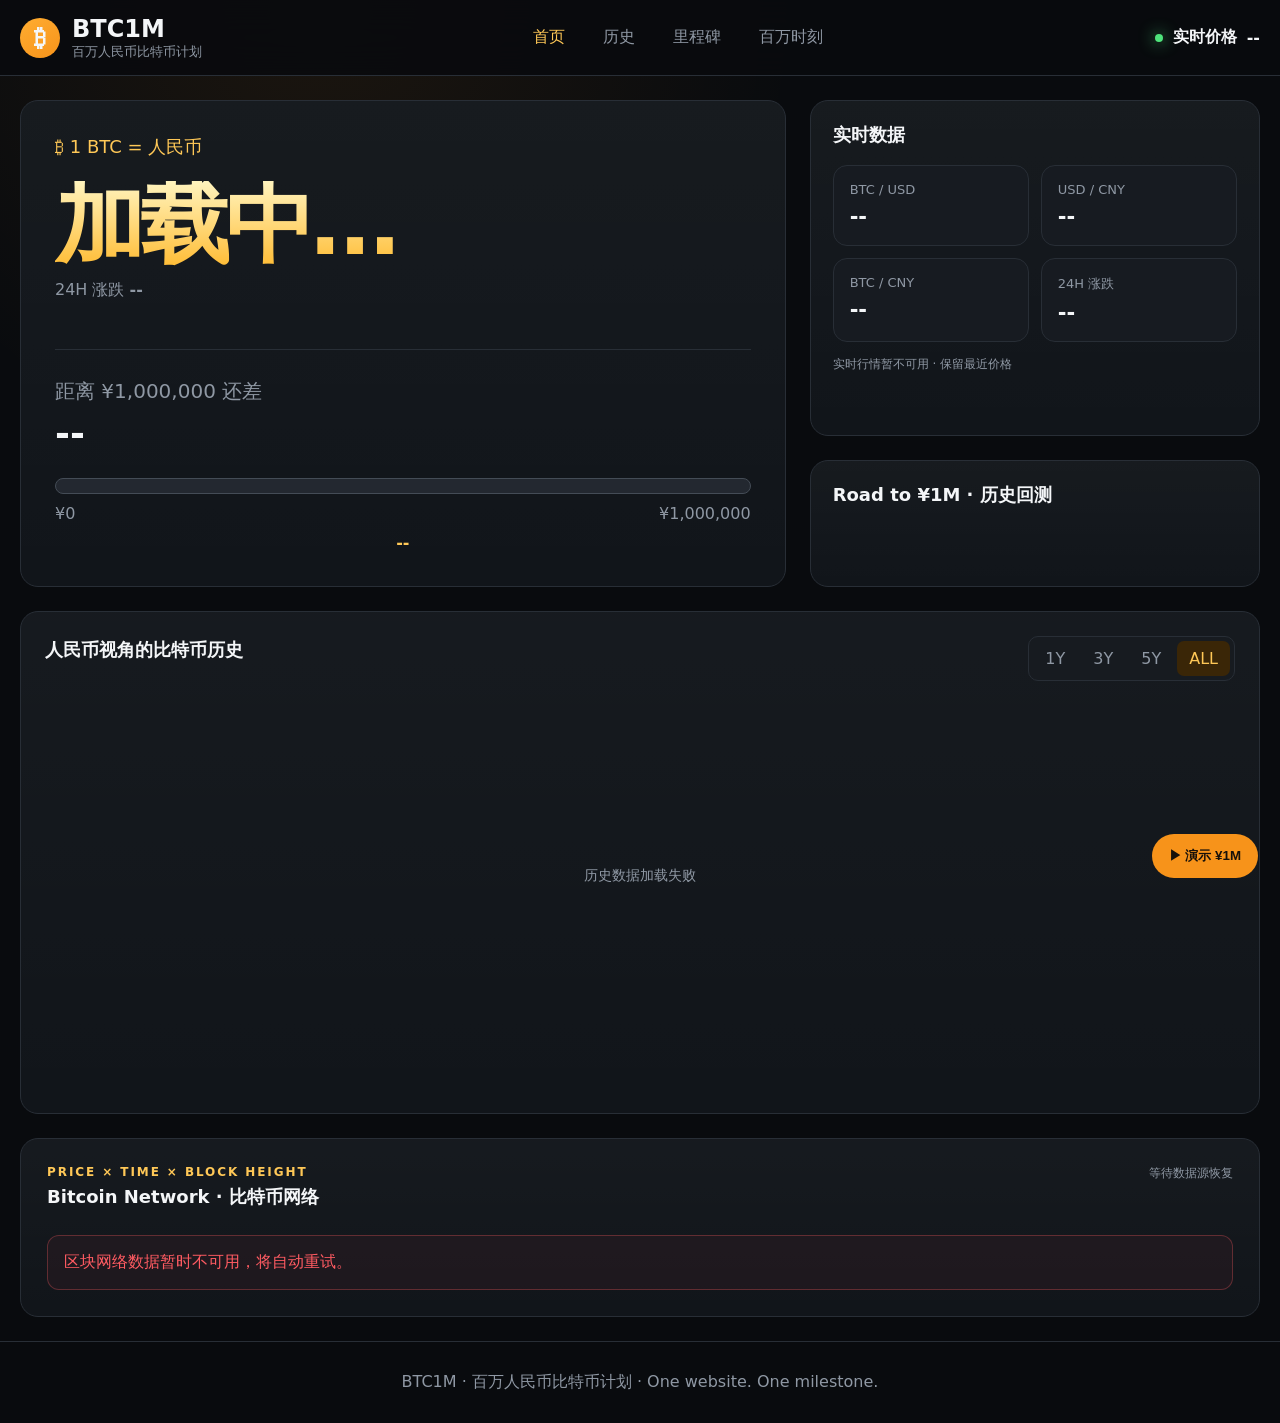
==== commit fa378582: "Add Bitcoin network block timeline" ====
--- a/index.html
+++ b/index.html
@@ -9,6 +9,8 @@
 :root{--bg:#090b0e;--panel:#11151a;--panel2:#171b21;--line:#282e36;--text:#f4f6f8;--muted:#8f98a4;--orange:#f7931a;--gold:#ffc857;--green:#4ee37b;--red:#ff5b62}
 *{box-sizing:border-box}body{margin:0;background:radial-gradient(circle at 25% 0%,rgba(247,147,26,.08),transparent 28%),var(--bg);color:var(--text);font-family:Inter,system-ui,-apple-system,BlinkMacSystemFont,"Segoe UI",sans-serif}.wrap{max-width:1480px;margin:auto;padding:0 20px}.nav{height:76px;display:flex;align-items:center;justify-content:space-between;border-bottom:1px solid var(--line);position:sticky;top:0;background:rgba(9,11,14,.9);backdrop-filter:blur(18px);z-index:20}.brand{display:flex;align-items:center;gap:12px}.coin{width:40px;height:40px;border-radius:50%;display:grid;place-items:center;background:linear-gradient(145deg,#ffad31,#f7931a);font-weight:900;font-size:24px}.brand b{font-size:24px}.brand small{display:block;color:var(--muted)}.tabs{display:flex;gap:26px}.tabs button,.range button{border:0;background:transparent;color:var(--muted);cursor:pointer;font:inherit}.tabs button.active,.tabs button:hover{color:var(--gold)}.live{display:flex;align-items:center;gap:10px;font-weight:800}.dot{width:8px;height:8px;border-radius:50%;background:var(--green);box-shadow:0 0 16px var(--green)}.grid{display:grid;grid-template-columns:1.7fr 1fr;gap:24px;padding:24px 0}.card{background:linear-gradient(180deg,rgba(255,255,255,.025),transparent),var(--panel);border:1px solid var(--line);border-radius:18px}.hero{padding:34px;min-height:450px;display:flex;flex-direction:column;justify-content:center}.eyebrow{color:var(--gold);font-size:18px}.price{font-size:clamp(58px,7vw,110px);line-height:.95;font-weight:900;letter-spacing:-.055em;margin:22px 0 14px;background:linear-gradient(180deg,#fff4be,#ffbd37);-webkit-background-clip:text;color:transparent;transition:filter .2s}.price.up{filter:brightness(1.08)}.price.down{filter:saturate(.82)}.meta{display:flex;gap:22px;flex-wrap:wrap;color:var(--muted)}.meta strong.up{color:var(--green)}.meta strong.down{color:var(--red)}.progressbox{margin-top:48px;border-top:1px solid var(--line);padding-top:28px}.remaining{font-size:20px;color:var(--muted)}.remaining b{display:block;color:var(--text);font-size:36px;margin-top:8px}.track{height:16px;background:#232830;border:1px solid #444c56;border-radius:999px;overflow:hidden;margin:24px 0 10px}.bar{height:100%;width:0;background:linear-gradient(90deg,#ffd34f,var(--orange));transition:width .5s}.tracklabels{display:flex;justify-content:space-between;color:var(--muted)}.pct{text-align:center;color:var(--gold);font-weight:900;margin-top:10px}.side{display:grid;gap:24px}.side .card{padding:22px}.title{font-size:18px;font-weight:800;margin:0 0 18px}.metrics{display:grid;grid-template-columns:1fr 1fr;gap:12px}.metric{padding:16px;border-radius:14px;background:var(--panel2);border:1px solid var(--line)}.metric span{display:block;color:var(--muted);font-size:13px}.metric b{display:block;font-size:21px;margin-top:8px}.source{color:var(--muted);font-size:12px;margin-top:14px}.road{display:grid;gap:10px}.roaditem{display:grid;grid-template-columns:22px 1fr auto;align-items:center;gap:8px;padding:8px 0;border-bottom:1px dashed #242a31;cursor:pointer}.badge{width:18px;height:18px;border-radius:50%;display:grid;place-items:center;font-size:11px;background:#242a31}.roaditem.passed .badge{background:var(--green);color:#071009}.roaditem.target .badge{background:var(--gold);color:#161009}.roaditem.passed .amount{color:var(--green)}.roaditem.target .amount{color:var(--gold)}.roaditem small{color:var(--muted)}.chartcard{padding:24px;margin-bottom:24px}.charthead{display:flex;justify-content:space-between;align-items:center;gap:12px}.range{display:flex;gap:4px;background:#171b20;border:1px solid var(--line);padding:4px;border-radius:10px}.range button{padding:8px 12px;border-radius:7px}.range button.active{background:#3a2607;color:var(--gold)}.chartwrap{position:relative;min-height:390px}canvas{width:100%;height:390px;display:block}.tooltip{position:absolute;display:none;pointer-events:none;background:#0e1115;border:1px solid #414852;border-radius:10px;padding:10px 12px;font-size:12px;box-shadow:0 10px 30px rgba(0,0,0,.35);min-width:150px}.tooltip b{display:block;color:var(--gold);font-size:14px;margin-bottom:4px}.loading{position:absolute;inset:0;display:grid;place-items:center;color:var(--muted);font-size:14px}.milestoneGrid{display:grid;grid-template-columns:repeat(5,1fr);gap:10px;margin-top:18px}.mile{padding:14px;border:1px solid var(--line);border-radius:12px;background:var(--panel2);cursor:pointer}.mile b{display:block;color:var(--gold);font-size:18px}.mile span{display:block;color:var(--muted);font-size:12px;margin-top:6px}.section{display:none}.section.active{display:block}.footer{padding:30px;text-align:center;color:var(--muted);border-top:1px solid var(--line)}.modal{position:fixed;inset:0;display:none;align-items:center;justify-content:center;background:rgba(0,0,0,.72);backdrop-filter:blur(10px);z-index:50}.modal.active{display:flex}.modalbox{width:min(520px,92vw);padding:28px;background:#11151a;border:1px solid #444;border-radius:20px}.close{float:right;border:0;background:#252b32;color:#fff;border-radius:10px;padding:8px 10px;cursor:pointer}.modalbox h2{font-size:36px;color:var(--gold);margin:10px 0}.demo{position:fixed;right:22px;bottom:22px;background:var(--orange);color:#16100a;border:0;border-radius:999px;padding:13px 17px;font-weight:900;cursor:pointer;z-index:12}.million{position:fixed;inset:0;display:none;align-items:center;justify-content:center;text-align:center;background:radial-gradient(circle,rgba(247,147,26,.25),rgba(0,0,0,.94) 45%);z-index:60}.million.active{display:flex}.million .big{font-size:clamp(70px,12vw,170px);font-weight:900;color:#ffd66b}.confetti{position:absolute;width:9px;height:15px;top:-20px;animation:fall 4s linear forwards}@keyframes fall{to{transform:translateY(110vh) rotate(720deg)}}
 @media(max-width:980px){.tabs{display:none}.grid{grid-template-columns:1fr}.milestoneGrid{grid-template-columns:repeat(2,1fr)}.price{font-size:clamp(50px,13vw,82px)}canvas,.chartwrap{height:300px;min-height:300px}}@media(max-width:560px){.wrap{padding:0 14px}.metrics{grid-template-columns:1fr}.hero{padding:24px}.price{font-size:50px}.milestoneGrid{grid-template-columns:1fr}.charthead{align-items:flex-start;flex-direction:column}.range{width:100%;overflow:auto}.live span:nth-child(2){display:none}}
+.network{padding:26px;margin-bottom:24px;overflow:hidden}.networkHead{display:flex;align-items:flex-start;justify-content:space-between;gap:16px;margin-bottom:20px}.networkHead .title{margin:6px 0}.networkKicker{color:var(--gold);font-size:12px;font-weight:900;letter-spacing:.16em}.networkStatus{color:var(--muted);font-size:12px}.networkMetrics{display:grid;grid-template-columns:repeat(4,1fr);gap:12px}.networkMetric{padding:16px;border:1px solid var(--line);border-radius:14px;background:linear-gradient(145deg,rgba(247,147,26,.055),transparent),var(--panel2)}.networkMetric span{display:block;color:var(--muted);font-size:12px}.networkMetric b{display:block;margin-top:8px;font-size:20px;overflow:hidden;text-overflow:ellipsis}.networkMetric b.hash{font:700 13px ui-monospace,SFMono-Regular,monospace;color:var(--gold)}.blockTitle{display:flex;justify-content:space-between;margin:24px 0 12px;color:var(--muted);font-size:12px}.blockRail{display:grid;grid-template-columns:repeat(10,minmax(125px,1fr));gap:10px;overflow:auto;padding:6px 0 10px}.block{position:relative;min-height:126px;padding:16px 13px;border:1px solid var(--line);border-radius:13px;background:#0d1014}.block:first-child{border-color:#785319;box-shadow:inset 0 0 30px rgba(247,147,26,.05)}.block:before{content:'';position:absolute;top:-5px;left:14px;width:8px;height:8px;border-radius:50%;background:var(--orange);box-shadow:0 0 12px rgba(247,147,26,.8)}.block b{display:block;color:var(--gold)}.block small{display:block;color:var(--muted);margin-top:8px;white-space:nowrap}.networkError{display:none;color:var(--red);padding:16px;border:1px solid rgba(255,91,98,.3);border-radius:12px;background:rgba(255,91,98,.05)}
+@media(max-width:980px){.networkMetrics{grid-template-columns:repeat(2,1fr)}}@media(max-width:560px){.networkMetrics{grid-template-columns:1fr}.networkHead{flex-direction:column}.blockTitle{gap:16px}}
 </style>
 </head>
 <body>
@@ -17,12 +19,15 @@
 <footer class="footer">BTC1M · 百万人民币比特币计划 · One website. One milestone.</footer><button class="demo" id="demo">▶ 演示 ¥1M</button><div class="modal" id="modal"><div class="modalbox"><button id="closeModal" class="close">关闭</button><div style="color:var(--muted)">人民币里程碑</div><h2 id="modalPrice">--</h2><div id="modalText"></div></div></div><div class="million" id="million"><div><div>₿</div><div class="big">¥1,000,000</div><h2>ONE BITCOIN · ONE MILLION RMB</h2><p>百万人民币比特币计划 · 第一阶段完成</p><button class="demo" style="position:static" id="closeMillion">继续记录</button></div></div>
 <script>
 const $=id=>document.getElementById(id),S={target:1e6,current:0,real:0,btcUsd:0,usdCny:0,change:0,history:[],range:'ALL',milestones:{},ath:0};
+document.querySelector('#home .chartcard').insertAdjacentHTML('afterend','<div class="card network"><div class="networkHead"><div><div class="networkKicker">PRICE × TIME × BLOCK HEIGHT</div><h3 class="title">Bitcoin Network · 比特币网络</h3></div><div id="networkStatus" class="networkStatus">正在同步区块数据…</div></div><div id="networkError" class="networkError">区块网络数据暂时不可用，将自动重试。</div><div id="networkContent"><div class="networkMetrics"><div class="networkMetric"><span>当前区块高度</span><b id="tipHeight">--</b></div><div class="networkMetric"><span>最新区块 Hash</span><b class="hash" id="tipHash">--</b></div><div class="networkMetric"><span>最新出块 / 上一区块间隔</span><b id="tipTime">--</b></div><div class="networkMetric"><span>当前难度 / 下次调整</span><b id="difficulty">--</b><small class="source" id="adjustment">--</small></div></div><div class="blockTitle"><span>最近 10 个区块</span><span>新区块约每 30–60 秒同步</span></div><div id="blockRail" class="blockRail"></div></div></div>');
 const levels=[500000,600000,700000,800000,900000,1000000];
 const fmt=n=>'¥'+Number(n).toLocaleString('en-US',{minimumFractionDigits:2,maximumFractionDigits:2}),usd=n=>'$'+Number(n).toLocaleString('en-US',{minimumFractionDigits:2,maximumFractionDigits:2}),dt=ts=>new Intl.DateTimeFormat('zh-CN',{timeZone:'Asia/Shanghai',year:'numeric',month:'2-digit',day:'2-digit'}).format(new Date(ts)),ym=ts=>new Intl.DateTimeFormat('zh-CN',{timeZone:'Asia/Shanghai',year:'numeric',month:'2-digit'}).format(new Date(ts));
 function render(real=false){const p=S.current||S.real;if(!p)return;$('heroPrice').textContent=fmt(p);$('navPrice').textContent=fmt(p);$('btcCny').textContent=fmt(p);$('btcUsd').textContent=usd(p/S.usdCny);$('usdCny').textContent=S.usdCny.toFixed(4);$('remaining').textContent=fmt(Math.max(S.target-p,0));const pc=p/S.target*100;$('bar').style.width=Math.min(pc,100)+'%';$('pct').textContent=pc.toFixed(2)+'% TO ¥1,000,000';if(real){$('change').textContent=(S.change>=0?'+':'')+S.change.toFixed(2)+'%';$('change').className=S.change>=0?'up':'down';$('change2').textContent=$('change').textContent;$('change2').style.color=S.change>=0?'var(--green)':'var(--red)'}}
 async function fetchPrice(){try{const r=await fetch('https://api.coingecko.com/api/v3/simple/price?ids=bitcoin&vs_currencies=usd,cny&include_24hr_change=true');const d=await r.json(),b=d.bitcoin;if(!b?.usd||!b?.cny)throw 0;S.btcUsd=b.usd;S.usdCny=b.cny/b.usd;S.real=b.cny;if(!S.current)S.current=b.cny;S.change=b.usd_24h_change||0;render(true)}catch(e){$('source').textContent='实时行情暂不可用 · 保留最近价格'}}
 function tick(){if(!S.real)return;const prev=S.current||S.real;const drift=(Math.random()-.5)*.00018;let next=prev*(1+drift);next+=(S.real-next)*.12;S.current=Math.max(0,next);const hero=$('heroPrice');hero.classList.remove('up','down');hero.classList.add(S.current>=prev?'up':'down');render(false);setTimeout(()=>hero.classList.remove('up','down'),220)}
 async function fetchHistory(){try{const r=await fetch('/api/history');if(!r.ok)throw 0;const d=await r.json();if(!Array.isArray(d.prices)||!d.prices.length)throw 0;S.history=d.prices.map(x=>({t:x[0],p:x[1]})).filter(x=>Number.isFinite(x.p));S.ath=Math.max(...S.history.map(x=>x.p));$('chartLoading').style.display='none';$('chartLoading2').style.display='none';backtest();drawAll()}catch(e){$('chartLoading').textContent='历史数据加载失败';$('chartLoading2').textContent='历史数据加载失败'}}
+const compact=n=>{const v=Number(n);if(!Number.isFinite(v))return'--';return v>=1e15?(v/1e15).toFixed(2)+' P':v>=1e12?(v/1e12).toFixed(2)+' T':v>=1e9?(v/1e9).toFixed(2)+' B':v.toLocaleString('en-US')},ago=s=>{const n=Math.max(0,Math.floor(Date.now()/1000-s));return n<60?n+' 秒前':n<3600?Math.floor(n/60)+' 分钟前':Math.floor(n/3600)+' 小时前'},duration=s=>{const n=Math.max(0,Number(s)||0),m=Math.floor(n/60);return m?m+' 分 '+Math.round(n%60)+' 秒':Math.round(n)+' 秒'},bytes=n=>{const v=Number(n)||0;return v>=1e6?(v/1e6).toFixed(2)+' MB':(v/1e3).toFixed(0)+' KB'},sats=n=>Number.isFinite(Number(n))?(Number(n)/1e6).toFixed(2)+'M sats':'--';
+async function fetchNetwork(){try{const r=await fetch('/api/network');if(!r.ok)throw 0;const d=await r.json(),tip=d.tip,a=d.adjustment||{};$('networkError').style.display='none';$('networkContent').style.display='block';$('tipHeight').textContent='#'+Number(tip.height).toLocaleString('en-US');$('tipHash').textContent=tip.hash;$('tipHash').title=tip.hash;$('tipTime').textContent=ago(tip.timestamp)+' · '+duration(tip.intervalSeconds);$('difficulty').textContent=compact(tip.difficulty);const eta=Number(a.estimatedRetargetDate);$('adjustment').textContent=`${Number(a.progressPercent||0).toFixed(1)}% · 剩余 ${Number(a.remainingBlocks||0).toLocaleString('en-US')} 块${eta?' · '+dt(eta<1e12?eta*1000:eta):''}${Number.isFinite(a.difficultyChange)?' · 预计 '+(a.difficultyChange>=0?'+':'')+a.difficultyChange.toFixed(2)+'%':''}`;$('blockRail').innerHTML=d.blocks.map((b,i)=>`<article class="block"><b>#${Number(b.height).toLocaleString('en-US')}</b><small>${i?'间隔 '+duration(d.blocks[i-1].timestamp-b.timestamp):'最新 · '+ago(b.timestamp)}</small><small>${Number(b.txCount).toLocaleString('en-US')} 笔交易</small><small>${bytes(b.size)} · ${sats(b.fees)}</small></article>`).join('');$('networkStatus').textContent=`${d.source} · 更新于 ${new Intl.DateTimeFormat('zh-CN',{timeZone:'Asia/Shanghai',hour:'2-digit',minute:'2-digit',second:'2-digit'}).format(new Date(d.updatedAt))}`}catch(e){$('networkContent').style.display='none';$('networkError').style.display='block';$('networkStatus').textContent='等待数据源恢复'}}
 function backtest(){S.milestones={};levels.forEach(level=>{const hit=S.history.find(x=>x.p>=level);S.milestones[level]=hit?{hit:true,date:dt(hit.t),ts:hit.t,price:hit.p}:{hit:false,date:null,price:null}});renderRoad();renderMilestoneGrid()}
 function renderRoad(){const html=levels.map(v=>{const m=S.milestones[v],hit=m?.hit;return `<div class="roaditem ${hit?'passed':v===1e6?'target':''}" data-m="${v}"><span class="badge">${hit?'✓':v===1e6?'★':'·'}</span><span class="amount">${v===1e6?'¥1,000,000':'¥'+(v/10000)+'万'}</span><small>${m?hit?'首次日线≥：'+m.date:'历史未突破':'加载中'}</small></div>`}).join('');$('road').innerHTML=html;$('road2').innerHTML=html;document.querySelectorAll('[data-m]').forEach(x=>x.onclick=()=>openMilestone(+x.dataset.m))}
 function renderMilestoneGrid(){$('milestoneGrid').innerHTML=levels.slice(1).map(v=>{const m=S.milestones[v];return `<div class="mile" data-m="${v}"><b>${v/10000}万</b><span>${m?.hit?m.date+' · '+fmt(m.price):'历史未突破'}</span></div>`}).join('');document.querySelectorAll('.mile').forEach(x=>x.onclick=()=>openMilestone(+x.dataset.m))}
@@ -32,6 +37,6 @@
 function showTip(e,canvas,tip,data,X,Y){const r=canvas.getBoundingClientRect(),mx=e.clientX-r.left,idx=Math.max(0,Math.min(data.length-1,Math.round((mx-72)/(canvas.clientWidth-90)*(data.length-1)))),o=data[idx];tip.innerHTML=`<b>${dt(o.t)}</b>${fmt(o.p)}`;tip.style.display='block';tip.style.left=Math.min(canvas.clientWidth-170,Math.max(0,X(idx)-70))+'px';tip.style.top=Math.max(6,Y(o.p)-60)+'px'}
 function drawAll(){drawChart($('chart'),$('tooltip'));drawChart($('chart2'),$('tooltip2'))}
 document.querySelectorAll('[data-range]').forEach(b=>b.onclick=()=>{document.querySelectorAll('[data-range]').forEach(x=>x.classList.remove('active'));b.classList.add('active');S.range=b.dataset.range;drawAll()});document.querySelectorAll('[data-section]').forEach(b=>b.onclick=()=>{document.querySelectorAll('[data-section]').forEach(x=>x.classList.remove('active'));b.classList.add('active');document.querySelectorAll('.section').forEach(s=>s.classList.remove('active'));$(b.dataset.section).classList.add('active');setTimeout(drawAll,80)});$('closeModal').onclick=()=>$('modal').classList.remove('active');$('modal').onclick=e=>{if(e.target===$('modal'))$('modal').classList.remove('active')};$('demo').onclick=()=>{$('million').classList.add('active');for(let i=0;i<70;i++){const x=document.createElement('i');x.className='confetti';x.style.left=Math.random()*100+'%';x.style.background=['#f7931a','#ffc857','#fff','#4ee37b'][i%4];x.style.animationDelay=Math.random()+'s';$('million').appendChild(x);setTimeout(()=>x.remove(),5000)}};$('closeMillion').onclick=()=>$('million').classList.remove('active');window.addEventListener('resize',drawAll);
-fetchPrice();fetchHistory();setInterval(tick,1000);setInterval(fetchPrice,30000);
+fetchPrice();fetchHistory();fetchNetwork();setInterval(tick,1000);setInterval(fetchPrice,30000);setInterval(fetchNetwork,45000);
 </script>
-</body></html>+</body></html>
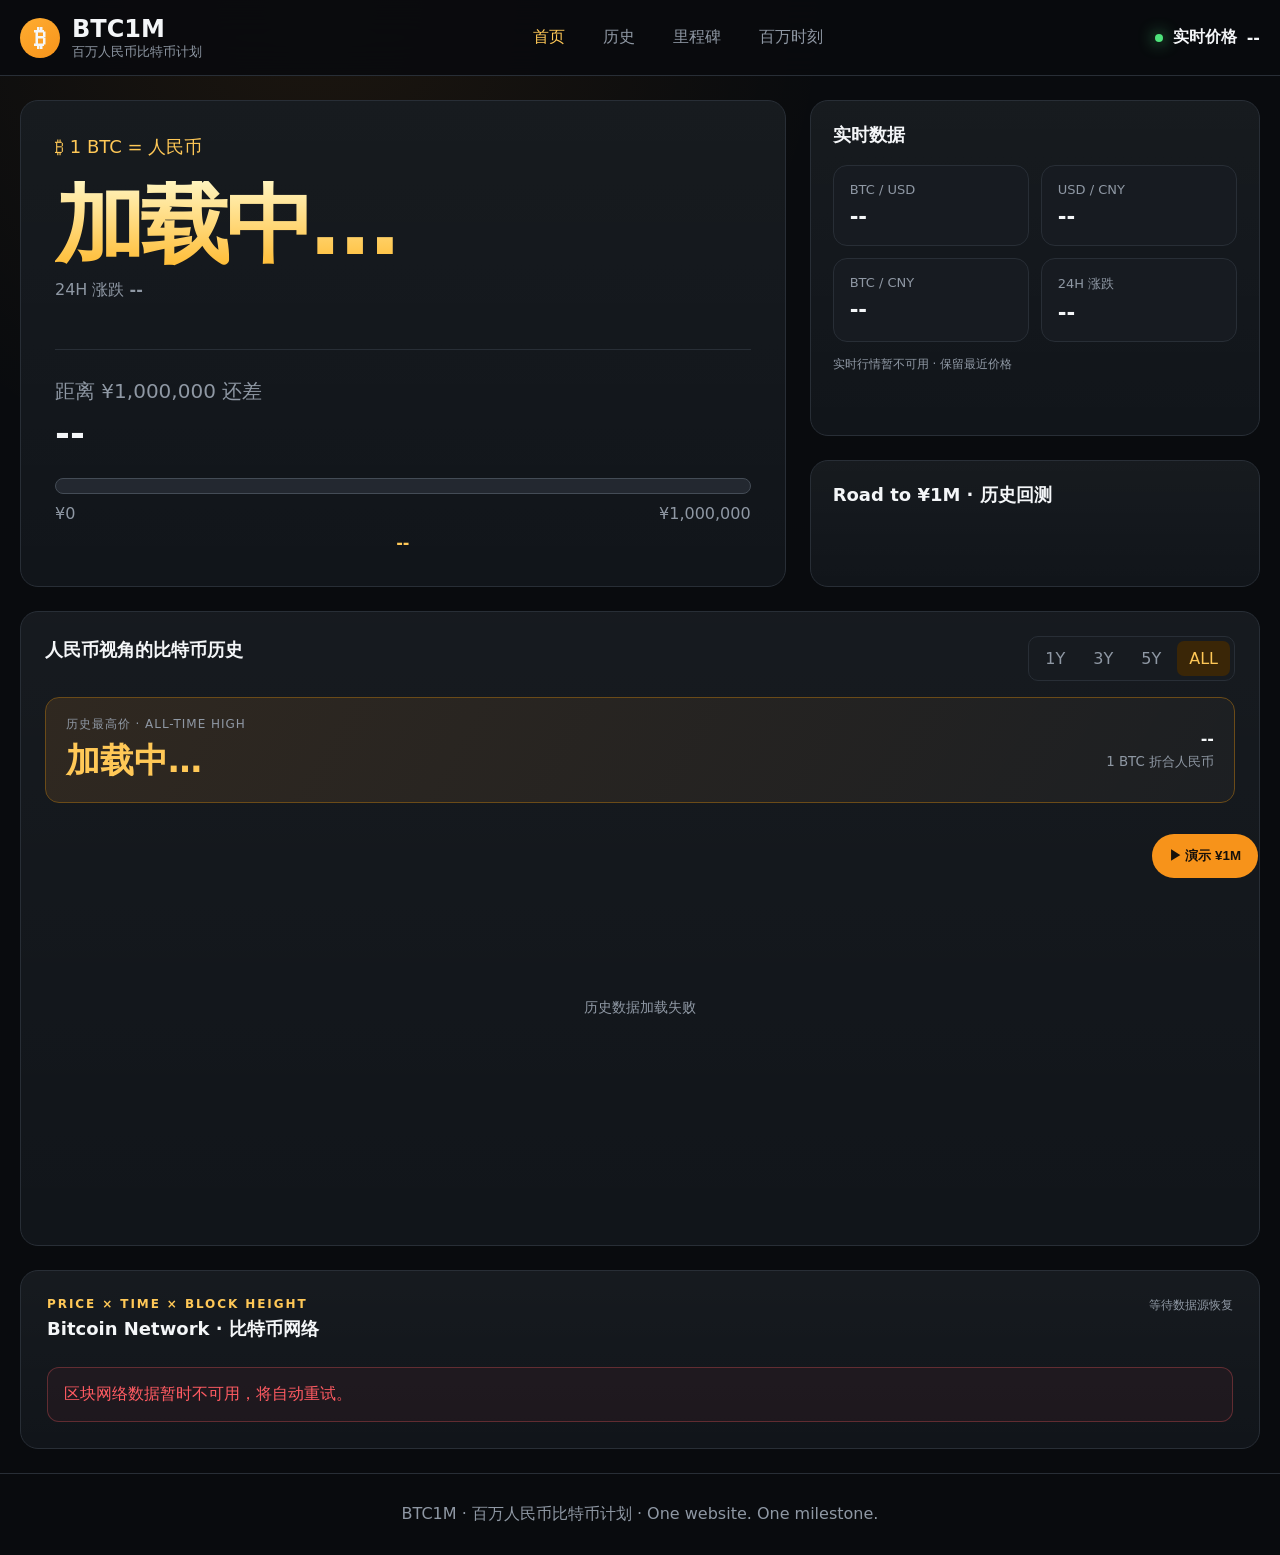
==== commit 57c7b767: "Record BTC CNY all-time high and date" ====
--- a/index.html
+++ b/index.html
@@ -11,6 +11,7 @@
 @media(max-width:980px){.tabs{display:none}.grid{grid-template-columns:1fr}.milestoneGrid{grid-template-columns:repeat(2,1fr)}.price{font-size:clamp(50px,13vw,82px)}canvas,.chartwrap{height:300px;min-height:300px}}@media(max-width:560px){.wrap{padding:0 14px}.metrics{grid-template-columns:1fr}.hero{padding:24px}.price{font-size:50px}.milestoneGrid{grid-template-columns:1fr}.charthead{align-items:flex-start;flex-direction:column}.range{width:100%;overflow:auto}.live span:nth-child(2){display:none}}
 .network{padding:26px;margin-bottom:24px;overflow:hidden}.networkHead{display:flex;align-items:flex-start;justify-content:space-between;gap:16px;margin-bottom:20px}.networkHead .title{margin:6px 0}.networkKicker{color:var(--gold);font-size:12px;font-weight:900;letter-spacing:.16em}.networkStatus{color:var(--muted);font-size:12px}.networkMetrics{display:grid;grid-template-columns:repeat(4,1fr);gap:12px}.networkMetric{padding:16px;border:1px solid var(--line);border-radius:14px;background:linear-gradient(145deg,rgba(247,147,26,.055),transparent),var(--panel2)}.networkMetric span{display:block;color:var(--muted);font-size:12px}.networkMetric b{display:block;margin-top:8px;font-size:20px;overflow:hidden;text-overflow:ellipsis}.networkMetric b.hash{font:700 13px ui-monospace,SFMono-Regular,monospace;color:var(--gold)}.blockTitle{display:flex;justify-content:space-between;margin:24px 0 12px;color:var(--muted);font-size:12px}.blockRail{display:grid;grid-template-columns:repeat(10,minmax(125px,1fr));gap:10px;overflow:auto;padding:6px 0 10px}.block{position:relative;min-height:126px;padding:16px 13px;border:1px solid var(--line);border-radius:13px;background:#0d1014}.block:first-child{border-color:#785319;box-shadow:inset 0 0 30px rgba(247,147,26,.05)}.block:before{content:'';position:absolute;top:-5px;left:14px;width:8px;height:8px;border-radius:50%;background:var(--orange);box-shadow:0 0 12px rgba(247,147,26,.8)}.block b{display:block;color:var(--gold)}.block small{display:block;color:var(--muted);margin-top:8px;white-space:nowrap}.networkError{display:none;color:var(--red);padding:16px;border:1px solid rgba(255,91,98,.3);border-radius:12px;background:rgba(255,91,98,.05)}
 @media(max-width:980px){.networkMetrics{grid-template-columns:repeat(2,1fr)}}@media(max-width:560px){.networkMetrics{grid-template-columns:1fr}.networkHead{flex-direction:column}.blockTitle{gap:16px}}
+.athRecord{display:flex;align-items:center;justify-content:space-between;gap:18px;margin:16px 0 10px;padding:18px 20px;border:1px solid #6b4b18;border-radius:14px;background:linear-gradient(120deg,rgba(247,147,26,.11),rgba(255,200,87,.025)),var(--panel2)}.athRecord span{display:block;color:var(--muted);font-size:12px;letter-spacing:.08em}.athRecord b{display:block;color:var(--gold);font-size:clamp(23px,3vw,34px);margin-top:5px}.athRecord time{color:var(--text);font-weight:800;text-align:right}.athRecord time small{display:block;color:var(--muted);font-weight:400;margin-top:5px}@media(max-width:560px){.athRecord{align-items:flex-start;flex-direction:column}.athRecord time{text-align:left}}
 </style>
 </head>
 <body>
@@ -18,14 +19,17 @@
 <main class="wrap"><section id="home" class="section active"><div class="grid"><div class="card hero"><div class="eyebrow">₿ 1 BTC = 人民币</div><div class="price" id="heroPrice">加载中…</div><div class="meta"><span>24H 涨跌 <strong id="change">--</strong></span></div><div class="progressbox"><div class="remaining">距离 ¥1,000,000 还差 <b id="remaining">--</b></div><div class="track"><div class="bar" id="bar"></div></div><div class="tracklabels"><span>¥0</span><span>¥1,000,000</span></div><div class="pct" id="pct">--</div></div></div><aside class="side"><div class="card"><h3 class="title">实时数据</h3><div class="metrics"><div class="metric"><span>BTC / USD</span><b id="btcUsd">--</b></div><div class="metric"><span>USD / CNY</span><b id="usdCny">--</b></div><div class="metric"><span>BTC / CNY</span><b id="btcCny">--</b></div><div class="metric"><span>24H 涨跌</span><b id="change2">--</b></div></div><div class="source" id="source">实时行情 · 秒级展示</div></div><div class="card"><h3 class="title">Road to ¥1M · 历史回测</h3><div id="road" class="road"></div></div></aside></div><div class="card chartcard"><div class="charthead"><h3 class="title">人民币视角的比特币历史</h3><div class="range"><button data-range="1Y">1Y</button><button data-range="3Y">3Y</button><button data-range="5Y">5Y</button><button class="active" data-range="ALL">ALL</button></div></div><div class="chartwrap"><canvas id="chart"></canvas><div id="chartLoading" class="loading">历史数据加载中…</div><div id="tooltip" class="tooltip"></div></div><div id="milestoneGrid" class="milestoneGrid"></div></div></section><section id="history" class="section"><div class="card chartcard" style="margin-top:24px"><h2>BTC/CNY 历史价格</h2><div class="chartwrap"><canvas id="chart2"></canvas><div id="chartLoading2" class="loading">历史数据加载中…</div><div id="tooltip2" class="tooltip"></div></div></div></section><section id="milestones" class="section"><div class="card chartcard" style="margin-top:24px"><h2>人民币里程碑回测</h2><div id="road2" class="road"></div></div></section><section id="millionPage" class="section"><div class="card hero" style="margin-top:24px;text-align:center"><div class="eyebrow">THE ROAD TO ¥1M</div><div class="price" style="cursor:default">¥1,000,000</div><p style="color:var(--muted)">突破后永久记录首次达到人民币 100 万的日期与市场快照。</p></div></section></main>
 <footer class="footer">BTC1M · 百万人民币比特币计划 · One website. One milestone.</footer><button class="demo" id="demo">▶ 演示 ¥1M</button><div class="modal" id="modal"><div class="modalbox"><button id="closeModal" class="close">关闭</button><div style="color:var(--muted)">人民币里程碑</div><h2 id="modalPrice">--</h2><div id="modalText"></div></div></div><div class="million" id="million"><div><div>₿</div><div class="big">¥1,000,000</div><h2>ONE BITCOIN · ONE MILLION RMB</h2><p>百万人民币比特币计划 · 第一阶段完成</p><button class="demo" style="position:static" id="closeMillion">继续记录</button></div></div>
 <script>
-const $=id=>document.getElementById(id),S={target:1e6,current:0,real:0,btcUsd:0,usdCny:0,change:0,history:[],range:'ALL',milestones:{},ath:0};
+const $=id=>document.getElementById(id),S={target:1e6,current:0,real:0,btcUsd:0,usdCny:0,change:0,history:[],range:'ALL',milestones:{},ath:0,athRecord:null};
 document.querySelector('#home .chartcard').insertAdjacentHTML('afterend','<div class="card network"><div class="networkHead"><div><div class="networkKicker">PRICE × TIME × BLOCK HEIGHT</div><h3 class="title">Bitcoin Network · 比特币网络</h3></div><div id="networkStatus" class="networkStatus">正在同步区块数据…</div></div><div id="networkError" class="networkError">区块网络数据暂时不可用，将自动重试。</div><div id="networkContent"><div class="networkMetrics"><div class="networkMetric"><span>当前区块高度</span><b id="tipHeight">--</b></div><div class="networkMetric"><span>最新区块 Hash</span><b class="hash" id="tipHash">--</b></div><div class="networkMetric"><span>最新出块 / 上一区块间隔</span><b id="tipTime">--</b></div><div class="networkMetric"><span>当前难度 / 下次调整</span><b id="difficulty">--</b><small class="source" id="adjustment">--</small></div></div><div class="blockTitle"><span>最近 10 个区块</span><span>新区块约每 30–60 秒同步</span></div><div id="blockRail" class="blockRail"></div></div></div>');
+document.querySelector('#home .charthead').insertAdjacentHTML('afterend','<div class="athRecord" id="athRecord"><div><span>历史最高价 · ALL-TIME HIGH</span><b>加载中…</b></div><time>--<small>1 BTC 折合人民币</small></time></div>');
+document.querySelector('#history h2').insertAdjacentHTML('afterend','<div class="athRecord" id="athRecord2"><div><span>历史最高价 · ALL-TIME HIGH</span><b>加载中…</b></div><time>--<small>1 BTC 折合人民币</small></time></div>');
 const levels=[500000,600000,700000,800000,900000,1000000];
 const fmt=n=>'¥'+Number(n).toLocaleString('en-US',{minimumFractionDigits:2,maximumFractionDigits:2}),usd=n=>'$'+Number(n).toLocaleString('en-US',{minimumFractionDigits:2,maximumFractionDigits:2}),dt=ts=>new Intl.DateTimeFormat('zh-CN',{timeZone:'Asia/Shanghai',year:'numeric',month:'2-digit',day:'2-digit'}).format(new Date(ts)),ym=ts=>new Intl.DateTimeFormat('zh-CN',{timeZone:'Asia/Shanghai',year:'numeric',month:'2-digit'}).format(new Date(ts));
 function render(real=false){const p=S.current||S.real;if(!p)return;$('heroPrice').textContent=fmt(p);$('navPrice').textContent=fmt(p);$('btcCny').textContent=fmt(p);$('btcUsd').textContent=usd(p/S.usdCny);$('usdCny').textContent=S.usdCny.toFixed(4);$('remaining').textContent=fmt(Math.max(S.target-p,0));const pc=p/S.target*100;$('bar').style.width=Math.min(pc,100)+'%';$('pct').textContent=pc.toFixed(2)+'% TO ¥1,000,000';if(real){$('change').textContent=(S.change>=0?'+':'')+S.change.toFixed(2)+'%';$('change').className=S.change>=0?'up':'down';$('change2').textContent=$('change').textContent;$('change2').style.color=S.change>=0?'var(--green)':'var(--red)'}}
 async function fetchPrice(){try{const r=await fetch('https://api.coingecko.com/api/v3/simple/price?ids=bitcoin&vs_currencies=usd,cny&include_24hr_change=true');const d=await r.json(),b=d.bitcoin;if(!b?.usd||!b?.cny)throw 0;S.btcUsd=b.usd;S.usdCny=b.cny/b.usd;S.real=b.cny;if(!S.current)S.current=b.cny;S.change=b.usd_24h_change||0;render(true)}catch(e){$('source').textContent='实时行情暂不可用 · 保留最近价格'}}
 function tick(){if(!S.real)return;const prev=S.current||S.real;const drift=(Math.random()-.5)*.00018;let next=prev*(1+drift);next+=(S.real-next)*.12;S.current=Math.max(0,next);const hero=$('heroPrice');hero.classList.remove('up','down');hero.classList.add(S.current>=prev?'up':'down');render(false);setTimeout(()=>hero.classList.remove('up','down'),220)}
-async function fetchHistory(){try{const r=await fetch('/api/history');if(!r.ok)throw 0;const d=await r.json();if(!Array.isArray(d.prices)||!d.prices.length)throw 0;S.history=d.prices.map(x=>({t:x[0],p:x[1]})).filter(x=>Number.isFinite(x.p));S.ath=Math.max(...S.history.map(x=>x.p));$('chartLoading').style.display='none';$('chartLoading2').style.display='none';backtest();drawAll()}catch(e){$('chartLoading').textContent='历史数据加载失败';$('chartLoading2').textContent='历史数据加载失败'}}
+async function fetchHistory(){try{const r=await fetch('/api/history');if(!r.ok)throw 0;const d=await r.json();if(!Array.isArray(d.prices)||!d.prices.length)throw 0;S.history=d.prices.map(x=>({t:x[0],p:x[1]})).filter(x=>Number.isFinite(x.p));S.athRecord=S.history.reduce((max,x)=>x.p>max.p?x:max,S.history[0]);S.ath=S.athRecord.p;renderAth();$('chartLoading').style.display='none';$('chartLoading2').style.display='none';backtest();drawAll()}catch(e){$('chartLoading').textContent='历史数据加载失败';$('chartLoading2').textContent='历史数据加载失败'}}
+function renderAth(){if(!S.athRecord)return;['athRecord','athRecord2'].forEach(id=>{const el=$(id);el.querySelector('b').textContent=fmt(S.athRecord.p);el.querySelector('time').innerHTML=`${dt(S.athRecord.t)}<small>1 BTC 折合人民币 · 日线收盘价</small>`})}
 const compact=n=>{const v=Number(n);if(!Number.isFinite(v))return'--';return v>=1e15?(v/1e15).toFixed(2)+' P':v>=1e12?(v/1e12).toFixed(2)+' T':v>=1e9?(v/1e9).toFixed(2)+' B':v.toLocaleString('en-US')},ago=s=>{const n=Math.max(0,Math.floor(Date.now()/1000-s));return n<60?n+' 秒前':n<3600?Math.floor(n/60)+' 分钟前':Math.floor(n/3600)+' 小时前'},duration=s=>{const n=Math.max(0,Number(s)||0),m=Math.floor(n/60);return m?m+' 分 '+Math.round(n%60)+' 秒':Math.round(n)+' 秒'},bytes=n=>{const v=Number(n)||0;return v>=1e6?(v/1e6).toFixed(2)+' MB':(v/1e3).toFixed(0)+' KB'},sats=n=>Number.isFinite(Number(n))?(Number(n)/1e6).toFixed(2)+'M sats':'--';
 async function fetchNetwork(){try{const r=await fetch('/api/network');if(!r.ok)throw 0;const d=await r.json(),tip=d.tip,a=d.adjustment||{};$('networkError').style.display='none';$('networkContent').style.display='block';$('tipHeight').textContent='#'+Number(tip.height).toLocaleString('en-US');$('tipHash').textContent=tip.hash;$('tipHash').title=tip.hash;$('tipTime').textContent=ago(tip.timestamp)+' · '+duration(tip.intervalSeconds);$('difficulty').textContent=compact(tip.difficulty);const eta=Number(a.estimatedRetargetDate);$('adjustment').textContent=`${Number(a.progressPercent||0).toFixed(1)}% · 剩余 ${Number(a.remainingBlocks||0).toLocaleString('en-US')} 块${eta?' · '+dt(eta<1e12?eta*1000:eta):''}${Number.isFinite(a.difficultyChange)?' · 预计 '+(a.difficultyChange>=0?'+':'')+a.difficultyChange.toFixed(2)+'%':''}`;$('blockRail').innerHTML=d.blocks.map((b,i)=>`<article class="block"><b>#${Number(b.height).toLocaleString('en-US')}</b><small>${i?'间隔 '+duration(d.blocks[i-1].timestamp-b.timestamp):'最新 · '+ago(b.timestamp)}</small><small>${Number(b.txCount).toLocaleString('en-US')} 笔交易</small><small>${bytes(b.size)} · ${sats(b.fees)}</small></article>`).join('');$('networkStatus').textContent=`${d.source} · 更新于 ${new Intl.DateTimeFormat('zh-CN',{timeZone:'Asia/Shanghai',hour:'2-digit',minute:'2-digit',second:'2-digit'}).format(new Date(d.updatedAt))}`}catch(e){$('networkContent').style.display='none';$('networkError').style.display='block';$('networkStatus').textContent='等待数据源恢复'}}
 function backtest(){S.milestones={};levels.forEach(level=>{const hit=S.history.find(x=>x.p>=level);S.milestones[level]=hit?{hit:true,date:dt(hit.t),ts:hit.t,price:hit.p}:{hit:false,date:null,price:null}});renderRoad();renderMilestoneGrid()}
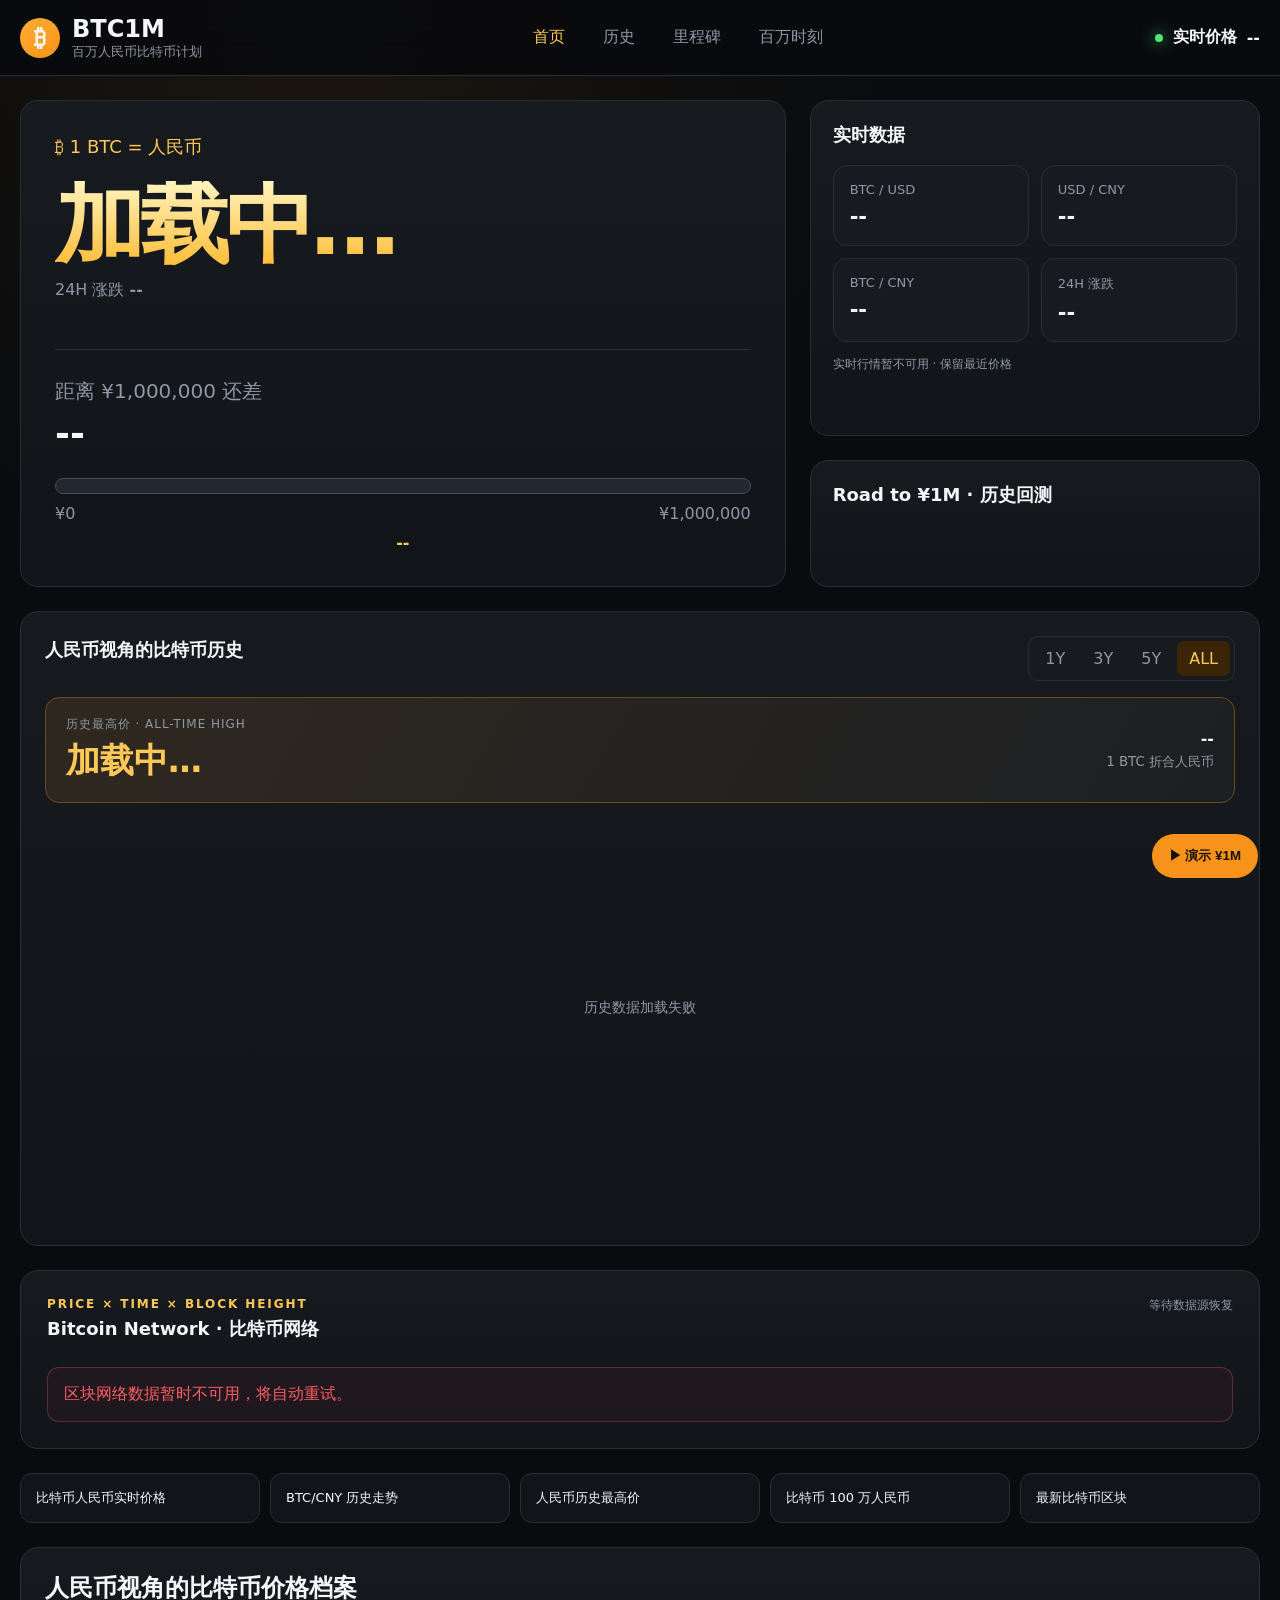
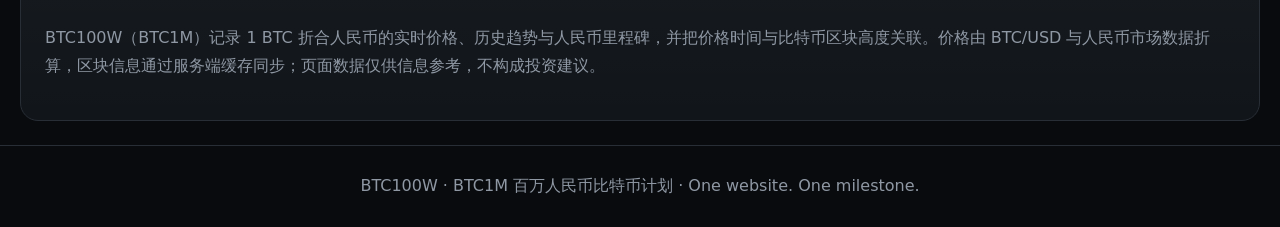
==== commit 398b5b46: "Add BTC CNY SEO landing pages" ====
--- a/index.html
+++ b/index.html
@@ -3,21 +3,28 @@
 <head>
 <meta charset="utf-8"/>
 <meta name="viewport" content="width=device-width,initial-scale=1"/>
-<title>BTC1M — 百万人民币比特币计划</title>
-<meta name="description" content="记录 1 BTC 何时达到 ¥1,000,000，并从人民币视角回看比特币历史。"/>
+<title>比特币人民币价格（BTC/CNY）实时行情、历史走势与区块数据 | BTC100W</title>
+<meta name="description" content="查看比特币人民币实时价格、BTC/CNY 历史走势、人民币历史最高价、百万人民币目标进度和最新比特币区块数据。"/>
+<meta name="robots" content="index,follow,max-image-preview:large"/>
+<link rel="canonical" href="https://btc100w.com/"/>
+<meta property="og:type" content="website"/><meta property="og:locale" content="zh_CN"/><meta property="og:site_name" content="BTC100W"/>
+<meta property="og:title" content="比特币人民币价格与百万人民币计划 | BTC100W"/><meta property="og:description" content="实时查看 1 BTC 等于多少人民币，并回看历史价格、最高纪录与区块时间轴。"/><meta property="og:url" content="https://btc100w.com/"/>
+<meta name="twitter:card" content="summary"/><meta name="twitter:title" content="比特币人民币价格 | BTC100W"/><meta name="twitter:description" content="BTC/CNY 实时价格、历史走势、最高纪录与区块数据。"/>
+<script type="application/ld+json">{"@context":"https://schema.org","@type":"WebSite","name":"BTC100W","alternateName":"BTC1M","url":"https://btc100w.com/","description":"人民币视角的比特币价格、历史与区块数据网站","inLanguage":"zh-CN"}</script>
 <style>
 :root{--bg:#090b0e;--panel:#11151a;--panel2:#171b21;--line:#282e36;--text:#f4f6f8;--muted:#8f98a4;--orange:#f7931a;--gold:#ffc857;--green:#4ee37b;--red:#ff5b62}
 *{box-sizing:border-box}body{margin:0;background:radial-gradient(circle at 25% 0%,rgba(247,147,26,.08),transparent 28%),var(--bg);color:var(--text);font-family:Inter,system-ui,-apple-system,BlinkMacSystemFont,"Segoe UI",sans-serif}.wrap{max-width:1480px;margin:auto;padding:0 20px}.nav{height:76px;display:flex;align-items:center;justify-content:space-between;border-bottom:1px solid var(--line);position:sticky;top:0;background:rgba(9,11,14,.9);backdrop-filter:blur(18px);z-index:20}.brand{display:flex;align-items:center;gap:12px}.coin{width:40px;height:40px;border-radius:50%;display:grid;place-items:center;background:linear-gradient(145deg,#ffad31,#f7931a);font-weight:900;font-size:24px}.brand b{font-size:24px}.brand small{display:block;color:var(--muted)}.tabs{display:flex;gap:26px}.tabs button,.range button{border:0;background:transparent;color:var(--muted);cursor:pointer;font:inherit}.tabs button.active,.tabs button:hover{color:var(--gold)}.live{display:flex;align-items:center;gap:10px;font-weight:800}.dot{width:8px;height:8px;border-radius:50%;background:var(--green);box-shadow:0 0 16px var(--green)}.grid{display:grid;grid-template-columns:1.7fr 1fr;gap:24px;padding:24px 0}.card{background:linear-gradient(180deg,rgba(255,255,255,.025),transparent),var(--panel);border:1px solid var(--line);border-radius:18px}.hero{padding:34px;min-height:450px;display:flex;flex-direction:column;justify-content:center}.eyebrow{color:var(--gold);font-size:18px}.price{font-size:clamp(58px,7vw,110px);line-height:.95;font-weight:900;letter-spacing:-.055em;margin:22px 0 14px;background:linear-gradient(180deg,#fff4be,#ffbd37);-webkit-background-clip:text;color:transparent;transition:filter .2s}.price.up{filter:brightness(1.08)}.price.down{filter:saturate(.82)}.meta{display:flex;gap:22px;flex-wrap:wrap;color:var(--muted)}.meta strong.up{color:var(--green)}.meta strong.down{color:var(--red)}.progressbox{margin-top:48px;border-top:1px solid var(--line);padding-top:28px}.remaining{font-size:20px;color:var(--muted)}.remaining b{display:block;color:var(--text);font-size:36px;margin-top:8px}.track{height:16px;background:#232830;border:1px solid #444c56;border-radius:999px;overflow:hidden;margin:24px 0 10px}.bar{height:100%;width:0;background:linear-gradient(90deg,#ffd34f,var(--orange));transition:width .5s}.tracklabels{display:flex;justify-content:space-between;color:var(--muted)}.pct{text-align:center;color:var(--gold);font-weight:900;margin-top:10px}.side{display:grid;gap:24px}.side .card{padding:22px}.title{font-size:18px;font-weight:800;margin:0 0 18px}.metrics{display:grid;grid-template-columns:1fr 1fr;gap:12px}.metric{padding:16px;border-radius:14px;background:var(--panel2);border:1px solid var(--line)}.metric span{display:block;color:var(--muted);font-size:13px}.metric b{display:block;font-size:21px;margin-top:8px}.source{color:var(--muted);font-size:12px;margin-top:14px}.road{display:grid;gap:10px}.roaditem{display:grid;grid-template-columns:22px 1fr auto;align-items:center;gap:8px;padding:8px 0;border-bottom:1px dashed #242a31;cursor:pointer}.badge{width:18px;height:18px;border-radius:50%;display:grid;place-items:center;font-size:11px;background:#242a31}.roaditem.passed .badge{background:var(--green);color:#071009}.roaditem.target .badge{background:var(--gold);color:#161009}.roaditem.passed .amount{color:var(--green)}.roaditem.target .amount{color:var(--gold)}.roaditem small{color:var(--muted)}.chartcard{padding:24px;margin-bottom:24px}.charthead{display:flex;justify-content:space-between;align-items:center;gap:12px}.range{display:flex;gap:4px;background:#171b20;border:1px solid var(--line);padding:4px;border-radius:10px}.range button{padding:8px 12px;border-radius:7px}.range button.active{background:#3a2607;color:var(--gold)}.chartwrap{position:relative;min-height:390px}canvas{width:100%;height:390px;display:block}.tooltip{position:absolute;display:none;pointer-events:none;background:#0e1115;border:1px solid #414852;border-radius:10px;padding:10px 12px;font-size:12px;box-shadow:0 10px 30px rgba(0,0,0,.35);min-width:150px}.tooltip b{display:block;color:var(--gold);font-size:14px;margin-bottom:4px}.loading{position:absolute;inset:0;display:grid;place-items:center;color:var(--muted);font-size:14px}.milestoneGrid{display:grid;grid-template-columns:repeat(5,1fr);gap:10px;margin-top:18px}.mile{padding:14px;border:1px solid var(--line);border-radius:12px;background:var(--panel2);cursor:pointer}.mile b{display:block;color:var(--gold);font-size:18px}.mile span{display:block;color:var(--muted);font-size:12px;margin-top:6px}.section{display:none}.section.active{display:block}.footer{padding:30px;text-align:center;color:var(--muted);border-top:1px solid var(--line)}.modal{position:fixed;inset:0;display:none;align-items:center;justify-content:center;background:rgba(0,0,0,.72);backdrop-filter:blur(10px);z-index:50}.modal.active{display:flex}.modalbox{width:min(520px,92vw);padding:28px;background:#11151a;border:1px solid #444;border-radius:20px}.close{float:right;border:0;background:#252b32;color:#fff;border-radius:10px;padding:8px 10px;cursor:pointer}.modalbox h2{font-size:36px;color:var(--gold);margin:10px 0}.demo{position:fixed;right:22px;bottom:22px;background:var(--orange);color:#16100a;border:0;border-radius:999px;padding:13px 17px;font-weight:900;cursor:pointer;z-index:12}.million{position:fixed;inset:0;display:none;align-items:center;justify-content:center;text-align:center;background:radial-gradient(circle,rgba(247,147,26,.25),rgba(0,0,0,.94) 45%);z-index:60}.million.active{display:flex}.million .big{font-size:clamp(70px,12vw,170px);font-weight:900;color:#ffd66b}.confetti{position:absolute;width:9px;height:15px;top:-20px;animation:fall 4s linear forwards}@keyframes fall{to{transform:translateY(110vh) rotate(720deg)}}
 @media(max-width:980px){.tabs{display:none}.grid{grid-template-columns:1fr}.milestoneGrid{grid-template-columns:repeat(2,1fr)}.price{font-size:clamp(50px,13vw,82px)}canvas,.chartwrap{height:300px;min-height:300px}}@media(max-width:560px){.wrap{padding:0 14px}.metrics{grid-template-columns:1fr}.hero{padding:24px}.price{font-size:50px}.milestoneGrid{grid-template-columns:1fr}.charthead{align-items:flex-start;flex-direction:column}.range{width:100%;overflow:auto}.live span:nth-child(2){display:none}}
 .network{padding:26px;margin-bottom:24px;overflow:hidden}.networkHead{display:flex;align-items:flex-start;justify-content:space-between;gap:16px;margin-bottom:20px}.networkHead .title{margin:6px 0}.networkKicker{color:var(--gold);font-size:12px;font-weight:900;letter-spacing:.16em}.networkStatus{color:var(--muted);font-size:12px}.networkMetrics{display:grid;grid-template-columns:repeat(4,1fr);gap:12px}.networkMetric{padding:16px;border:1px solid var(--line);border-radius:14px;background:linear-gradient(145deg,rgba(247,147,26,.055),transparent),var(--panel2)}.networkMetric span{display:block;color:var(--muted);font-size:12px}.networkMetric b{display:block;margin-top:8px;font-size:20px;overflow:hidden;text-overflow:ellipsis}.networkMetric b.hash{font:700 13px ui-monospace,SFMono-Regular,monospace;color:var(--gold)}.blockTitle{display:flex;justify-content:space-between;margin:24px 0 12px;color:var(--muted);font-size:12px}.blockRail{display:grid;grid-template-columns:repeat(10,minmax(125px,1fr));gap:10px;overflow:auto;padding:6px 0 10px}.block{position:relative;min-height:126px;padding:16px 13px;border:1px solid var(--line);border-radius:13px;background:#0d1014}.block:first-child{border-color:#785319;box-shadow:inset 0 0 30px rgba(247,147,26,.05)}.block:before{content:'';position:absolute;top:-5px;left:14px;width:8px;height:8px;border-radius:50%;background:var(--orange);box-shadow:0 0 12px rgba(247,147,26,.8)}.block b{display:block;color:var(--gold)}.block small{display:block;color:var(--muted);margin-top:8px;white-space:nowrap}.networkError{display:none;color:var(--red);padding:16px;border:1px solid rgba(255,91,98,.3);border-radius:12px;background:rgba(255,91,98,.05)}
 @media(max-width:980px){.networkMetrics{grid-template-columns:repeat(2,1fr)}}@media(max-width:560px){.networkMetrics{grid-template-columns:1fr}.networkHead{flex-direction:column}.blockTitle{gap:16px}}
-.athRecord{display:flex;align-items:center;justify-content:space-between;gap:18px;margin:16px 0 10px;padding:18px 20px;border:1px solid #6b4b18;border-radius:14px;background:linear-gradient(120deg,rgba(247,147,26,.11),rgba(255,200,87,.025)),var(--panel2)}.athRecord span{display:block;color:var(--muted);font-size:12px;letter-spacing:.08em}.athRecord b{display:block;color:var(--gold);font-size:clamp(23px,3vw,34px);margin-top:5px}.athRecord time{color:var(--text);font-weight:800;text-align:right}.athRecord time small{display:block;color:var(--muted);font-weight:400;margin-top:5px}@media(max-width:560px){.athRecord{align-items:flex-start;flex-direction:column}.athRecord time{text-align:left}}
+.athRecord{display:flex;align-items:center;justify-content:space-between;gap:18px;margin:16px 0 10px;padding:18px 20px;border:1px solid #6b4b18;border-radius:14px;background:linear-gradient(120deg,rgba(247,147,26,.11),rgba(255,200,87,.025)),var(--panel2)}.athRecord span{display:block;color:var(--muted);font-size:12px;letter-spacing:.08em}.athRecord b{display:block;color:var(--gold);font-size:clamp(23px,3vw,34px);margin-top:5px}.athRecord time{color:var(--text);font-weight:800;text-align:right}.athRecord time small{display:block;color:var(--muted);font-weight:400;margin-top:5px}.seoNav{display:grid;grid-template-columns:repeat(5,1fr);gap:10px;margin:0 0 24px}.seoNav a{padding:15px;border:1px solid var(--line);border-radius:12px;background:var(--panel);color:var(--text);text-decoration:none;font-size:13px}.seoNav a:hover{border-color:#785319;color:var(--gold)}.seoIntro{padding:24px;margin-bottom:24px}.seoIntro h2{margin-top:0}.seoIntro p{color:var(--muted);line-height:1.75}.srOnly{position:absolute;width:1px;height:1px;padding:0;margin:-1px;overflow:hidden;clip:rect(0,0,0,0);white-space:nowrap;border:0}@media(max-width:980px){.seoNav{grid-template-columns:repeat(2,1fr)}}@media(max-width:560px){.athRecord{align-items:flex-start;flex-direction:column}.athRecord time{text-align:left}.seoNav{grid-template-columns:1fr}}
 </style>
 </head>
 <body>
+<h1 class="srOnly">比特币人民币价格（BTC/CNY）实时行情</h1>
 <header class="wrap nav"><div class="brand"><div class="coin">₿</div><div><b>BTC1M</b><small>百万人民币比特币计划</small></div></div><nav class="tabs"><button class="active" data-section="home">首页</button><button data-section="history">历史</button><button data-section="milestones">里程碑</button><button data-section="millionPage">百万时刻</button></nav><div class="live"><i class="dot"></i><span>实时价格</span><span id="navPrice">--</span></div></header>
 <main class="wrap"><section id="home" class="section active"><div class="grid"><div class="card hero"><div class="eyebrow">₿ 1 BTC = 人民币</div><div class="price" id="heroPrice">加载中…</div><div class="meta"><span>24H 涨跌 <strong id="change">--</strong></span></div><div class="progressbox"><div class="remaining">距离 ¥1,000,000 还差 <b id="remaining">--</b></div><div class="track"><div class="bar" id="bar"></div></div><div class="tracklabels"><span>¥0</span><span>¥1,000,000</span></div><div class="pct" id="pct">--</div></div></div><aside class="side"><div class="card"><h3 class="title">实时数据</h3><div class="metrics"><div class="metric"><span>BTC / USD</span><b id="btcUsd">--</b></div><div class="metric"><span>USD / CNY</span><b id="usdCny">--</b></div><div class="metric"><span>BTC / CNY</span><b id="btcCny">--</b></div><div class="metric"><span>24H 涨跌</span><b id="change2">--</b></div></div><div class="source" id="source">实时行情 · 秒级展示</div></div><div class="card"><h3 class="title">Road to ¥1M · 历史回测</h3><div id="road" class="road"></div></div></aside></div><div class="card chartcard"><div class="charthead"><h3 class="title">人民币视角的比特币历史</h3><div class="range"><button data-range="1Y">1Y</button><button data-range="3Y">3Y</button><button data-range="5Y">5Y</button><button class="active" data-range="ALL">ALL</button></div></div><div class="chartwrap"><canvas id="chart"></canvas><div id="chartLoading" class="loading">历史数据加载中…</div><div id="tooltip" class="tooltip"></div></div><div id="milestoneGrid" class="milestoneGrid"></div></div></section><section id="history" class="section"><div class="card chartcard" style="margin-top:24px"><h2>BTC/CNY 历史价格</h2><div class="chartwrap"><canvas id="chart2"></canvas><div id="chartLoading2" class="loading">历史数据加载中…</div><div id="tooltip2" class="tooltip"></div></div></div></section><section id="milestones" class="section"><div class="card chartcard" style="margin-top:24px"><h2>人民币里程碑回测</h2><div id="road2" class="road"></div></div></section><section id="millionPage" class="section"><div class="card hero" style="margin-top:24px;text-align:center"><div class="eyebrow">THE ROAD TO ¥1M</div><div class="price" style="cursor:default">¥1,000,000</div><p style="color:var(--muted)">突破后永久记录首次达到人民币 100 万的日期与市场快照。</p></div></section></main>
-<footer class="footer">BTC1M · 百万人民币比特币计划 · One website. One milestone.</footer><button class="demo" id="demo">▶ 演示 ¥1M</button><div class="modal" id="modal"><div class="modalbox"><button id="closeModal" class="close">关闭</button><div style="color:var(--muted)">人民币里程碑</div><h2 id="modalPrice">--</h2><div id="modalText"></div></div></div><div class="million" id="million"><div><div>₿</div><div class="big">¥1,000,000</div><h2>ONE BITCOIN · ONE MILLION RMB</h2><p>百万人民币比特币计划 · 第一阶段完成</p><button class="demo" style="position:static" id="closeMillion">继续记录</button></div></div>
+<div class="wrap"><nav class="seoNav" aria-label="比特币人民币价格专题"><a href="/btc-cny">比特币人民币实时价格</a><a href="/btc-cny-history">BTC/CNY 历史走势</a><a href="/btc-cny-ath">人民币历史最高价</a><a href="/bitcoin-1-million-cny">比特币 100 万人民币</a><a href="/bitcoin-network">最新比特币区块</a></nav><article class="card seoIntro"><h2>人民币视角的比特币价格档案</h2><p>BTC100W（BTC1M）记录 1 BTC 折合人民币的实时价格、历史趋势与人民币里程碑，并把价格时间与比特币区块高度关联。价格由 BTC/USD 与人民币市场数据折算，区块信息通过服务端缓存同步；页面数据仅供信息参考，不构成投资建议。</p></article></div><footer class="footer">BTC100W · BTC1M 百万人民币比特币计划 · One website. One milestone.</footer><button class="demo" id="demo">▶ 演示 ¥1M</button><div class="modal" id="modal"><div class="modalbox"><button id="closeModal" class="close">关闭</button><div style="color:var(--muted)">人民币里程碑</div><h2 id="modalPrice">--</h2><div id="modalText"></div></div></div><div class="million" id="million"><div><div>₿</div><div class="big">¥1,000,000</div><h2>ONE BITCOIN · ONE MILLION RMB</h2><p>百万人民币比特币计划 · 第一阶段完成</p><button class="demo" style="position:static" id="closeMillion">继续记录</button></div></div>
 <script>
 const $=id=>document.getElementById(id),S={target:1e6,current:0,real:0,btcUsd:0,usdCny:0,change:0,history:[],range:'ALL',milestones:{},ath:0,athRecord:null};
 document.querySelector('#home .chartcard').insertAdjacentHTML('afterend','<div class="card network"><div class="networkHead"><div><div class="networkKicker">PRICE × TIME × BLOCK HEIGHT</div><h3 class="title">Bitcoin Network · 比特币网络</h3></div><div id="networkStatus" class="networkStatus">正在同步区块数据…</div></div><div id="networkError" class="networkError">区块网络数据暂时不可用，将自动重试。</div><div id="networkContent"><div class="networkMetrics"><div class="networkMetric"><span>当前区块高度</span><b id="tipHeight">--</b></div><div class="networkMetric"><span>最新区块 Hash</span><b class="hash" id="tipHash">--</b></div><div class="networkMetric"><span>最新出块 / 上一区块间隔</span><b id="tipTime">--</b></div><div class="networkMetric"><span>当前难度 / 下次调整</span><b id="difficulty">--</b><small class="source" id="adjustment">--</small></div></div><div class="blockTitle"><span>最近 10 个区块</span><span>新区块约每 30–60 秒同步</span></div><div id="blockRail" class="blockRail"></div></div></div>');
